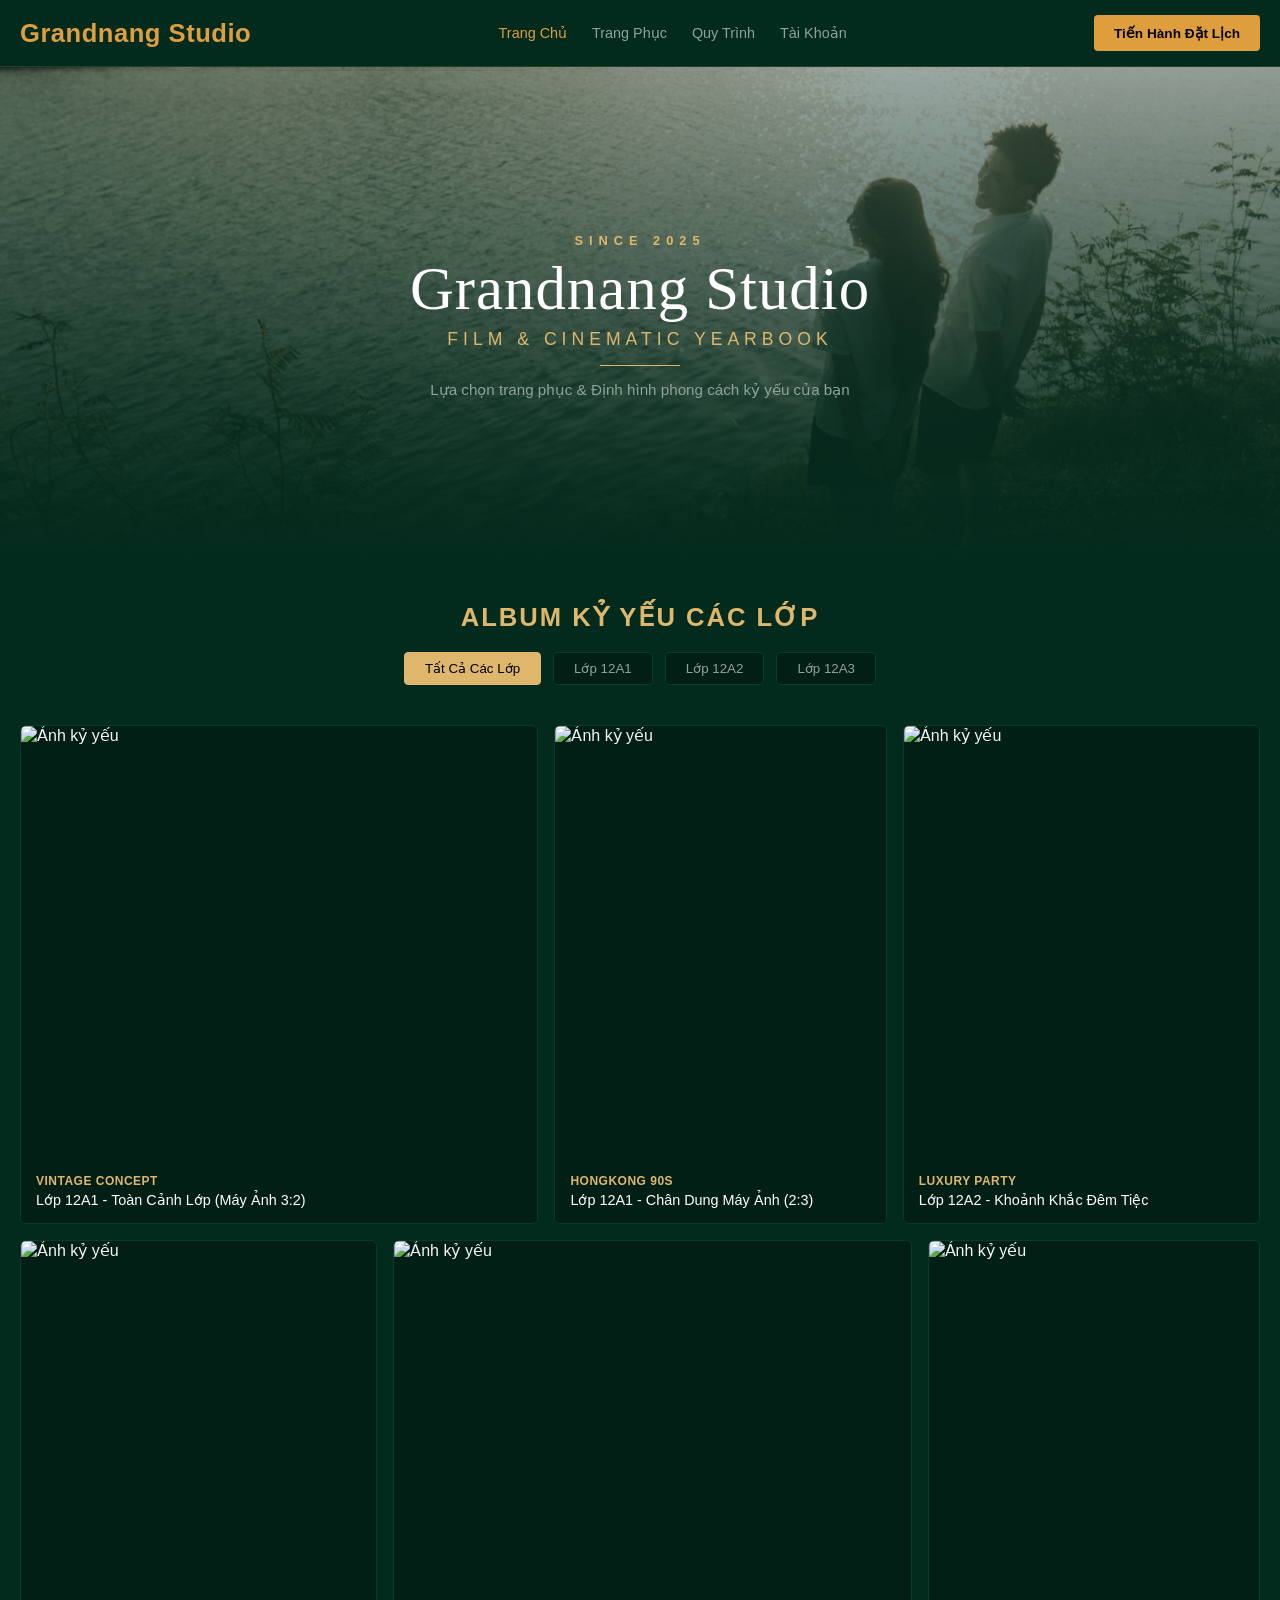
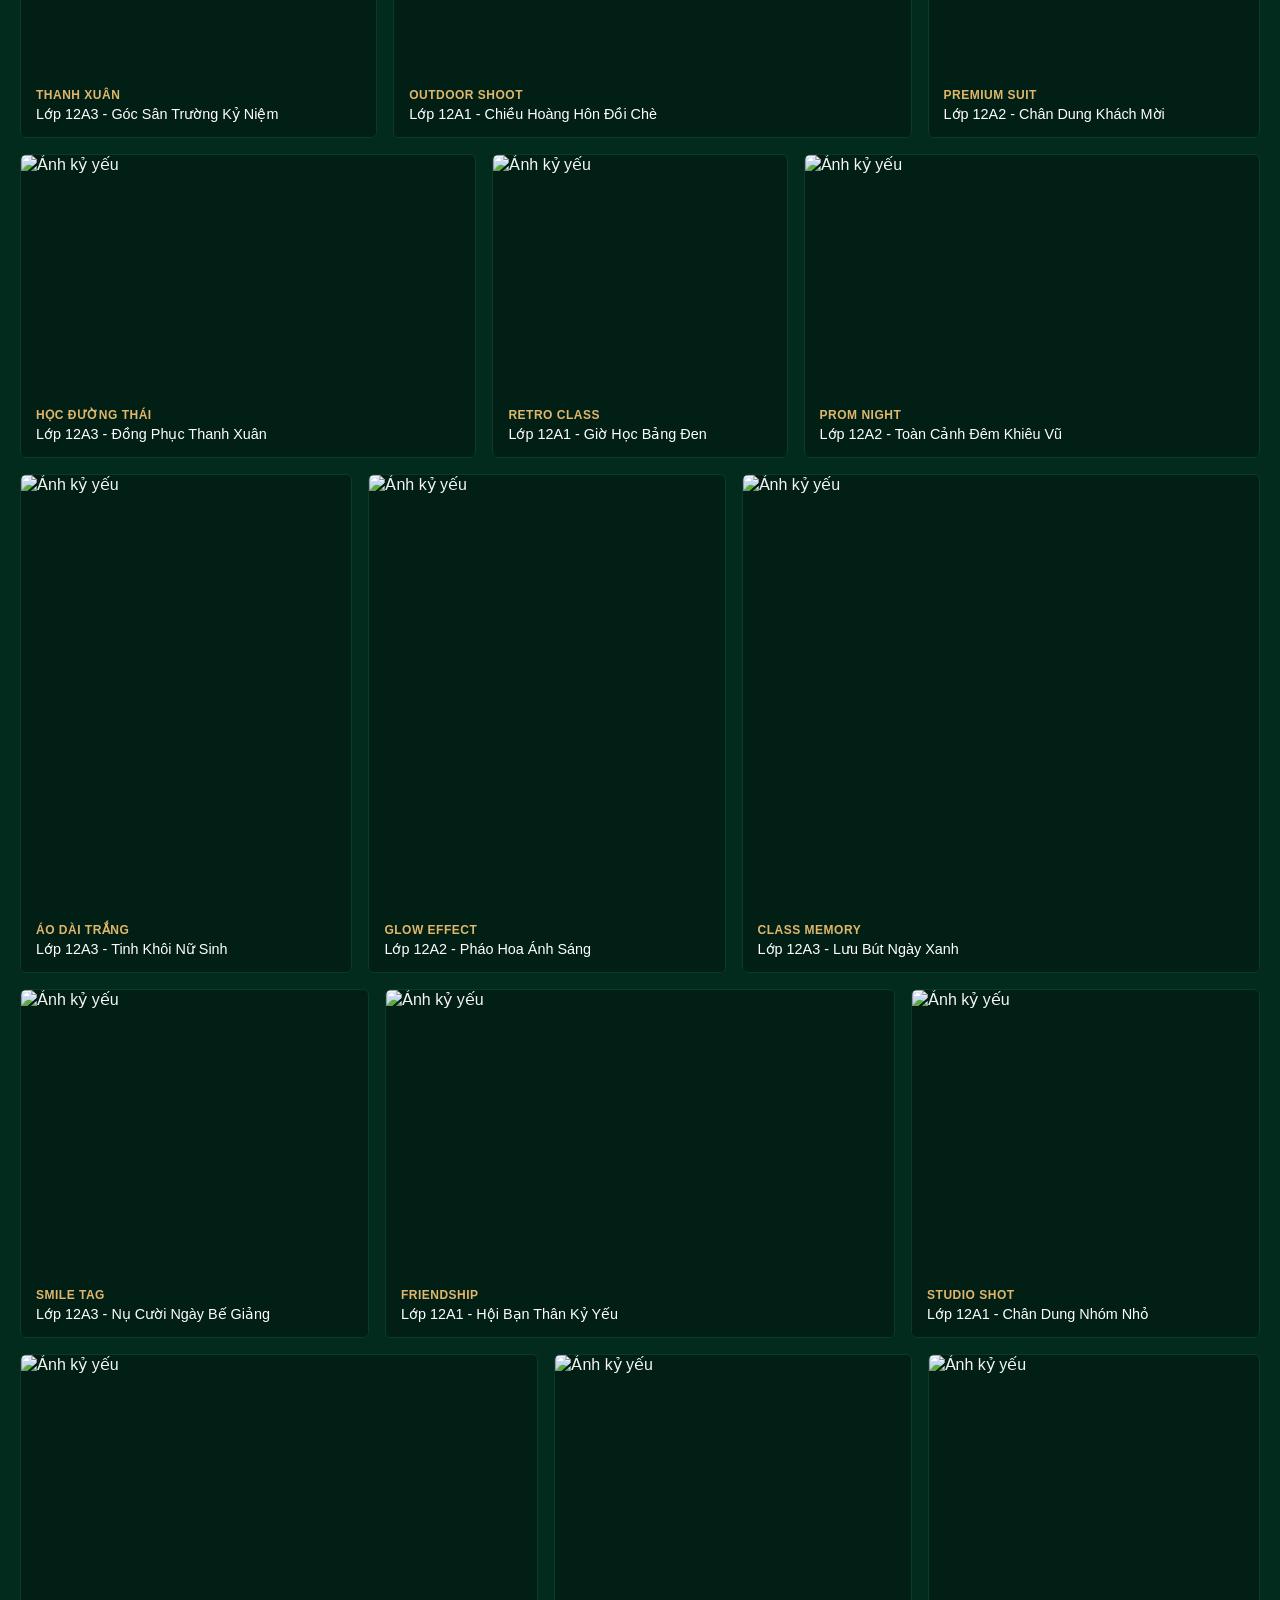
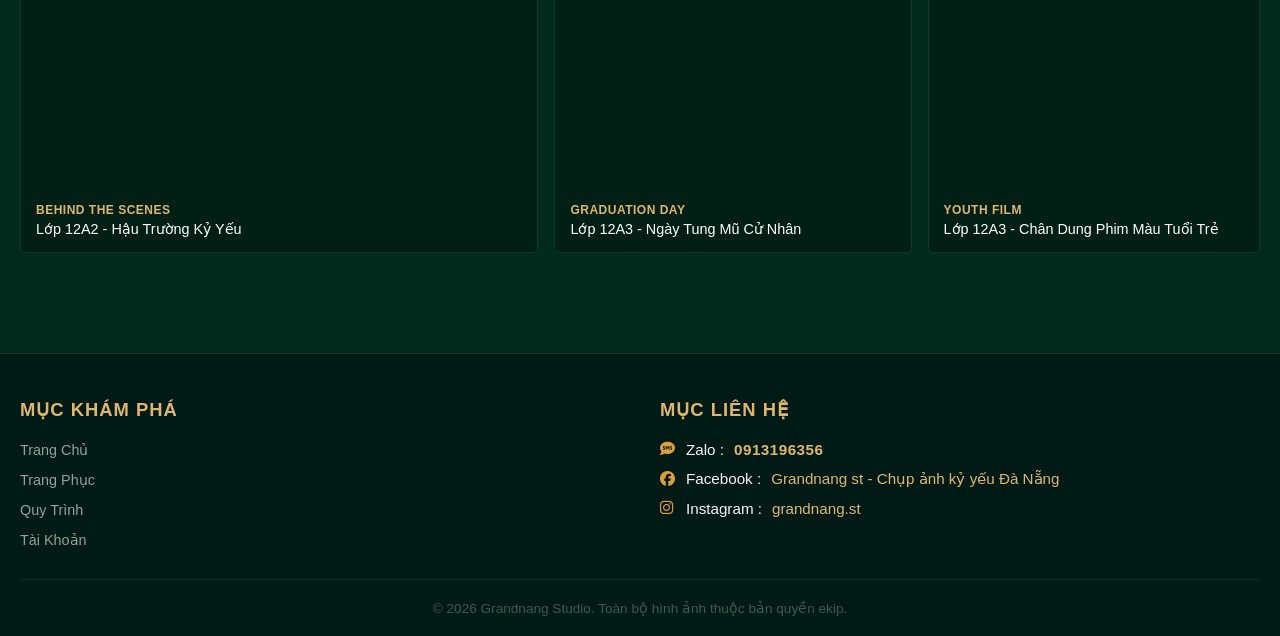
==== index.html @ 3747bc79 "Add files via upload" ====
<!DOCTYPE html>
<html lang="vi">
<head>
    <meta charset="UTF-8">
    <meta name="viewport" content="width=device-width, initial-scale=1.0">
    <title>Grandnang Studio - Kỷ Yếu & Trang Phục Cinematic</title>
    <link rel="stylesheet" href="style.css">
    <link rel="stylesheet" href="https://cdnjs.cloudflare.com/ajax/libs/font-awesome/6.4.0/css/all.min.css">
</head>
<body>

    <nav class="main-navbar">
        <div class="nav-container">
            <a href="#" class="nav-logo" id="navLogo">Grandnang Studio</a>
            <ul class="nav-links">
                <li><a href="#" class="nav-tab active" data-page="home">Trang Chủ</a></li>
                <li><a href="#" class="nav-tab" data-page="outfits">Trang Phục</a></li>
                <li><a href="#" class="nav-tab" data-page="process">Quy Trình</a></li>
                <li><a href="#" class="nav-tab" data-page="account">Tài Khoản</a></li>
            </ul>
            <a href="#" class="btn-nav-booking" id="navBookingBtn">Tiến Hành Đặt Lịch</a>
        </div>
    </nav>

    <header class="hero-section">
        <div class="hero-slider">
            <div class="hero-slide active" style="background-image: url('banner.jpg');"></div>
            <div class="hero-slide" style="background-image: url('ảnh 2.jpg');"></div>
            <div class="hero-slide" style="background-image: url('ảnh 3.jpg');"></div>
            <div class="hero-slide" style="background-image: url('ảnh 4.jpg');"></div>
            <div class="hero-slide" style="background-image: url('ảnh 5.jpg');"></div>
        </div>

        <div class="hero-overlay">
            <div class="brand-box">
                <span class="since">SINCE 2025</span>
                <h1>Grandnang Studio</h1>
                <p class="subtitle">FILM & CINEMATIC YEARBOOK</p>
                <div class="divider"></div>
                <p class="tagline">Lựa chọn trang phục & Định hình phong cách kỷ yếu của bạn</p>
            </div>
        </div>
    </header>

    <main class="main-container">
        
        <section id="page-home" class="page-section">
            <div class="filter-wrapper">
                <h2 class="section-title">ALBUM KỶ YẾU CÁC LỚP</h2>
                <div class="filter-buttons class-filters">
                    <button class="btn-class-filter active" data-class="all">Tất Cả Các Lớp</button>
                    <button class="btn-class-filter" data-class="12a1">Lớp 12A1</button>
                    <button class="btn-class-filter" data-class="12a2">Lớp 12A2</button>
                    <button class="btn-class-filter" data-class="12a3">Lớp 12A3</button>
                </div>
            </div>

            <div class="class-photos-grid">
                
                <div class="class-photo-item img-wide" data-class="12a1">
                    <img src="https://images.unsplash.com/photo-1529156069898-49953e39b3ac?auto=format&fit=crop&w=1200&q=80" alt="Ảnh kỷ yếu">
                    <div class="photo-hover-overlay"><button class="btn-view-detail"><i class="fa-solid fa-eye"></i> Xem chi tiết</button></div>
                    <div class="photo-info"><span class="photo-tag">Vintage Concept</span><h4>Lớp 12A1 - Toàn Cảnh Lớp (Máy Ảnh 3:2)</h4></div>
                </div>

                <div class="class-photo-item img-vertical" data-class="12a1">
                    <img src="https://images.unsplash.com/photo-1512436991641-6745cdb1723f?auto=format&fit=crop&w=600&q=140" alt="Ảnh kỷ yếu">
                    <div class="photo-hover-overlay"><button class="btn-view-detail"><i class="fa-solid fa-eye"></i> Xem chi tiết</button></div>
                    <div class="photo-info"><span class="photo-tag">Hongkong 90s</span><h4>Lớp 12A1 - Chân Dung Máy Ảnh (2:3)</h4></div>
                </div>

                <div class="class-photo-item" data-class="12a2">
                    <img src="https://images.unsplash.com/photo-1507679799987-c73779587ccf?auto=format&fit=crop&w=600&q=80" alt="Ảnh kỷ yếu">
                    <div class="photo-hover-overlay"><button class="btn-view-detail"><i class="fa-solid fa-eye"></i> Xem chi tiết</button></div>
                    <div class="photo-info"><span class="photo-tag">Luxury Party</span><h4>Lớp 12A2 - Khoảnh Khắc Đêm Tiệc</h4></div>
                </div>

                <div class="class-photo-item" data-class="12a3">
                    <img src="https://images.unsplash.com/photo-1523050854058-8df90110c9f1?auto=format&fit=crop&w=600&q=80" alt="Ảnh kỷ yếu">
                    <div class="photo-hover-overlay"><button class="btn-view-detail"><i class="fa-solid fa-eye"></i> Xem chi tiết</button></div>
                    <div class="photo-info"><span class="photo-tag">Thanh Xuân</span><h4>Lớp 12A3 - Góc Sân Trường Kỷ Niệm</h4></div>
                </div>

                <div class="class-photo-item img-wide" data-class="12a1">
                    <img src="https://images.unsplash.com/photo-1529156069898-49953e39b3ac?auto=format&fit=crop&w=1200&q=80" alt="Ảnh kỷ yếu">
                    <div class="photo-hover-overlay"><button class="btn-view-detail"><i class="fa-solid fa-eye"></i> Xem chi tiết</button></div>
                    <div class="photo-info"><span class="photo-tag">Outdoor Shoot</span><h4>Lớp 12A1 - Chiều Hoàng Hôn Đồi Chè</h4></div>
                </div>

                <div class="class-photo-item img-vertical" data-class="12a2">
                    <img src="https://images.unsplash.com/photo-1507679799987-c73779587ccf?auto=format&fit=crop&w=600&q=140" alt="Ảnh kỷ yếu">
                    <div class="photo-hover-overlay"><button class="btn-view-detail"><i class="fa-solid fa-eye"></i> Xem chi tiết</button></div>
                    <div class="photo-info"><span class="photo-tag">Premium Suit</span><h4>Lớp 12A2 - Chân Dung Khách Mời</h4></div>
                </div>

                <div class="class-photo-item img-wide" data-class="12a3">
                    <img src="https://images.unsplash.com/photo-1523050854058-8df90110c9f1?auto=format&fit=crop&w=1200&q=80" alt="Ảnh kỷ yếu">
                    <div class="photo-hover-overlay"><button class="btn-view-detail"><i class="fa-solid fa-eye"></i> Xem chi tiết</button></div>
                    <div class="photo-info"><span class="photo-tag">Học Đường Thái</span><h4>Lớp 12A3 - Đồng Phục Thanh Xuân</h4></div>
                </div>

                <div class="class-photo-item" data-class="12a1">
                    <img src="https://images.unsplash.com/photo-1529156069898-49953e39b3ac?auto=format&fit=crop&w=600&q=80" alt="Ảnh kỷ yếu">
                    <div class="photo-hover-overlay"><button class="btn-view-detail"><i class="fa-solid fa-eye"></i> Xem chi tiết</button></div>
                    <div class="photo-info"><span class="photo-tag">Retro Class</span><h4>Lớp 12A1 - Giờ Học Bảng Đen</h4></div>
                </div>

                <div class="class-photo-item img-wide" data-class="12a2">
                    <img src="https://images.unsplash.com/photo-1507679799987-c73779587ccf?auto=format&fit=crop&w=1200&q=80" alt="Ảnh kỷ yếu">
                    <div class="photo-hover-overlay"><button class="btn-view-detail"><i class="fa-solid fa-eye"></i> Xem chi tiết</button></div>
                    <div class="photo-info"><span class="photo-tag">Prom Night</span><h4>Lớp 12A2 - Toàn Cảnh Đêm Khiêu Vũ</h4></div>
                </div>

                <div class="class-photo-item img-vertical" data-class="12a3">
                    <img src="https://images.unsplash.com/photo-1523050854058-8df90110c9f1?auto=format&fit=crop&w=600&q=140" alt="Ảnh kỷ yếu">
                    <div class="photo-hover-overlay"><button class="btn-view-detail"><i class="fa-solid fa-eye"></i> Xem chi tiết</button></div>
                    <div class="photo-info"><span class="photo-tag">Áo Dài Trắng</span><h4>Lớp 12A3 - Tinh Khôi Nữ Sinh</h4></div>
                </div>

                <div class="class-photo-item" data-class="12a2">
                    <img src="https://images.unsplash.com/photo-1507679799987-c73779587ccf?auto=format&fit=crop&w=600&q=80" alt="Ảnh kỷ yếu">
                    <div class="photo-hover-overlay"><button class="btn-view-detail"><i class="fa-solid fa-eye"></i> Xem chi tiết</button></div>
                    <div class="photo-info"><span class="photo-tag">Glow Effect</span><h4>Lớp 12A2 - Pháo Hoa Ánh Sáng</h4></div>
                </div>

                <div class="class-photo-item img-wide" data-class="12a3">
                    <img src="https://images.unsplash.com/photo-1523050854058-8df90110c9f1?auto=format&fit=crop&w=1200&q=80" alt="Ảnh kỷ yếu">
                    <div class="photo-hover-overlay"><button class="btn-view-detail"><i class="fa-solid fa-eye"></i> Xem chi tiết</button></div>
                    <div class="photo-info"><span class="photo-tag">Class Memory</span><h4>Lớp 12A3 - Lưu Bút Ngày Xanh</h4></div>
                </div>

                <div class="class-photo-item" data-class="12a3">
                    <img src="https://images.unsplash.com/photo-1523050854058-8df90110c9f1?auto=format&fit=crop&w=600&q=80" alt="Ảnh kỷ yếu">
                    <div class="photo-hover-overlay"><button class="btn-view-detail"><i class="fa-solid fa-eye"></i> Xem chi tiết</button></div>
                    <div class="photo-info"><span class="photo-tag">Smile Tag</span><h4>Lớp 12A3 - Nụ Cười Ngày Bế Giảng</h4></div>
                </div>

                <div class="class-photo-item img-wide" data-class="12a1">
                    <img src="https://images.unsplash.com/photo-1529156069898-49953e39b3ac?auto=format&fit=crop&w=1200&q=80" alt="Ảnh kỷ yếu">
                    <div class="photo-hover-overlay"><button class="btn-view-detail"><i class="fa-solid fa-eye"></i> Xem chi tiết</button></div>
                    <div class="photo-info"><span class="photo-tag">Friendship</span><h4>Lớp 12A1 - Hội Bạn Thân Kỷ Yếu</h4></div>
                </div>

                <div class="class-photo-item" data-class="12a1">
                    <img src="https://images.unsplash.com/photo-1512436991641-6745cdb1723f?auto=format&fit=crop&w=600&q=80" alt="Ảnh kỷ yếu">
                    <div class="photo-hover-overlay"><button class="btn-view-detail"><i class="fa-solid fa-eye"></i> Xem chi tiết</button></div>
                    <div class="photo-info"><span class="photo-tag">Studio Shot</span><h4>Lớp 12A1 - Chân Dung Nhóm Nhỏ</h4></div>
                </div>

                <div class="class-photo-item img-wide" data-class="12a2">
                    <img src="https://images.unsplash.com/photo-1507679799987-c73779587ccf?auto=format&fit=crop&w=1200&q=80" alt="Ảnh kỷ yếu">
                    <div class="photo-hover-overlay"><button class="btn-view-detail"><i class="fa-solid fa-eye"></i> Xem chi tiết</button></div>
                    <div class="photo-info"><span class="photo-tag">Behind The Scenes</span><h4>Lớp 12A2 - Hậu Trường Kỷ Yếu</h4></div>
                </div>

                <div class="class-photo-item" data-class="12a3">
                    <img src="https://images.unsplash.com/photo-1523050854058-8df90110c9f1?auto=format&fit=crop&w=600&q=80" alt="Ảnh kỷ yếu">
                    <div class="photo-hover-overlay"><button class="btn-view-detail"><i class="fa-solid fa-eye"></i> Xem chi tiết</button></div>
                    <div class="photo-info"><span class="photo-tag">Graduation Day</span><h4>Lớp 12A3 - Ngày Tung Mũ Cử Nhân</h4></div>
                </div>

                <div class="class-photo-item img-vertical" data-class="12a3">
                    <img src="https://images.unsplash.com/photo-1523050854058-8df90110c9f1?auto=format&fit=crop&w=600&q=140" alt="Ảnh kỷ yếu">
                    <div class="photo-hover-overlay"><button class="btn-view-detail"><i class="fa-solid fa-eye"></i> Xem chi tiết</button></div>
                    <div class="photo-info"><span class="photo-tag">Youth Film</span><h4>Lớp 12A3 - Chân Dung Phim Màu Tuổi Trẻ</h4></div>
                </div>

            </div>
        </section>

        <section id="page-outfits" class="page-section" style="display: none;">
            <div class="filter-wrapper">
                <h2 class="section-title">HỆ THỐNG TRANG PHỤC KỶ YẾU</h2>
                <div class="filter-buttons">
                    <button class="btn-filter active" data-target="all">Tất Cả Trang Phục</button>
                    <button class="btn-filter" data-target="classic">Retro / Cổ Điển</button>
                    <button class="btn-filter" data-target="luxury">Sang Chảnh / Party</button>
                    <button class="btn-filter" data-target="school">Thanh Xuân Học Đường</button>
                </div>
            </div>

            <div class="layout-grid">
                <section class="outfit-display">
                    <div class="outfit-grid" id="outfitGrid">
                        <div class="outfit-card" data-cat="classic">
                            <div class="card-img-wrapper">
                                <img src="https://images.unsplash.com/photo-1512436991641-6745cdb1723f?auto=format&fit=crop&w=600&q=80" alt="Hongkong 90s">
                                <span class="badge">Retro</span>
                            </div>
                            <div class="card-body">
                                <h3>Hongkong Thập Niên 90</h3>
                                <p>Tone màu phim ấm áp, trang phục bụi bặm, lãng tử và đầy cá tính điện ảnh.</p>
                                <button class="btn-select" data-name="Hongkong Thập Niên 90">
                                    <i class="fa-solid fa-plus"></i> Chọn bộ này
                                </button>
                            </div>
                        </div>

                        <div class="outfit-card" data-cat="luxury">
                            <div class="card-img-wrapper">
                                <img src="https://images.unsplash.com/photo-1507679799987-c73779587ccf?auto=format&fit=crop&w=600&q=80" alt="Premium Suit">
                                <span class="badge">Premium</span>
                            </div>
                            <div class="card-body">
                                <h3>Premium Suit & Party</h3>
                                <p>Vest cao cấp dành cho nam và đầm dạ hội lộng lẫy dành cho nữ tạo nên đêm tiệc xa hoa.</p>
                                <button class="btn-select" data-name="Premium Suit & Party">
                                    <i class="fa-solid fa-plus"></i> Chọn bộ này
                                </button>
                            </div>
                        </div>

                        <div class="outfit-card" data-cat="school">
                            <div class="card-img-wrapper">
                                <img src="https://images.unsplash.com/photo-1523050854058-8df90110c9f1?auto=format&fit=crop&w=600&q=80" alt="Đồng phục">
                                <span class="badge">Học Đường</span>
                            </div>
                            <div class="card-body">
                                <h3>Đồng Phục Thái / Hàn</h3>
                                <p>Sơ mi, lơ caravat nhã nhặn, mang đậm năng lượng thanh xuân ngọt ngào trường học.</p>
                                <button class="btn-select" data-name="Đồng Phục Thái / Hàn">
                                    <i class="fa-solid fa-plus"></i> Chọn bộ này
                                </button>
                            </div>
                        </div>
                    </div>
                </section>

                <aside class="selection-sidebar">
                    <div class="sticky-box">
                        <h3><i class="fa-solid fa-clapperboard"></i> Đồ Bạn Đã Chọn</h3>
                        <div class="selected-list" id="selectedList">
                            <p class="empty-text">Chưa có trang phục nào được chọn...</p>
                        </div>
                        
                        <div class="booking-form" id="bookingForm" style="display: none;">
                            <input type="text" id="custName" placeholder="Tên đại diện / Lớp..." required>
                            <input type="tel" id="custPhone" placeholder="Số điện thoại / Zalo..." required>
                            <button class="btn-submit-all" id="btnSubmitAll">
                                <i class="fa-solid fa-paper-plane"></i> Gửi Đăng Ký Cho Studio
                            </button>
                        </div>
                    </div>
                </aside>
            </div>
        </section>

        <section id="page-process" class="page-section" style="display: none;">
            <div class="filter-wrapper">
                <h2 class="section-title">QUY TRÌNH LÀM VIỆC</h2>
                <p style="color: var(--text-muted); margin-top: 20px;">Nội dung về quy trình đặt lịch, chụp ảnh và bàn giao sản phẩm của Grandnang Studio...</p>
            </div>
        </section>

        <section id="page-account" class="page-section" style="display: none;">
            <div class="filter-wrapper">
                <h2 class="section-title">THÔNG TIN TÀI KHOẢN</h2>
                <p style="color: var(--text-muted); margin-top: 20px;">Khu vực quản lý thông tin thành viên, lớp học và lịch sử đặt lịch...</p>
            </div>
        </section>

    </main>

    <footer class="main-footer">
        <div class="footer-container">
            <div class="footer-col">
                <h3>Mục Khám Phá</h3>
                <ul class="footer-links">
                    <li><a href="#" class="footer-tab-click" data-target="home">Trang Chủ</a></li>
                    <li><a href="#" class="footer-tab-click" data-target="outfits">Trang Phục</a></li>
                    <li><a href="#" class="footer-tab-click" data-target="process">Quy Trình</a></li>
                    <li><a href="#" class="footer-tab-click" data-target="account">Tài Khoản</a></li>
                </ul>
            </div>
            
            <div class="footer-col">
                <h3>Mục Liên Hệ</h3>
                <p class="footer-contact-item input-copy-zalo" id="zaloCopyBtn" title="Click để sao chép số điện thoại">
                    <i class="fa-solid fa-comment-sms"></i> Zalo : 
                    <span class="highlight-gold" id="zaloNumber">0913196356</span>
                    <span class="tooltip-copied" id="zaloTooltip">Đã sao chép!</span>
                </p>
                <p class="footer-contact-item">
                    <i class="fa-brands fa-facebook"></i> Facebook : 
                    <a href="https://www.facebook.com/profile.php?id=61580393615906" target="_blank" class="footer-hyperlink">Grandnang st - Chụp ảnh kỷ yếu Đà Nẵng</a>
                </p>
                <p class="footer-contact-item">
                    <i class="fa-brands fa-instagram"></i> Instagram : 
                    <a href="https://www.instagram.com/grandnang.st/" target="_blank" class="footer-hyperlink">grandnang.st</a>
                </p>
            </div>
        </div>
        <div class="footer-bottom">
            <p>&copy; 2026 Grandnang Studio. Toàn bộ hình ảnh thuộc bản quyền ekip.</p>
        </div>
    </footer>

    <script src="script.js"></script>
</body>
</html>
---- style.css ----
/* Core Styling & Tone Màu Chủ Đạo Xanh Rêu Đậm Cinematic */
:root {
    --bg-dark: #032b1d;      
    --bg-card: #021f15;      
    --gold: #dfb76c;
    --gold-hover: #f1d299;
    --text-main: #f5f5f5;
    --text-muted: #8fa39b;   
    --nav-green: #032b1d;    
    --logo-gold: #df9e3e;    
}

* {
    margin: 0;
    padding: 0;
    box-sizing: border-box;
    font-family: 'SF Pro Display', -apple-system, BlinkMacSystemFont, 'Segoe UI', Roboto, sans-serif;
}

html {
    scroll-behavior: smooth;
}

body {
    background-color: var(--bg-dark);
    color: var(--text-main);
    overflow-x: hidden;
}

/* ==================== NAVBAR ĐẦU TRANG ==================== */
.main-navbar {
    position: sticky;
    top: 0;
    width: 100%;
    background-color: var(--nav-green);
    border-bottom: 1px solid rgba(223, 183, 108, 0.15);
    z-index: 1000;
}

.nav-container {
    max-width: 1300px;
    margin: 0 auto;
    padding: 15px 20px;
    display: flex;
    justify-content: space-between;
    align-items: center;
}

.nav-logo {
    color: var(--logo-gold);
    font-size: 1.6rem;
    font-weight: 700;
    text-decoration: none;
    letter-spacing: 0.5px;
    cursor: pointer;
}

.nav-links {
    display: flex;
    list-style: none;
    gap: 25px;
}

.nav-links a {
    color: var(--text-muted);
    text-decoration: none;
    font-size: 0.9rem;
    font-weight: 500;
    transition: color 0.2s;
}

.nav-links a:hover, 
.nav-links a.active {
    color: var(--logo-gold);
}

.btn-nav-booking {
    background-color: var(--logo-gold);
    color: #000000 !important;
    padding: 10px 20px;
    border-radius: 4px;
    text-decoration: none;
    font-weight: bold;
    font-size: 0.85rem;
    transition: background-color 0.2s;
}

.btn-nav-booking:hover {
    background-color: #f1b353;
}

/* ==================== HERO SECTION CÓ SLIDER TRÔI ẢNH NGẦM ==================== */
.hero-section {
    height: 55vh;
    position: relative;
    overflow: hidden;
}

.hero-slider {
    position: absolute;
    inset: 0;
    z-index: 1;
}

.hero-slide {
    position: absolute;
    inset: 0;
    background-size: cover;
    background-position: center center;
    background-repeat: no-repeat;
    opacity: 0; 
    transition: opacity 1.2s ease-in-out, transform 4s ease-out; 
    transform: scale(1.02); 
}

.hero-slide.active {
    opacity: 1;
    transform: scale(1.06);
}

.hero-overlay {
    width: 100%;
    height: 100%;
    background: linear-gradient(to bottom, rgba(3, 43, 29, 0.4) 0%, var(--bg-dark) 100%);
    display: flex;
    justify-content: center;
    align-items: center;
    position: relative;
    z-index: 2; 
}

.brand-box {
    text-align: center;
    padding: 20px;
}

.since {
    font-size: 0.8rem;
    letter-spacing: 6px;
    color: var(--gold);
    font-weight: bold;
}

.brand-box h1 {
    font-size: 3.8rem;
    font-family: 'Playfair Display', Georgia, serif;
    color: #ffffff;
    font-weight: 300;
    margin: 5px 0;
    letter-spacing: 1px;
}

.subtitle {
    font-size: 1.1rem;
    letter-spacing: 5px;
    color: var(--gold);
}

.divider {
    width: 80px;
    height: 1px;
    background-color: var(--gold);
    margin: 15px auto;
}

.tagline {
    font-size: 0.95rem;
    color: var(--text-muted);
}

/* ==================== LAYOUT MAIN CONTAINER ==================== */
.main-container {
    max-width: 1300px;
    margin: 0 auto;
    padding: 40px 20px;
    min-height: 60vh;
}

.filter-wrapper {
    text-align: center;
    margin-bottom: 40px;
}

.section-title {
    font-size: 1.6rem;
    letter-spacing: 2px;
    margin-bottom: 20px;
    color: var(--gold);
}

.filter-buttons {
    display: flex;
    justify-content: center;
    gap: 12px;
    flex-wrap: wrap;
}

.btn-filter, .btn-class-filter {
    background: var(--bg-card);
    border: 1px solid #053d29;
    color: var(--text-muted);
    padding: 8px 20px;
    border-radius: 4px;
    cursor: pointer;
    font-weight: 500;
    transition: all 0.3s ease;
}

.btn-filter.active, .btn-filter:hover, .btn-class-filter.active, .btn-class-filter:hover {
    border-color: var(--gold);
    color: #000000;
    background-color: var(--gold);
}

/* ==================== BỐ CỤC CHỐNG TÁCH KHỐI CHO ALBUM LỚP ==================== */
.class-photos-grid {
    display: flex;
    flex-wrap: wrap; 
    gap: 16px;
}

.class-photo-item {
    background-color: var(--bg-card);
    border-radius: 6px;
    overflow: hidden;
    border: 1px solid #053d29;
    position: relative;
    flex: 1 1 calc(25% - 16px); 
    aspect-ratio: 1 / 1; 
    transition: transform 0.3s ease, border-color 0.3s ease;
}

.class-photo-item.img-wide {
    flex: 1 1 calc(38% - 16px); 
    aspect-ratio: 3 / 2 !important; 
}

.class-photo-item.img-vertical {
    flex: 1 1 calc(23% - 16px); 
    aspect-ratio: 2 / 3 !important; 
}

.class-photo-item img {
    width: 100%;
    height: 100%;
    object-fit: cover;
    transition: transform 0.5s ease;
}

.photo-hover-overlay {
    position: absolute;
    inset: 0;
    background-color: rgba(0, 0, 0, 0.55); 
    display: flex;
    justify-content: center;
    align-items: center;
    opacity: 0; 
    transition: opacity 0.3s ease;
    z-index: 2;
}

.btn-view-detail {
    background-color: var(--logo-gold);
    color: #000000;
    border: none;
    padding: 8px 18px;
    font-size: 0.85rem;
    font-weight: bold;
    border-radius: 4px;
    cursor: pointer;
    transform: translateY(10px); 
    transition: all 0.3s cubic-bezier(0.25, 1, 0.5, 1);
}

.btn-view-detail:hover {
    background-color: var(--gold-hover);
    transform: translateY(0) scale(1.05);
}

.class-photo-item:hover {
    transform: translateY(-4px);
    border-color: var(--gold);
}

.class-photo-item:hover img {
    transform: scale(1.04);
}

.class-photo-item:hover .photo-hover-overlay {
    opacity: 1; 
}

.class-photo-item:hover .btn-view-detail {
    transform: translateY(0); 
}

.photo-info {
    position: absolute;
    bottom: 0;
    left: 0;
    width: 100%;
    background: linear-gradient(transparent, rgba(2, 31, 21, 0.95) 75%);
    padding: 15px;
    z-index: 3;
    pointer-events: none; 
}

.photo-tag {
    display: block;
    font-size: 0.75rem;
    color: var(--gold);
    margin-bottom: 4px;
    text-transform: uppercase;
    letter-spacing: 0.5px;
    font-weight: bold;
}

.photo-info h4 {
    color: #fff;
    font-size: 0.9rem;
    font-weight: 500;
}

/* ==================== HỆ THỐNG TRANG PHỤC KỶ YẾU ==================== */
.layout-grid {
    display: grid;
    grid-template-columns: 2.8fr 1.2fr;
    gap: 30px;
}

.outfit-grid {
    display: grid;
    grid-template-columns: repeat(auto-fill, minmax(260px, 1fr));
    gap: 20px;
}

.outfit-card {
    background-color: var(--bg-card);
    border-radius: 6px;
    overflow: hidden;
    border: 1px solid #053d29;
    transition: transform 0.3s ease, border-color 0.3s ease;
}

.outfit-card:hover {
    transform: translateY(-4px);
    border-color: var(--gold);
}

.card-img-wrapper {
    position: relative;
    height: 340px;
    overflow: hidden;
}

.card-img-wrapper img {
    width: 100%;
    height: 100%;
    object-fit: cover;
    transition: transform 0.5s ease;
}

.outfit-card:hover .card-img-wrapper img {
    transform: scale(1.05);
}

.badge {
    position: absolute;
    top: 12px;
    left: 12px;
    background-color: rgba(2, 31, 21, 0.85);
    color: var(--gold);
    font-size: 0.75rem;
    padding: 4px 10px;
    border-radius: 3px;
    border: 1px solid var(--gold);
    text-transform: uppercase;
}

.card-body {
    padding: 18px;
}

.card-body h3 {
    font-size: 1.15rem;
    margin-bottom: 8px;
}

.card-body p {
    font-size: 0.88rem;
    color: var(--text-muted);
    margin-bottom: 18px;
    height: 40px;
    display: -webkit-box;
    -webkit-line-clamp: 2;
    -webkit-box-orient: vertical;
    overflow: hidden;
}

.btn-select {
    width: 100%;
    background-color: transparent;
    border: 1px solid var(--gold);
    color: var(--gold);
    padding: 10px;
    border-radius: 4px;
    cursor: pointer;
    font-weight: bold;
    transition: all 0.2s ease;
}

.btn-select:hover {
    background-color: var(--gold);
    color: #000000;
}

/* ==================== SIDEBAR GIỎ HÀNG SẮP XẾP ĐỒ ==================== */
.sticky-box {
    position: sticky;
    top: 80px;
    background-color: var(--bg-card);
    border: 1px solid #053d29;
    border-radius: 6px;
    padding: 20px;
}

.sticky-box h3 {
    font-size: 1.2rem;
    border-bottom: 1px solid #053d29;
    padding-bottom: 12px;
    margin-bottom: 15px;
    color: var(--gold);
}

.empty-text {
    font-size: 0.9rem;
    color: var(--text-muted);
    text-align: center;
    padding: 20px 0;
}

.selected-item {
    display: flex;
    justify-content: space-between;
    align-items: center;
    background-color: #032b1d;
    padding: 10px 12px;
    border-radius: 4px;
    margin-bottom: 8px;
    font-size: 0.9rem;
    border-left: 3px solid var(--gold);
}

.selected-item button {
    background: transparent;
    border: none;
    color: #ef4444;
    cursor: pointer;
}

.text-gold { color: var(--gold); }

.booking-form {
    margin-top: 20px;
    padding-top: 15px;
    border-top: 1px dashed #053d29;
}

.booking-form input {
    width: 100%;
    background-color: #021f15;
    border: 1px solid #053d29;
    padding: 10px;
    color: #fff;
    border-radius: 4px;
    margin-bottom: 10px;
}

.booking-form input:focus {
    outline: none;
    border-color: var(--gold);
}

.btn-submit-all {
    width: 100%;
    background-color: var(--gold);
    color: #000;
    border: none;
    padding: 12px;
    font-weight: bold;
    border-radius: 4px;
    cursor: pointer;
    transition: background-color 0.2s;
}

.btn-submit-all:hover {
    background-color: var(--gold-hover);
}

/* ==================== ĐỊNH DẠNG CHÂN TRANG HAI CỘT ==================== */
.main-footer {
    background-color: #021a15; 
    border-top: 1px solid rgba(223, 183, 108, 0.15);
    padding: 45px 20px 20px 20px;
    margin-top: 60px;
}

.footer-container {
    max-width: 1300px;
    margin: 0 auto;
    display: grid;
    grid-template-columns: 1fr 1fr; 
    gap: 40px;
    padding-bottom: 30px;
    border-bottom: 1px solid rgba(143, 163, 155, 0.1);
}

.footer-col h3 {
    color: var(--gold);
    font-size: 1.15rem;
    margin-bottom: 20px;
    letter-spacing: 1px;
    text-transform: uppercase;
}

.footer-links {
    list-style: none;
    display: flex;
    flex-direction: column;
    gap: 12px;
}

.footer-links a {
    color: var(--text-muted);
    text-decoration: none;
    font-size: 0.9rem;
    transition: color 0.2s;
    cursor: pointer;
}

.footer-links a:hover {
    color: var(--logo-gold);
}

.footer-contact-item {
    color: var(--text-main);
    font-size: 0.95rem;
    margin-bottom: 12px;
    display: flex;
    align-items: center;
    gap: 10px;
    position: relative; /* Dùng định vị tooltip thông báo */
}

.footer-contact-item i {
    color: var(--logo-gold);
    width: 16px;
}

/* TÙY CHỈNH STYLE THEO Ý BẠN: FONT VÀNG VÀ TUYỆT ĐỐI KHÔNG CÓ GẠCH CHÂN */
.footer-hyperlink {
    color: var(--gold) !important;
    text-decoration: none !important; /* Xóa bỏ gạch chân mặc định */
    font-weight: 500;
    transition: color 0.2s;
}

.footer-hyperlink:hover {
    color: var(--gold-hover) !important;
    text-decoration: none !important; /* Giữ nguyên không gạch chân khi hover chuột */
}

.highlight-gold {
    color: var(--gold); /* Chuyển màu đồng bộ vàng như trên */
    font-weight: bold;
    letter-spacing: 0.5px;
}

/* KHU VỰC THIẾT KẾ HIỆU ỨNG CLICK COPY CHO NÚT ZALO */
.input-copy-zalo {
    cursor: pointer;
    user-select: none;
    transition: transform 0.1s ease;
}

.input-copy-zalo:active {
    transform: scale(0.98); /* Nhấn chuột tạo độ nảy nhẹ nhẹ */
}

.tooltip-copied {
    position: absolute;
    left: 170px;
    background-color: #df9e3e;
    color: #000;
    font-size: 0.75rem;
    font-weight: bold;
    padding: 3px 8px;
    border-radius: 4px;
    opacity: 0;
    visibility: hidden;
    transition: opacity 0.3s ease, visibility 0.3s ease;
}

.tooltip-copied.show {
    opacity: 1;
    visibility: visible;
}

.footer-bottom {
    max-width: 1300px;
    margin: 0 auto;
    padding-top: 20px;
    text-align: center;
    font-size: 0.85rem;
    color: #3b5c50;
}

/* Hệ thống tương thích màn hình */
@media (max-width: 992px) {
    .layout-grid { grid-template-columns: 1fr; }
    .class-photo-item { flex: 1 1 calc(33.33% - 16px); }
    .class-photo-item.img-wide { flex: 1 1 calc(50% - 16px); }
}

@media (max-width: 640px) {
    .class-photo-item, .class-photo-item.img-wide, .class-photo-item.img-vertical {
        flex: 1 1 100% !important; 
        aspect-ratio: 3 / 2 !important; 
    }
    .footer-container {
        grid-template-columns: 1fr; 
        gap: 30px;
    }
    .tooltip-copied {
        left: auto;
        right: 20px;
    }
}

@media (max-width: 768px) {
    .nav-links { display: none; }
}
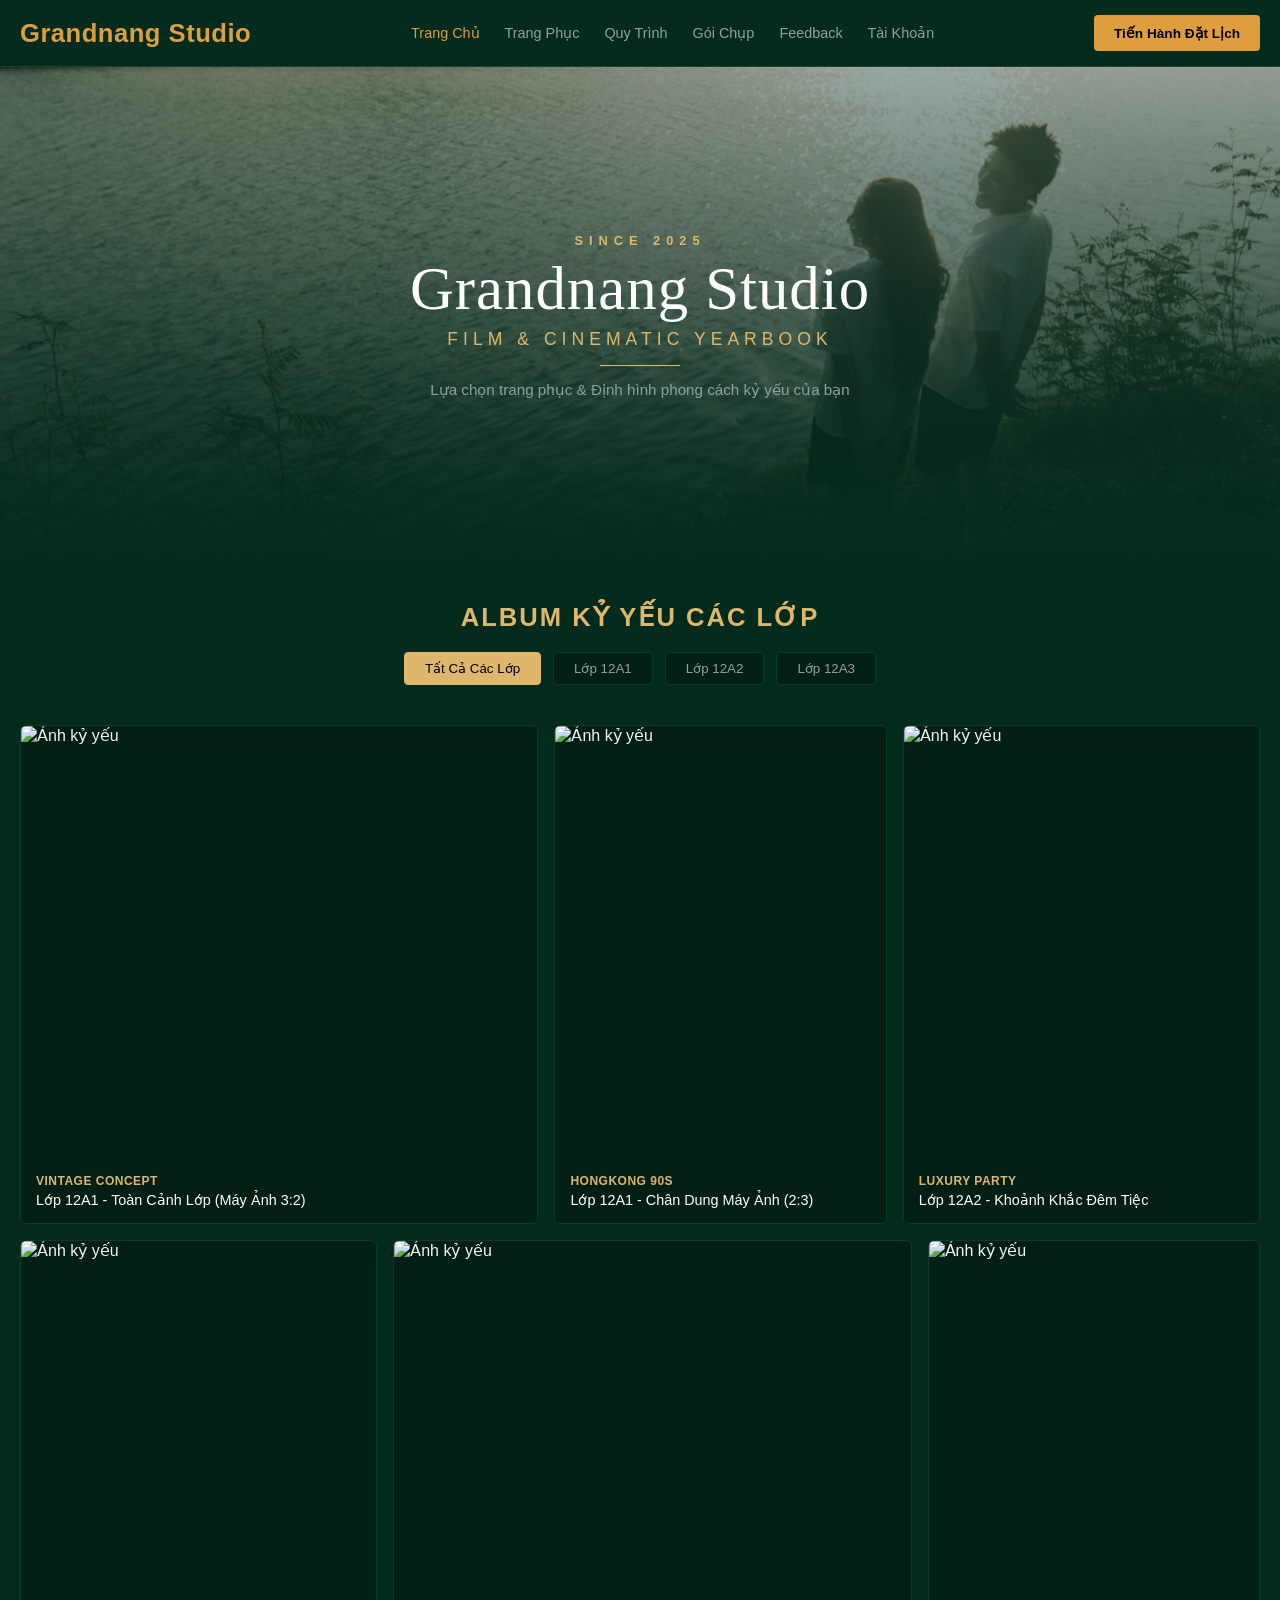
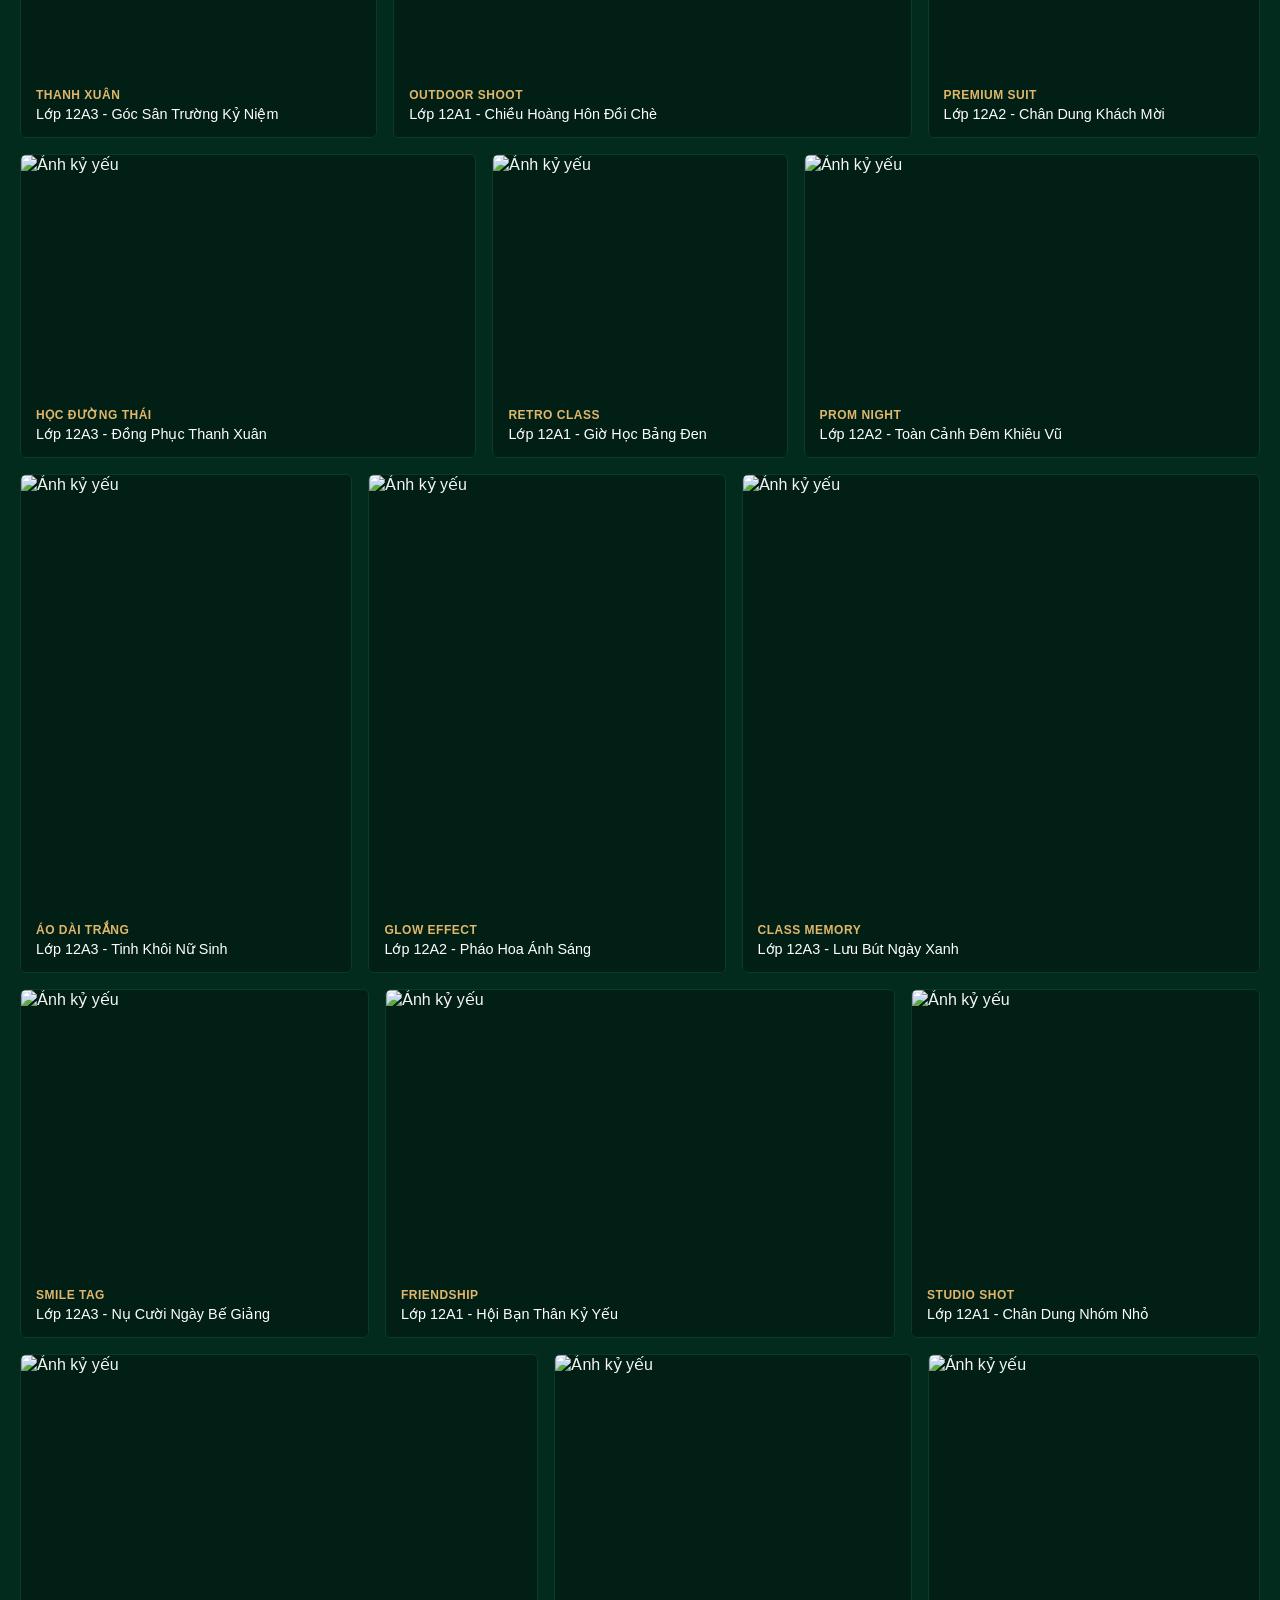
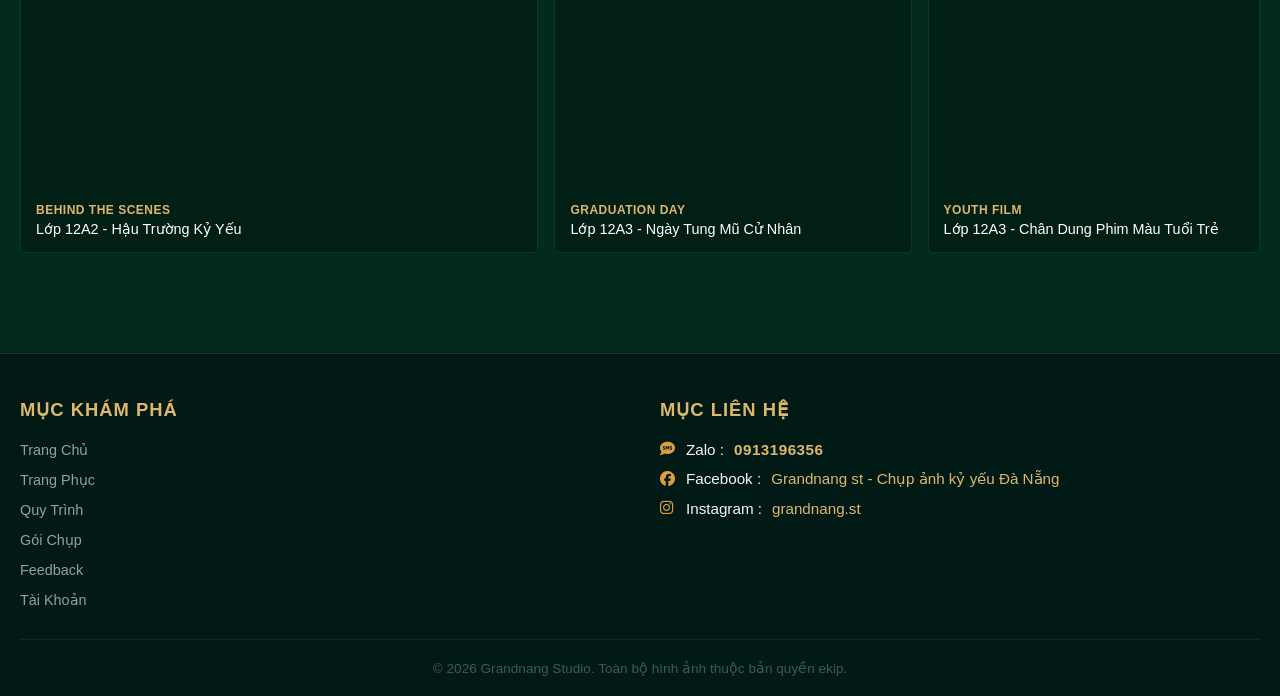
==== commit 3ec449ca: "First commit" ====
--- a/index.html
+++ b/index.html
@@ -1,300 +1,458 @@
-<!DOCTYPE html>
-<html lang="vi">
-<head>
-    <meta charset="UTF-8">
-    <meta name="viewport" content="width=device-width, initial-scale=1.0">
-    <title>Grandnang Studio - Kỷ Yếu & Trang Phục Cinematic</title>
-    <link rel="stylesheet" href="style.css">
-    <link rel="stylesheet" href="https://cdnjs.cloudflare.com/ajax/libs/font-awesome/6.4.0/css/all.min.css">
-</head>
-<body>
-
-    <nav class="main-navbar">
-        <div class="nav-container">
-            <a href="#" class="nav-logo" id="navLogo">Grandnang Studio</a>
-            <ul class="nav-links">
-                <li><a href="#" class="nav-tab active" data-page="home">Trang Chủ</a></li>
-                <li><a href="#" class="nav-tab" data-page="outfits">Trang Phục</a></li>
-                <li><a href="#" class="nav-tab" data-page="process">Quy Trình</a></li>
-                <li><a href="#" class="nav-tab" data-page="account">Tài Khoản</a></li>
-            </ul>
-            <a href="#" class="btn-nav-booking" id="navBookingBtn">Tiến Hành Đặt Lịch</a>
-        </div>
-    </nav>
-
-    <header class="hero-section">
-        <div class="hero-slider">
-            <div class="hero-slide active" style="background-image: url('banner.jpg');"></div>
-            <div class="hero-slide" style="background-image: url('ảnh 2.jpg');"></div>
-            <div class="hero-slide" style="background-image: url('ảnh 3.jpg');"></div>
-            <div class="hero-slide" style="background-image: url('ảnh 4.jpg');"></div>
-            <div class="hero-slide" style="background-image: url('ảnh 5.jpg');"></div>
-        </div>
-
-        <div class="hero-overlay">
-            <div class="brand-box">
-                <span class="since">SINCE 2025</span>
-                <h1>Grandnang Studio</h1>
-                <p class="subtitle">FILM & CINEMATIC YEARBOOK</p>
-                <div class="divider"></div>
-                <p class="tagline">Lựa chọn trang phục & Định hình phong cách kỷ yếu của bạn</p>
-            </div>
-        </div>
-    </header>
-
-    <main class="main-container">
-        
-        <section id="page-home" class="page-section">
-            <div class="filter-wrapper">
-                <h2 class="section-title">ALBUM KỶ YẾU CÁC LỚP</h2>
-                <div class="filter-buttons class-filters">
-                    <button class="btn-class-filter active" data-class="all">Tất Cả Các Lớp</button>
-                    <button class="btn-class-filter" data-class="12a1">Lớp 12A1</button>
-                    <button class="btn-class-filter" data-class="12a2">Lớp 12A2</button>
-                    <button class="btn-class-filter" data-class="12a3">Lớp 12A3</button>
-                </div>
-            </div>
-
-            <div class="class-photos-grid">
-                
-                <div class="class-photo-item img-wide" data-class="12a1">
-                    <img src="https://images.unsplash.com/photo-1529156069898-49953e39b3ac?auto=format&fit=crop&w=1200&q=80" alt="Ảnh kỷ yếu">
-                    <div class="photo-hover-overlay"><button class="btn-view-detail"><i class="fa-solid fa-eye"></i> Xem chi tiết</button></div>
-                    <div class="photo-info"><span class="photo-tag">Vintage Concept</span><h4>Lớp 12A1 - Toàn Cảnh Lớp (Máy Ảnh 3:2)</h4></div>
-                </div>
-
-                <div class="class-photo-item img-vertical" data-class="12a1">
-                    <img src="https://images.unsplash.com/photo-1512436991641-6745cdb1723f?auto=format&fit=crop&w=600&q=140" alt="Ảnh kỷ yếu">
-                    <div class="photo-hover-overlay"><button class="btn-view-detail"><i class="fa-solid fa-eye"></i> Xem chi tiết</button></div>
-                    <div class="photo-info"><span class="photo-tag">Hongkong 90s</span><h4>Lớp 12A1 - Chân Dung Máy Ảnh (2:3)</h4></div>
-                </div>
-
-                <div class="class-photo-item" data-class="12a2">
-                    <img src="https://images.unsplash.com/photo-1507679799987-c73779587ccf?auto=format&fit=crop&w=600&q=80" alt="Ảnh kỷ yếu">
-                    <div class="photo-hover-overlay"><button class="btn-view-detail"><i class="fa-solid fa-eye"></i> Xem chi tiết</button></div>
-                    <div class="photo-info"><span class="photo-tag">Luxury Party</span><h4>Lớp 12A2 - Khoảnh Khắc Đêm Tiệc</h4></div>
-                </div>
-
-                <div class="class-photo-item" data-class="12a3">
-                    <img src="https://images.unsplash.com/photo-1523050854058-8df90110c9f1?auto=format&fit=crop&w=600&q=80" alt="Ảnh kỷ yếu">
-                    <div class="photo-hover-overlay"><button class="btn-view-detail"><i class="fa-solid fa-eye"></i> Xem chi tiết</button></div>
-                    <div class="photo-info"><span class="photo-tag">Thanh Xuân</span><h4>Lớp 12A3 - Góc Sân Trường Kỷ Niệm</h4></div>
-                </div>
-
-                <div class="class-photo-item img-wide" data-class="12a1">
-                    <img src="https://images.unsplash.com/photo-1529156069898-49953e39b3ac?auto=format&fit=crop&w=1200&q=80" alt="Ảnh kỷ yếu">
-                    <div class="photo-hover-overlay"><button class="btn-view-detail"><i class="fa-solid fa-eye"></i> Xem chi tiết</button></div>
-                    <div class="photo-info"><span class="photo-tag">Outdoor Shoot</span><h4>Lớp 12A1 - Chiều Hoàng Hôn Đồi Chè</h4></div>
-                </div>
-
-                <div class="class-photo-item img-vertical" data-class="12a2">
-                    <img src="https://images.unsplash.com/photo-1507679799987-c73779587ccf?auto=format&fit=crop&w=600&q=140" alt="Ảnh kỷ yếu">
-                    <div class="photo-hover-overlay"><button class="btn-view-detail"><i class="fa-solid fa-eye"></i> Xem chi tiết</button></div>
-                    <div class="photo-info"><span class="photo-tag">Premium Suit</span><h4>Lớp 12A2 - Chân Dung Khách Mời</h4></div>
-                </div>
-
-                <div class="class-photo-item img-wide" data-class="12a3">
-                    <img src="https://images.unsplash.com/photo-1523050854058-8df90110c9f1?auto=format&fit=crop&w=1200&q=80" alt="Ảnh kỷ yếu">
-                    <div class="photo-hover-overlay"><button class="btn-view-detail"><i class="fa-solid fa-eye"></i> Xem chi tiết</button></div>
-                    <div class="photo-info"><span class="photo-tag">Học Đường Thái</span><h4>Lớp 12A3 - Đồng Phục Thanh Xuân</h4></div>
-                </div>
-
-                <div class="class-photo-item" data-class="12a1">
-                    <img src="https://images.unsplash.com/photo-1529156069898-49953e39b3ac?auto=format&fit=crop&w=600&q=80" alt="Ảnh kỷ yếu">
-                    <div class="photo-hover-overlay"><button class="btn-view-detail"><i class="fa-solid fa-eye"></i> Xem chi tiết</button></div>
-                    <div class="photo-info"><span class="photo-tag">Retro Class</span><h4>Lớp 12A1 - Giờ Học Bảng Đen</h4></div>
-                </div>
-
-                <div class="class-photo-item img-wide" data-class="12a2">
-                    <img src="https://images.unsplash.com/photo-1507679799987-c73779587ccf?auto=format&fit=crop&w=1200&q=80" alt="Ảnh kỷ yếu">
-                    <div class="photo-hover-overlay"><button class="btn-view-detail"><i class="fa-solid fa-eye"></i> Xem chi tiết</button></div>
-                    <div class="photo-info"><span class="photo-tag">Prom Night</span><h4>Lớp 12A2 - Toàn Cảnh Đêm Khiêu Vũ</h4></div>
-                </div>
-
-                <div class="class-photo-item img-vertical" data-class="12a3">
-                    <img src="https://images.unsplash.com/photo-1523050854058-8df90110c9f1?auto=format&fit=crop&w=600&q=140" alt="Ảnh kỷ yếu">
-                    <div class="photo-hover-overlay"><button class="btn-view-detail"><i class="fa-solid fa-eye"></i> Xem chi tiết</button></div>
-                    <div class="photo-info"><span class="photo-tag">Áo Dài Trắng</span><h4>Lớp 12A3 - Tinh Khôi Nữ Sinh</h4></div>
-                </div>
-
-                <div class="class-photo-item" data-class="12a2">
-                    <img src="https://images.unsplash.com/photo-1507679799987-c73779587ccf?auto=format&fit=crop&w=600&q=80" alt="Ảnh kỷ yếu">
-                    <div class="photo-hover-overlay"><button class="btn-view-detail"><i class="fa-solid fa-eye"></i> Xem chi tiết</button></div>
-                    <div class="photo-info"><span class="photo-tag">Glow Effect</span><h4>Lớp 12A2 - Pháo Hoa Ánh Sáng</h4></div>
-                </div>
-
-                <div class="class-photo-item img-wide" data-class="12a3">
-                    <img src="https://images.unsplash.com/photo-1523050854058-8df90110c9f1?auto=format&fit=crop&w=1200&q=80" alt="Ảnh kỷ yếu">
-                    <div class="photo-hover-overlay"><button class="btn-view-detail"><i class="fa-solid fa-eye"></i> Xem chi tiết</button></div>
-                    <div class="photo-info"><span class="photo-tag">Class Memory</span><h4>Lớp 12A3 - Lưu Bút Ngày Xanh</h4></div>
-                </div>
-
-                <div class="class-photo-item" data-class="12a3">
-                    <img src="https://images.unsplash.com/photo-1523050854058-8df90110c9f1?auto=format&fit=crop&w=600&q=80" alt="Ảnh kỷ yếu">
-                    <div class="photo-hover-overlay"><button class="btn-view-detail"><i class="fa-solid fa-eye"></i> Xem chi tiết</button></div>
-                    <div class="photo-info"><span class="photo-tag">Smile Tag</span><h4>Lớp 12A3 - Nụ Cười Ngày Bế Giảng</h4></div>
-                </div>
-
-                <div class="class-photo-item img-wide" data-class="12a1">
-                    <img src="https://images.unsplash.com/photo-1529156069898-49953e39b3ac?auto=format&fit=crop&w=1200&q=80" alt="Ảnh kỷ yếu">
-                    <div class="photo-hover-overlay"><button class="btn-view-detail"><i class="fa-solid fa-eye"></i> Xem chi tiết</button></div>
-                    <div class="photo-info"><span class="photo-tag">Friendship</span><h4>Lớp 12A1 - Hội Bạn Thân Kỷ Yếu</h4></div>
-                </div>
-
-                <div class="class-photo-item" data-class="12a1">
-                    <img src="https://images.unsplash.com/photo-1512436991641-6745cdb1723f?auto=format&fit=crop&w=600&q=80" alt="Ảnh kỷ yếu">
-                    <div class="photo-hover-overlay"><button class="btn-view-detail"><i class="fa-solid fa-eye"></i> Xem chi tiết</button></div>
-                    <div class="photo-info"><span class="photo-tag">Studio Shot</span><h4>Lớp 12A1 - Chân Dung Nhóm Nhỏ</h4></div>
-                </div>
-
-                <div class="class-photo-item img-wide" data-class="12a2">
-                    <img src="https://images.unsplash.com/photo-1507679799987-c73779587ccf?auto=format&fit=crop&w=1200&q=80" alt="Ảnh kỷ yếu">
-                    <div class="photo-hover-overlay"><button class="btn-view-detail"><i class="fa-solid fa-eye"></i> Xem chi tiết</button></div>
-                    <div class="photo-info"><span class="photo-tag">Behind The Scenes</span><h4>Lớp 12A2 - Hậu Trường Kỷ Yếu</h4></div>
-                </div>
-
-                <div class="class-photo-item" data-class="12a3">
-                    <img src="https://images.unsplash.com/photo-1523050854058-8df90110c9f1?auto=format&fit=crop&w=600&q=80" alt="Ảnh kỷ yếu">
-                    <div class="photo-hover-overlay"><button class="btn-view-detail"><i class="fa-solid fa-eye"></i> Xem chi tiết</button></div>
-                    <div class="photo-info"><span class="photo-tag">Graduation Day</span><h4>Lớp 12A3 - Ngày Tung Mũ Cử Nhân</h4></div>
-                </div>
-
-                <div class="class-photo-item img-vertical" data-class="12a3">
-                    <img src="https://images.unsplash.com/photo-1523050854058-8df90110c9f1?auto=format&fit=crop&w=600&q=140" alt="Ảnh kỷ yếu">
-                    <div class="photo-hover-overlay"><button class="btn-view-detail"><i class="fa-solid fa-eye"></i> Xem chi tiết</button></div>
-                    <div class="photo-info"><span class="photo-tag">Youth Film</span><h4>Lớp 12A3 - Chân Dung Phim Màu Tuổi Trẻ</h4></div>
-                </div>
-
-            </div>
-        </section>
-
-        <section id="page-outfits" class="page-section" style="display: none;">
-            <div class="filter-wrapper">
-                <h2 class="section-title">HỆ THỐNG TRANG PHỤC KỶ YẾU</h2>
-                <div class="filter-buttons">
-                    <button class="btn-filter active" data-target="all">Tất Cả Trang Phục</button>
-                    <button class="btn-filter" data-target="classic">Retro / Cổ Điển</button>
-                    <button class="btn-filter" data-target="luxury">Sang Chảnh / Party</button>
-                    <button class="btn-filter" data-target="school">Thanh Xuân Học Đường</button>
-                </div>
-            </div>
-
-            <div class="layout-grid">
-                <section class="outfit-display">
-                    <div class="outfit-grid" id="outfitGrid">
-                        <div class="outfit-card" data-cat="classic">
-                            <div class="card-img-wrapper">
-                                <img src="https://images.unsplash.com/photo-1512436991641-6745cdb1723f?auto=format&fit=crop&w=600&q=80" alt="Hongkong 90s">
-                                <span class="badge">Retro</span>
-                            </div>
-                            <div class="card-body">
-                                <h3>Hongkong Thập Niên 90</h3>
-                                <p>Tone màu phim ấm áp, trang phục bụi bặm, lãng tử và đầy cá tính điện ảnh.</p>
-                                <button class="btn-select" data-name="Hongkong Thập Niên 90">
-                                    <i class="fa-solid fa-plus"></i> Chọn bộ này
-                                </button>
-                            </div>
-                        </div>
-
-                        <div class="outfit-card" data-cat="luxury">
-                            <div class="card-img-wrapper">
-                                <img src="https://images.unsplash.com/photo-1507679799987-c73779587ccf?auto=format&fit=crop&w=600&q=80" alt="Premium Suit">
-                                <span class="badge">Premium</span>
-                            </div>
-                            <div class="card-body">
-                                <h3>Premium Suit & Party</h3>
-                                <p>Vest cao cấp dành cho nam và đầm dạ hội lộng lẫy dành cho nữ tạo nên đêm tiệc xa hoa.</p>
-                                <button class="btn-select" data-name="Premium Suit & Party">
-                                    <i class="fa-solid fa-plus"></i> Chọn bộ này
-                                </button>
-                            </div>
-                        </div>
-
-                        <div class="outfit-card" data-cat="school">
-                            <div class="card-img-wrapper">
-                                <img src="https://images.unsplash.com/photo-1523050854058-8df90110c9f1?auto=format&fit=crop&w=600&q=80" alt="Đồng phục">
-                                <span class="badge">Học Đường</span>
-                            </div>
-                            <div class="card-body">
-                                <h3>Đồng Phục Thái / Hàn</h3>
-                                <p>Sơ mi, lơ caravat nhã nhặn, mang đậm năng lượng thanh xuân ngọt ngào trường học.</p>
-                                <button class="btn-select" data-name="Đồng Phục Thái / Hàn">
-                                    <i class="fa-solid fa-plus"></i> Chọn bộ này
-                                </button>
-                            </div>
-                        </div>
-                    </div>
-                </section>
-
-                <aside class="selection-sidebar">
-                    <div class="sticky-box">
-                        <h3><i class="fa-solid fa-clapperboard"></i> Đồ Bạn Đã Chọn</h3>
-                        <div class="selected-list" id="selectedList">
-                            <p class="empty-text">Chưa có trang phục nào được chọn...</p>
-                        </div>
-                        
-                        <div class="booking-form" id="bookingForm" style="display: none;">
-                            <input type="text" id="custName" placeholder="Tên đại diện / Lớp..." required>
-                            <input type="tel" id="custPhone" placeholder="Số điện thoại / Zalo..." required>
-                            <button class="btn-submit-all" id="btnSubmitAll">
-                                <i class="fa-solid fa-paper-plane"></i> Gửi Đăng Ký Cho Studio
-                            </button>
-                        </div>
-                    </div>
-                </aside>
-            </div>
-        </section>
-
-        <section id="page-process" class="page-section" style="display: none;">
-            <div class="filter-wrapper">
-                <h2 class="section-title">QUY TRÌNH LÀM VIỆC</h2>
-                <p style="color: var(--text-muted); margin-top: 20px;">Nội dung về quy trình đặt lịch, chụp ảnh và bàn giao sản phẩm của Grandnang Studio...</p>
-            </div>
-        </section>
-
-        <section id="page-account" class="page-section" style="display: none;">
-            <div class="filter-wrapper">
-                <h2 class="section-title">THÔNG TIN TÀI KHOẢN</h2>
-                <p style="color: var(--text-muted); margin-top: 20px;">Khu vực quản lý thông tin thành viên, lớp học và lịch sử đặt lịch...</p>
-            </div>
-        </section>
-
-    </main>
-
-    <footer class="main-footer">
-        <div class="footer-container">
-            <div class="footer-col">
-                <h3>Mục Khám Phá</h3>
-                <ul class="footer-links">
-                    <li><a href="#" class="footer-tab-click" data-target="home">Trang Chủ</a></li>
-                    <li><a href="#" class="footer-tab-click" data-target="outfits">Trang Phục</a></li>
-                    <li><a href="#" class="footer-tab-click" data-target="process">Quy Trình</a></li>
-                    <li><a href="#" class="footer-tab-click" data-target="account">Tài Khoản</a></li>
-                </ul>
-            </div>
-            
-            <div class="footer-col">
-                <h3>Mục Liên Hệ</h3>
-                <p class="footer-contact-item input-copy-zalo" id="zaloCopyBtn" title="Click để sao chép số điện thoại">
-                    <i class="fa-solid fa-comment-sms"></i> Zalo : 
-                    <span class="highlight-gold" id="zaloNumber">0913196356</span>
-                    <span class="tooltip-copied" id="zaloTooltip">Đã sao chép!</span>
-                </p>
-                <p class="footer-contact-item">
-                    <i class="fa-brands fa-facebook"></i> Facebook : 
-                    <a href="https://www.facebook.com/profile.php?id=61580393615906" target="_blank" class="footer-hyperlink">Grandnang st - Chụp ảnh kỷ yếu Đà Nẵng</a>
-                </p>
-                <p class="footer-contact-item">
-                    <i class="fa-brands fa-instagram"></i> Instagram : 
-                    <a href="https://www.instagram.com/grandnang.st/" target="_blank" class="footer-hyperlink">grandnang.st</a>
-                </p>
-            </div>
-        </div>
-        <div class="footer-bottom">
-            <p>&copy; 2026 Grandnang Studio. Toàn bộ hình ảnh thuộc bản quyền ekip.</p>
-        </div>
-    </footer>
-
-    <script src="script.js"></script>
-</body>
+<!DOCTYPE html>
+<html lang="vi">
+<head>
+    <meta charset="UTF-8">
+    <meta name="viewport" content="width=device-width, initial-scale=1.0">
+    <title>Grandnang Studio - Kỷ Yếu & Trang Phục Cinematic</title>
+    <link rel="stylesheet" href="style.css">
+    <link rel="stylesheet" href="https://cdnjs.cloudflare.com/ajax/libs/font-awesome/6.4.0/css/all.min.css">
+</head>
+<body>
+
+    <nav class="main-navbar">
+        <div class="nav-container">
+            <a href="#" class="nav-logo" id="navLogo">Grandnang Studio</a>
+            <ul class="nav-links">
+                <li><a href="#" class="nav-tab active" data-page="home">Trang Chủ</a></li>
+                <li><a href="#" class="nav-tab" data-page="outfits">Trang Phục</a></li>
+                <li><a href="#" class="nav-tab" data-page="process">Quy Trình</a></li>
+                <li><a href="#" class="nav-tab" data-page="packages">Gói Chụp</a></li>
+                <li><a href="#" class="nav-tab" data-page="feedback">Feedback</a></li>
+                <li><a href="#" class="nav-tab" data-page="account">Tài Khoản</a></li>
+            </ul>
+            <a href="#" class="btn-nav-booking" id="navBookingBtn">Tiến Hành Đặt Lịch</a>
+        </div>
+    </nav>
+
+    <header class="hero-section">
+        <div class="hero-slider">
+            <div class="hero-slide active" style="background-image: url('banner.jpg');"></div>
+            <div class="hero-slide" style="background-image: url('ảnh 2.jpg');"></div>
+            <div class="hero-slide" style="background-image: url('ảnh 3.jpg');"></div>
+            <div class="hero-slide" style="background-image: url('ảnh 4.jpg');"></div>
+            <div class="hero-slide" style="background-image: url('ảnh 5.jpg');"></div>
+        </div>
+
+        <div class="hero-overlay">
+            <div class="brand-box">
+                <span class="since">SINCE 2025</span>
+                <h1>Grandnang Studio</h1>
+                <p class="subtitle">FILM & CINEMATIC YEARBOOK</p>
+                <div class="divider"></div>
+                <p class="tagline">Lựa chọn trang phục & Định hình phong cách kỷ yếu của bạn</p>
+            </div>
+        </div>
+    </header>
+
+    <main class="main-container">
+        
+        <section id="page-home" class="page-section">
+            <div class="filter-wrapper">
+                <h2 class="section-title">ALBUM KỶ YẾU CÁC LỚP</h2>
+                <div class="filter-buttons class-filters">
+                    <button class="btn-class-filter active" data-class="all">Tất Cả Các Lớp</button>
+                    <button class="btn-class-filter" data-class="12a1">Lớp 12A1</button>
+                    <button class="btn-class-filter" data-class="12a2">Lớp 12A2</button>
+                    <button class="btn-class-filter" data-class="12a3">Lớp 12A3</button>
+                </div>
+            </div>
+
+            <div class="class-photos-grid">
+                
+                <div class="class-photo-item img-wide" data-class="12a1">
+                    <img src="https://images.unsplash.com/photo-1529156069898-49953e39b3ac?auto=format&fit=crop&w=1200&q=80" alt="Ảnh kỷ yếu">
+                    <div class="photo-hover-overlay"><button class="btn-view-detail"><i class="fa-solid fa-eye"></i> Xem chi tiết</button></div>
+                    <div class="photo-info"><span class="photo-tag">Vintage Concept</span><h4>Lớp 12A1 - Toàn Cảnh Lớp (Máy Ảnh 3:2)</h4></div>
+                </div>
+
+                <div class="class-photo-item img-vertical" data-class="12a1">
+                    <img src="https://images.unsplash.com/photo-1512436991641-6745cdb1723f?auto=format&fit=crop&w=600&q=140" alt="Ảnh kỷ yếu">
+                    <div class="photo-hover-overlay"><button class="btn-view-detail"><i class="fa-solid fa-eye"></i> Xem chi tiết</button></div>
+                    <div class="photo-info"><span class="photo-tag">Hongkong 90s</span><h4>Lớp 12A1 - Chân Dung Máy Ảnh (2:3)</h4></div>
+                </div>
+
+                <div class="class-photo-item" data-class="12a2">
+                    <img src="https://images.unsplash.com/photo-1507679799987-c73779587ccf?auto=format&fit=crop&w=600&q=80" alt="Ảnh kỷ yếu">
+                    <div class="photo-hover-overlay"><button class="btn-view-detail"><i class="fa-solid fa-eye"></i> Xem chi tiết</button></div>
+                    <div class="photo-info"><span class="photo-tag">Luxury Party</span><h4>Lớp 12A2 - Khoảnh Khắc Đêm Tiệc</h4></div>
+                </div>
+
+                <div class="class-photo-item" data-class="12a3">
+                    <img src="https://images.unsplash.com/photo-1523050854058-8df90110c9f1?auto=format&fit=crop&w=600&q=80" alt="Ảnh kỷ yếu">
+                    <div class="photo-hover-overlay"><button class="btn-view-detail"><i class="fa-solid fa-eye"></i> Xem chi tiết</button></div>
+                    <div class="photo-info"><span class="photo-tag">Thanh Xuân</span><h4>Lớp 12A3 - Góc Sân Trường Kỷ Niệm</h4></div>
+                </div>
+
+                <div class="class-photo-item img-wide" data-class="12a1">
+                    <img src="https://images.unsplash.com/photo-1529156069898-49953e39b3ac?auto=format&fit=crop&w=1200&q=80" alt="Ảnh kỷ yếu">
+                    <div class="photo-hover-overlay"><button class="btn-view-detail"><i class="fa-solid fa-eye"></i> Xem chi tiết</button></div>
+                    <div class="photo-info"><span class="photo-tag">Outdoor Shoot</span><h4>Lớp 12A1 - Chiều Hoàng Hôn Đồi Chè</h4></div>
+                </div>
+
+                <div class="class-photo-item img-vertical" data-class="12a2">
+                    <img src="https://images.unsplash.com/photo-1507679799987-c73779587ccf?auto=format&fit=crop&w=600&q=140" alt="Ảnh kỷ yếu">
+                    <div class="photo-hover-overlay"><button class="btn-view-detail"><i class="fa-solid fa-eye"></i> Xem chi tiết</button></div>
+                    <div class="photo-info"><span class="photo-tag">Premium Suit</span><h4>Lớp 12A2 - Chân Dung Khách Mời</h4></div>
+                </div>
+
+                <div class="class-photo-item img-wide" data-class="12a3">
+                    <img src="https://images.unsplash.com/photo-1523050854058-8df90110c9f1?auto=format&fit=crop&w=1200&q=80" alt="Ảnh kỷ yếu">
+                    <div class="photo-hover-overlay"><button class="btn-view-detail"><i class="fa-solid fa-eye"></i> Xem chi tiết</button></div>
+                    <div class="photo-info"><span class="photo-tag">Học Đường Thái</span><h4>Lớp 12A3 - Đồng Phục Thanh Xuân</h4></div>
+                </div>
+
+                <div class="class-photo-item" data-class="12a1">
+                    <img src="https://images.unsplash.com/photo-1529156069898-49953e39b3ac?auto=format&fit=crop&w=600&q=80" alt="Ảnh kỷ yếu">
+                    <div class="photo-hover-overlay"><button class="btn-view-detail"><i class="fa-solid fa-eye"></i> Xem chi tiết</button></div>
+                    <div class="photo-info"><span class="photo-tag">Retro Class</span><h4>Lớp 12A1 - Giờ Học Bảng Đen</h4></div>
+                </div>
+
+                <div class="class-photo-item img-wide" data-class="12a2">
+                    <img src="https://images.unsplash.com/photo-1507679799987-c73779587ccf?auto=format&fit=crop&w=1200&q=80" alt="Ảnh kỷ yếu">
+                    <div class="photo-hover-overlay"><button class="btn-view-detail"><i class="fa-solid fa-eye"></i> Xem chi tiết</button></div>
+                    <div class="photo-info"><span class="photo-tag">Prom Night</span><h4>Lớp 12A2 - Toàn Cảnh Đêm Khiêu Vũ</h4></div>
+                </div>
+
+                <div class="class-photo-item img-vertical" data-class="12a3">
+                    <img src="https://images.unsplash.com/photo-1523050854058-8df90110c9f1?auto=format&fit=crop&w=600&q=140" alt="Ảnh kỷ yếu">
+                    <div class="photo-hover-overlay"><button class="btn-view-detail"><i class="fa-solid fa-eye"></i> Xem chi tiết</button></div>
+                    <div class="photo-info"><span class="photo-tag">Áo Dài Trắng</span><h4>Lớp 12A3 - Tinh Khôi Nữ Sinh</h4></div>
+                </div>
+
+                <div class="class-photo-item" data-class="12a2">
+                    <img src="https://images.unsplash.com/photo-1507679799987-c73779587ccf?auto=format&fit=crop&w=600&q=80" alt="Ảnh kỷ yếu">
+                    <div class="photo-hover-overlay"><button class="btn-view-detail"><i class="fa-solid fa-eye"></i> Xem chi tiết</button></div>
+                    <div class="photo-info"><span class="photo-tag">Glow Effect</span><h4>Lớp 12A2 - Pháo Hoa Ánh Sáng</h4></div>
+                </div>
+
+                <div class="class-photo-item img-wide" data-class="12a3">
+                    <img src="https://images.unsplash.com/photo-1523050854058-8df90110c9f1?auto=format&fit=crop&w=1200&q=80" alt="Ảnh kỷ yếu">
+                    <div class="photo-hover-overlay"><button class="btn-view-detail"><i class="fa-solid fa-eye"></i> Xem chi tiết</button></div>
+                    <div class="photo-info"><span class="photo-tag">Class Memory</span><h4>Lớp 12A3 - Lưu Bút Ngày Xanh</h4></div>
+                </div>
+
+                <div class="class-photo-item" data-class="12a3">
+                    <img src="https://images.unsplash.com/photo-1523050854058-8df90110c9f1?auto=format&fit=crop&w=600&q=80" alt="Ảnh kỷ yếu">
+                    <div class="photo-hover-overlay"><button class="btn-view-detail"><i class="fa-solid fa-eye"></i> Xem chi tiết</button></div>
+                    <div class="photo-info"><span class="photo-tag">Smile Tag</span><h4>Lớp 12A3 - Nụ Cười Ngày Bế Giảng</h4></div>
+                </div>
+
+                <div class="class-photo-item img-wide" data-class="12a1">
+                    <img src="https://images.unsplash.com/photo-1529156069898-49953e39b3ac?auto=format&fit=crop&w=1200&q=80" alt="Ảnh kỷ yếu">
+                    <div class="photo-hover-overlay"><button class="btn-view-detail"><i class="fa-solid fa-eye"></i> Xem chi tiết</button></div>
+                    <div class="photo-info"><span class="photo-tag">Friendship</span><h4>Lớp 12A1 - Hội Bạn Thân Kỷ Yếu</h4></div>
+                </div>
+
+                <div class="class-photo-item" data-class="12a1">
+                    <img src="https://images.unsplash.com/photo-1512436991641-6745cdb1723f?auto=format&fit=crop&w=600&q=80" alt="Ảnh kỷ yếu">
+                    <div class="photo-hover-overlay"><button class="btn-view-detail"><i class="fa-solid fa-eye"></i> Xem chi tiết</button></div>
+                    <div class="photo-info"><span class="photo-tag">Studio Shot</span><h4>Lớp 12A1 - Chân Dung Nhóm Nhỏ</h4></div>
+                </div>
+
+                <div class="class-photo-item img-wide" data-class="12a2">
+                    <img src="https://images.unsplash.com/photo-1507679799987-c73779587ccf?auto=format&fit=crop&w=1200&q=80" alt="Ảnh kỷ yếu">
+                    <div class="photo-hover-overlay"><button class="btn-view-detail"><i class="fa-solid fa-eye"></i> Xem chi tiết</button></div>
+                    <div class="photo-info"><span class="photo-tag">Behind The Scenes</span><h4>Lớp 12A2 - Hậu Trường Kỷ Yếu</h4></div>
+                </div>
+
+                <div class="class-photo-item" data-class="12a3">
+                    <img src="https://images.unsplash.com/photo-1523050854058-8df90110c9f1?auto=format&fit=crop&w=600&q=80" alt="Ảnh kỷ yếu">
+                    <div class="photo-hover-overlay"><button class="btn-view-detail"><i class="fa-solid fa-eye"></i> Xem chi tiết</button></div>
+                    <div class="photo-info"><span class="photo-tag">Graduation Day</span><h4>Lớp 12A3 - Ngày Tung Mũ Cử Nhân</h4></div>
+                </div>
+
+                <div class="class-photo-item img-vertical" data-class="12a3">
+                    <img src="https://images.unsplash.com/photo-1523050854058-8df90110c9f1?auto=format&fit=crop&w=600&q=140" alt="Ảnh kỷ yếu">
+                    <div class="photo-hover-overlay"><button class="btn-view-detail"><i class="fa-solid fa-eye"></i> Xem chi tiết</button></div>
+                    <div class="photo-info"><span class="photo-tag">Youth Film</span><h4>Lớp 12A3 - Chân Dung Phim Màu Tuổi Trẻ</h4></div>
+                </div>
+
+            </div>
+        </section>
+
+        <section id="page-outfits" class="page-section" style="display: none;">
+            <div class="filter-wrapper">
+                <h2 class="section-title">HỆ THỐNG TRANG PHỤC KỶ YẾU</h2>
+                <div class="filter-buttons">
+                    <button class="btn-filter active" data-target="all">Tất Cả Trang Phục</button>
+                    <button class="btn-filter" data-target="classic">Retro / Cổ Điển</button>
+                    <button class="btn-filter" data-target="luxury">Sang Chảnh / Party</button>
+                    <button class="btn-filter" data-target="school">Thanh Xuân Học Đường</button>
+                </div>
+            </div>
+
+            <div class="layout-grid">
+                <section class="outfit-display">
+                    <div class="outfit-grid" id="outfitGrid">
+                        <div class="outfit-card" data-cat="classic">
+                            <div class="card-img-wrapper">
+                                <img src="https://images.unsplash.com/photo-1512436991641-6745cdb1723f?auto=format&fit=crop&w=600&q=80" alt="Hongkong 90s">
+                                <span class="badge">Retro</span>
+                            </div>
+                            <div class="card-body">
+                                <h3>Hongkong Thập Niên 90</h3>
+                                <p>Tone màu phim ấm áp, trang phục bụi bặm, lãng tử và đầy cá tính điện ảnh.</p>
+                                <button class="btn-select" data-name="Hongkong Thập Niên 90">
+                                    <i class="fa-solid fa-plus"></i> Chọn bộ này
+                                </button>
+                            </div>
+                        </div>
+
+                        <div class="outfit-card" data-cat="luxury">
+                            <div class="card-img-wrapper">
+                                <img src="https://images.unsplash.com/photo-1507679799987-c73779587ccf?auto=format&fit=crop&w=600&q=80" alt="Premium Suit">
+                                <span class="badge">Premium</span>
+                            </div>
+                            <div class="card-body">
+                                <h3>Premium Suit & Party</h3>
+                                <p>Vest cao cấp dành cho nam và đầm dạ hội lộng lẫy dành cho nữ tạo nên đêm tiệc xa hoa.</p>
+                                <button class="btn-select" data-name="Premium Suit & Party">
+                                    <i class="fa-solid fa-plus"></i> Chọn bộ này
+                                </button>
+                            </div>
+                        </div>
+
+                        <div class="outfit-card" data-cat="school">
+                            <div class="card-img-wrapper">
+                                <img src="https://images.unsplash.com/photo-1523050854058-8df90110c9f1?auto=format&fit=crop&w=600&q=80" alt="Đồng phục">
+                                <span class="badge">Học Đường</span>
+                            </div>
+                            <div class="card-body">
+                                <h3>Đồng Phục Thái / Hàn</h3>
+                                <p>Sơ mi, lơ caravat nhã nhặn, mang đậm năng lượng thanh xuân ngọt ngào trường học.</p>
+                                <button class="btn-select" data-name="Đồng Phục Thái / Hàn">
+                                    <i class="fa-solid fa-plus"></i> Chọn bộ này
+                                </button>
+                            </div>
+                        </div>
+                    </div>
+                </section>
+
+                <aside class="selection-sidebar">
+                    <div class="sticky-box">
+                        <h3><i class="fa-solid fa-clapperboard"></i> Đồ Bạn Đã Chọn</h3>
+                        <div class="selected-list" id="selectedList">
+                            <p class="empty-text">Chưa có trang phục nào được chọn...</p>
+                        </div>
+                        
+                        <div class="booking-form" id="bookingForm" style="display: none;">
+                            <input type="text" id="custName" placeholder="Tên đại diện / Lớp..." required>
+                            <input type="tel" id="custPhone" placeholder="Số điện thoại / Zalo..." required>
+                            <button class="btn-submit-all" id="btnSubmitAll">
+                                <i class="fa-solid fa-paper-plane"></i> Gửi Đăng Ký Cho Studio
+                            </button>
+                        </div>
+                    </div>
+                </aside>
+            </div>
+        </section>
+
+        <section id="page-process" class="page-section" style="display: none;">
+            <div class="filter-wrapper">
+                <h2 class="section-title">QUY TRÌNH LÀM VIỆC</h2>
+                <div class="process-timeline">
+                    <div class="process-step">
+                        <div class="step-num">1</div>
+                        <h3>Chọn Concept & Đăng ký</h3>
+                        <p>Xem qua album ảnh lớp và lựa chọn trang phục yêu thích trực tiếp trên website.</p>
+                    </div>
+                    <div class="process-step">
+                        <div class="step-num">2</div>
+                        <h3>Studio Liên hệ tư vấn</h3>
+                        <p>Đội ngũ của Grandnang Studio sẽ gọi điện hoặc chat qua Zalo/Facebook để chốt lịch bấm máy.</p>
+                    </div>
+                    <div class="process-step">
+                        <div class="step-num">3</div>
+                        <h3>Ngày Chụp Hoành Tráng</h3>
+                        <p>Ekip bấm máy chuyên nghiệp, hỗ trợ tạo dáng và căn chỉnh ánh sáng cinematic chuẩn chỉ.</p>
+                    </div>
+                    <div class="process-step">
+                        <div class="step-num">4</div>
+                        <h3>Hậu kỳ & Bàn giao ảnh</h3>
+                        <p>Chỉnh sửa màu ảnh độc quyền và bàn giao toàn bộ file ảnh chất lượng cao cho lớp.</p>
+                    </div>
+                </div>
+            </div>
+        </section>
+
+        <section id="page-packages" class="page-section" style="display: none;">
+            <div class="filter-wrapper">
+                <h2 class="section-title">BẢNG GIÁ & GÓI CHỤP KỶ YẾU 2025</h2>
+                
+                <div class="packages-grid">
+                    <div class="package-card">
+                        <div class="pack-option-tag">OPTION #1</div>
+                        <h3>CHỤP ẢNH - TRANG PHỤC - CONCEPT</h3>
+                        <div class="price">400.000 <span class="currency">VNĐ</span></div>
+                        
+                        <div class="pack-section-title">TRANG PHỤC</div>
+                        <ul class="pack-features">
+                            <li><i class="fa-solid fa-circle-dot"></i> <strong>Nữ:</strong> 1 set áo dài 4 tà</li>
+                            <li><i class="fa-solid fa-circle-dot"></i> <strong>Nam:</strong> 1 Bộ Vest (Áo Vest, quần âu, cà vạt đen)</li>
+                            <li><i class="fa-solid fa-circle-dot"></i> <strong>Tập thể lớp:</strong> 1 set cử nhân (Áo, Mũ, Bằng)</li>
+                            <li><i class="fa-solid fa-circle-dot"></i> 01 Trang phục concept theo lớp chọn</li>
+                        </ul>
+
+                        <div class="pack-section-title">EKIP THỰC HIỆN</div>
+                        <ul class="pack-features">
+                            <li><i class="fa-solid fa-camera"></i> Ekip thợ chụp: 2 thợ chụp</li>
+                            <li><i class="fa-solid fa-users"></i> Lớp sĩ số 40 trở lên: 3 thợ chụp</li>
+                        </ul>
+
+                        <div class="pack-section-title">SẢN PHẨM & KHUYẾN MÃI</div>
+                        <ul class="pack-features">
+                            <li><i class="fa-solid fa-wand-magic-sparkles"></i> Chỉnh màu và làm mịn da toàn bộ ảnh chụp</li>
+                            <li><i class="fa-solid fa-palette"></i> Được chỉnh màu theo ý thích của lớp</li>
+                            <li><i class="fa-solid fa-images"></i> Không giới hạn số lượng ảnh chụp</li>
+                            <li><i class="fa-solid fa-gift"></i> Free chụp ảnh GVCN & PHSH, bạn bè chụp cùng</li>
+                            <li><i class="fa-solid fa-gift"></i> Free phụ kiện chụp ảnh: Súng bóng, giấy màu, chong chóng</li>
+                            <li><i class="fa-solid fa-gift"></i> Free đèn giả nắng cho các lớp chốt cọc ngay trong tháng</li>
+                            <li><i class="fa-solid fa-firecracker"></i> BOOK GÓI CHỤP TỐI (CONCEPT TÂM SỰ + PHÁO HOA) PHỤ THU : 50k / 1 bạn </li>
+                        </ul>
+                    </div>
+
+                    <div class="package-card premium-pack">
+                        <div class="pack-badge">KHUYÊN DÙNG</div>
+                        <div class="pack-option-tag" style="color: var(--gold-hover);">OPTION #2</div>
+                        <h3>CHỤP ẢNH - TRANG PHỤC - CONCEPT - VIDEO</h3>
+                        <div class="price">580.000 <span class="currency">VNĐ</span></div>
+                        
+                        <div class="pack-section-title">TRANG PHỤC</div>
+                        <ul class="pack-features">
+                            <li><i class="fa-solid fa-circle-dot"></i> <strong>Nữ:</strong> 1 set áo dài 4 tà</li>
+                            <li><i class="fa-solid fa-circle-dot"></i> <strong>Nam:</strong> 1 Bộ Vest (Áo Vest, quần âu, cà vạt đen)</li>
+                            <li><i class="fa-solid fa-circle-dot"></i> <strong>Tập thể lớp:</strong> 1 set cử nhân (Áo, Mũ, Bằng)</li>
+                            <li><i class="fa-solid fa-circle-dot"></i> 01 Trang phục concept theo lớp chọn</li>
+                        </ul>
+
+                        <div class="pack-section-title">EKIP THỰC HIỆN</div>
+                        <ul class="pack-features">
+                            <li><i class="fa-solid fa-video"></i> Ekip thợ chụp: 2 thợ chụp, 01 thợ quay</li>
+                            <li><i class="fa-solid fa-users"></i> Lớp sĩ số 40 trở lên: 3 thợ chụp</li>
+                        </ul>
+
+                        <div class="pack-section-title">SẢN PHẨM & KHUYẾN MÃI</div>
+                        <ul class="pack-features">
+                            <li><i class="fa-solid fa-clapperboard"></i> <strong>01 MV Kỷ yếu theo phong cách lớp chọn</strong></li>
+                            <li><i class="fa-solid fa-wand-magic-sparkles"></i> Chỉnh màu và làm mịn da toàn bộ ảnh chụp</li>
+                            <li><i class="fa-solid fa-images"></i> Không giới hạn số lượng ảnh chụp</li>
+                            <li><i class="fa-solid fa-gift"></i> Free chụp ảnh GVCN & PHSH, bạn bè chụp cùng</li>
+                            <li><i class="fa-solid fa-gift"></i> Free phụ kiện chụp ảnh: Súng bóng, giấy màu, chong chóng</li>
+                            <li><i class="fa-solid fa-gift"></i> Free đèn giả nắng cho các lớp chốt cọc ngay trong tháng</li>
+                            <li><i class="fa-solid fa-firecracker"></i> Tặng Concept pháo hoa chụp tối tối kèm pháo BQP</li>
+                        </ul>
+                    </div>
+                </div>
+
+                <div class="pack-note-container">
+                    <h3 class="note-main-title"><i class="fa-solid fa-triangle-exclamation text-gold"></i> GRANDNANGST NOTE - PHÁT SINH NGOÀI GÓI</h3>
+                    <div class="note-grid">
+                        <div class="note-block">
+                            <h4><i class="fa-solid fa-shirt"></i> TRANG PHỤC</h4>
+                            <p>Không sử dụng đồ truyền thống (áo dài, áo vest) giảm <strong>40.000Đ / Bộ</strong></p>
+                            <p>Không sử dụng đồ concept giảm <strong>40.000Đ / Bộ</strong></p>
+                        </div>
+                        <div class="note-block">
+                            <h4><i class="fa-solid fa-user-plus"></i> THỢ CHỤP & QUY</h4>
+                            <p>Thuê thêm thợ chụp: <strong>3.500.000 Đ / Thợ</strong></p>
+                            <p>Thuê thêm thợ quay: <strong>3.500.000 Đ / Thợ</strong></p>
+                        </div>
+                        <div class="note-block">
+                            <h4><i class="fa-solid fa-bus"></i> XE DI CHUYỂN</h4>
+                            <p>Thuê xe di chuyển 30 chỗ: <strong>2.500.000 Đ / xe</strong></p>
+                            <p>Thuê xe di chuyển 45 chỗ: <strong>3.500.000 Đ / xe</strong></p>
+                            <span class="note-sub">* Giá áp dụng cho xe di chuyển trong bán kính thành phố Đà Nẵng cũ</span>
+                        </div>
+                        <div class="note-block">
+                            <h4><i class="fa-solid fa-book-open"></i> PHOTOBOOK & ẢNH IN</h4>
+                            <p>Photobook thiết kế riêng theo yêu cầu của lớp</p>
+                            <p>Chất liệu giấy C200 size 23x30 hoặc 25x25, từ 15 tờ đến 30 trang</p>
+                            <p>Giá: <strong>270.000 Đ / Quyển</strong> (áp dụng từ 20 bạn trở lên)</p>
+                            <span class="note-sub">* Bảng giá ảnh in gửi riêng tùy size ảnh và loại ảnh</span>
+                        </div>
+                        <div class="note-block" style="grid-column: span 2;">
+                            <h4><i class="fa-solid fa-film"></i> CHỤP ẢNH FILM</h4>
+                            <p>Thuê thêm thợ chụp ảnh film: <strong>2.000.000 Đ / Thợ</strong> (Bao gồm 60 tấm ảnh film / Bộ)</p>
+                        </div>
+                    </div>
+
+                    <div class="pack-footer-info">
+                        <p><i class="fa-solid fa-circle-exclamation"></i> <strong>LƯU Ý CHUNG:</strong> Gói chụp áp dụng cho lớp từ 35 bạn trở lên. Gói chụp chưa bao gồm phí vào cửa các địa điểm. Gói chụp đã bao gồm chi phí đi lại của ekip (Bán kính 100 km khu vực TP Đà Nẵng cũ).</p>
+                        <p class="studio-info-line"><i class="fa-solid fa-phone"></i> Hotline: 0332946481 | <i class="fa-solid fa-location-dot"></i> Địa chỉ: 129 Trương Định - Tam Kỳ</p>
+                    </div>
+                </div>
+
+            </div>
+        </section>
+
+        <section id="page-feedback" class="page-section" style="display: none;">
+            <div class="filter-wrapper">
+                <h2 class="section-title">ĐÁNH GIÁ TỪ CÁC LỚP</h2>
+                <div class="feedback-grid">
+                    <div class="feedback-card">
+                        <div class="fb-stars"><i class="fa-solid fa-star"></i><i class="fa-solid fa-star"></i><i class="fa-solid fa-star"></i><i class="fa-solid fa-star"></i><i class="fa-solid fa-star"></i></div>
+                        <p class="fb-text">"Ảnh đẹp xuất sắc luôn các anh ơi! Lớp e ai nhìn bộ ảnh cũng mê mẩn hết, nước màu phim cổ điển đúng gu lớp em tìm bấy lâu nay luôn í."</p>
+                        <div class="fb-author">— Tập thể lớp 12A1</div>
+                    </div>
+                    <div class="feedback-card">
+                        <div class="fb-stars"><i class="fa-solid fa-star"></i><i class="fa-solid fa-star"></i><i class="fa-solid fa-star"></i><i class="fa-solid fa-star"></i><i class="fa-solid fa-star"></i></div>
+                        <p class="fb-text">"Ekip siêu nhiệt tình, mấy anh chụp ảnh hài hước chỉ tụi em tạo dáng từ A-Z luôn nên chụp không bị mệt tí nào cả. Đồ vest form rất đẹp và mới ạ!"</p>
+                        <div class="fb-author">— Bạn Đại Diện Lớp 12A2</div>
+                    </div>
+                    <div class="feedback-card">
+                        <div class="fb-stars"><i class="fa-solid fa-star"></i><i class="fa-solid fa-star"></i><i class="fa-solid fa-star"></i><i class="fa-solid fa-star"></i><i class="fa-solid fa-star"></i></div>
+                        <p class="fb-text">"Ban đầu sợ chụp đông không chăm chút được hết nhưng các anh chụp ai cũng có ảnh chân dung cực nghệ. Đăng ký gói Premium là lựa chọn siêu sáng suốt."</p>
+                        <div class="fb-author">— Lớp trưởng 12A3</div>
+                    </div>
+                </div>
+            </div>
+        </section>
+
+        <section id="page-account" class="page-section" style="display: none;">
+            <div class="filter-wrapper">
+                <h2 class="section-title">THÔNG TIN TÀI KHOẢN</h2>
+                <p style="color: var(--text-muted); margin-top: 20px;">Khu vực quản lý thông tin thành viên, lớp học và lịch sử đặt lịch...</p>
+            </div>
+        </section>
+
+    </main>
+
+    <footer class="main-footer">
+        <div class="footer-container">
+            <div class="footer-col">
+                <h3>Mục Khám Phá</h3>
+                <ul class="footer-links">
+                    <li><a href="#" class="footer-tab-click" data-target="home">Trang Chủ</a></li>
+                    <li><a href="#" class="footer-tab-click" data-target="outfits">Trang Phục</a></li>
+                    <li><a href="#" class="footer-tab-click" data-target="process">Quy Trình</a></li>
+                    <li><a href="#" class="footer-tab-click" data-target="packages">Gói Chụp</a></li>
+                    <li><a href="#" class="footer-tab-click" data-target="feedback">Feedback</a></li>
+                    <li><a href="#" class="footer-tab-click" data-target="account">Tài Khoản</a></li>
+                </ul>
+            </div>
+            
+            <div class="footer-col">
+                <h3>Mục Liên Hệ</h3>
+                <p class="footer-contact-item input-copy-zalo" id="zaloCopyBtn" title="Click để sao chép số điện thoại">
+                    <i class="fa-solid fa-comment-sms"></i> Zalo : 
+                    <span class="highlight-gold" id="zaloNumber">0913196356</span>
+                    <span class="tooltip-copied" id="zaloTooltip">Đã sao chép!</span>
+                </p>
+                <p class="footer-contact-item">
+                    <i class="fa-brands fa-facebook"></i> Facebook : 
+                    <a href="https://www.facebook.com/profile.php?id=61580393615906" target="_blank" class="footer-hyperlink">Grandnang st - Chụp ảnh kỷ yếu Đà Nẵng</a>
+                </p>
+                <p class="footer-contact-item">
+                    <i class="fa-brands fa-instagram"></i> Instagram : 
+                    <a href="https://www.instagram.com/grandnang.st/" target="_blank" class="footer-hyperlink">grandnang.st</a>
+                </p>
+            </div>
+        </div>
+        <div class="footer-bottom">
+            <p>&copy; 2026 Grandnang Studio. Toàn bộ hình ảnh thuộc bản quyền ekip.</p>
+        </div>
+    </footer>
+
+    <script src="script.js"></script>
+</body>
 </html>
--- a/style.css
+++ b/style.css
@@ -1,642 +1,905 @@
-/* Core Styling & Tone Màu Chủ Đạo Xanh Rêu Đậm Cinematic */
-:root {
-    --bg-dark: #032b1d;      
-    --bg-card: #021f15;      
-    --gold: #dfb76c;
-    --gold-hover: #f1d299;
-    --text-main: #f5f5f5;
-    --text-muted: #8fa39b;   
-    --nav-green: #032b1d;    
-    --logo-gold: #df9e3e;    
-}
-
-* {
-    margin: 0;
-    padding: 0;
-    box-sizing: border-box;
-    font-family: 'SF Pro Display', -apple-system, BlinkMacSystemFont, 'Segoe UI', Roboto, sans-serif;
-}
-
-html {
-    scroll-behavior: smooth;
-}
-
-body {
-    background-color: var(--bg-dark);
-    color: var(--text-main);
-    overflow-x: hidden;
-}
-
-/* ==================== NAVBAR ĐẦU TRANG ==================== */
-.main-navbar {
-    position: sticky;
-    top: 0;
-    width: 100%;
-    background-color: var(--nav-green);
-    border-bottom: 1px solid rgba(223, 183, 108, 0.15);
-    z-index: 1000;
-}
-
-.nav-container {
-    max-width: 1300px;
-    margin: 0 auto;
-    padding: 15px 20px;
-    display: flex;
-    justify-content: space-between;
-    align-items: center;
-}
-
-.nav-logo {
-    color: var(--logo-gold);
-    font-size: 1.6rem;
-    font-weight: 700;
-    text-decoration: none;
-    letter-spacing: 0.5px;
-    cursor: pointer;
-}
-
-.nav-links {
-    display: flex;
-    list-style: none;
-    gap: 25px;
-}
-
-.nav-links a {
-    color: var(--text-muted);
-    text-decoration: none;
-    font-size: 0.9rem;
-    font-weight: 500;
-    transition: color 0.2s;
-}
-
-.nav-links a:hover, 
-.nav-links a.active {
-    color: var(--logo-gold);
-}
-
-.btn-nav-booking {
-    background-color: var(--logo-gold);
-    color: #000000 !important;
-    padding: 10px 20px;
-    border-radius: 4px;
-    text-decoration: none;
-    font-weight: bold;
-    font-size: 0.85rem;
-    transition: background-color 0.2s;
-}
-
-.btn-nav-booking:hover {
-    background-color: #f1b353;
-}
-
-/* ==================== HERO SECTION CÓ SLIDER TRÔI ẢNH NGẦM ==================== */
-.hero-section {
-    height: 55vh;
-    position: relative;
-    overflow: hidden;
-}
-
-.hero-slider {
-    position: absolute;
-    inset: 0;
-    z-index: 1;
-}
-
-.hero-slide {
-    position: absolute;
-    inset: 0;
-    background-size: cover;
-    background-position: center center;
-    background-repeat: no-repeat;
-    opacity: 0; 
-    transition: opacity 1.2s ease-in-out, transform 4s ease-out; 
-    transform: scale(1.02); 
-}
-
-.hero-slide.active {
-    opacity: 1;
-    transform: scale(1.06);
-}
-
-.hero-overlay {
-    width: 100%;
-    height: 100%;
-    background: linear-gradient(to bottom, rgba(3, 43, 29, 0.4) 0%, var(--bg-dark) 100%);
-    display: flex;
-    justify-content: center;
-    align-items: center;
-    position: relative;
-    z-index: 2; 
-}
-
-.brand-box {
-    text-align: center;
-    padding: 20px;
-}
-
-.since {
-    font-size: 0.8rem;
-    letter-spacing: 6px;
-    color: var(--gold);
-    font-weight: bold;
-}
-
-.brand-box h1 {
-    font-size: 3.8rem;
-    font-family: 'Playfair Display', Georgia, serif;
-    color: #ffffff;
-    font-weight: 300;
-    margin: 5px 0;
-    letter-spacing: 1px;
-}
-
-.subtitle {
-    font-size: 1.1rem;
-    letter-spacing: 5px;
-    color: var(--gold);
-}
-
-.divider {
-    width: 80px;
-    height: 1px;
-    background-color: var(--gold);
-    margin: 15px auto;
-}
-
-.tagline {
-    font-size: 0.95rem;
-    color: var(--text-muted);
-}
-
-/* ==================== LAYOUT MAIN CONTAINER ==================== */
-.main-container {
-    max-width: 1300px;
-    margin: 0 auto;
-    padding: 40px 20px;
-    min-height: 60vh;
-}
-
-.filter-wrapper {
-    text-align: center;
-    margin-bottom: 40px;
-}
-
-.section-title {
-    font-size: 1.6rem;
-    letter-spacing: 2px;
-    margin-bottom: 20px;
-    color: var(--gold);
-}
-
-.filter-buttons {
-    display: flex;
-    justify-content: center;
-    gap: 12px;
-    flex-wrap: wrap;
-}
-
-.btn-filter, .btn-class-filter {
-    background: var(--bg-card);
-    border: 1px solid #053d29;
-    color: var(--text-muted);
-    padding: 8px 20px;
-    border-radius: 4px;
-    cursor: pointer;
-    font-weight: 500;
-    transition: all 0.3s ease;
-}
-
-.btn-filter.active, .btn-filter:hover, .btn-class-filter.active, .btn-class-filter:hover {
-    border-color: var(--gold);
-    color: #000000;
-    background-color: var(--gold);
-}
-
-/* ==================== BỐ CỤC CHỐNG TÁCH KHỐI CHO ALBUM LỚP ==================== */
-.class-photos-grid {
-    display: flex;
-    flex-wrap: wrap; 
-    gap: 16px;
-}
-
-.class-photo-item {
-    background-color: var(--bg-card);
-    border-radius: 6px;
-    overflow: hidden;
-    border: 1px solid #053d29;
-    position: relative;
-    flex: 1 1 calc(25% - 16px); 
-    aspect-ratio: 1 / 1; 
-    transition: transform 0.3s ease, border-color 0.3s ease;
-}
-
-.class-photo-item.img-wide {
-    flex: 1 1 calc(38% - 16px); 
-    aspect-ratio: 3 / 2 !important; 
-}
-
-.class-photo-item.img-vertical {
-    flex: 1 1 calc(23% - 16px); 
-    aspect-ratio: 2 / 3 !important; 
-}
-
-.class-photo-item img {
-    width: 100%;
-    height: 100%;
-    object-fit: cover;
-    transition: transform 0.5s ease;
-}
-
-.photo-hover-overlay {
-    position: absolute;
-    inset: 0;
-    background-color: rgba(0, 0, 0, 0.55); 
-    display: flex;
-    justify-content: center;
-    align-items: center;
-    opacity: 0; 
-    transition: opacity 0.3s ease;
-    z-index: 2;
-}
-
-.btn-view-detail {
-    background-color: var(--logo-gold);
-    color: #000000;
-    border: none;
-    padding: 8px 18px;
-    font-size: 0.85rem;
-    font-weight: bold;
-    border-radius: 4px;
-    cursor: pointer;
-    transform: translateY(10px); 
-    transition: all 0.3s cubic-bezier(0.25, 1, 0.5, 1);
-}
-
-.btn-view-detail:hover {
-    background-color: var(--gold-hover);
-    transform: translateY(0) scale(1.05);
-}
-
-.class-photo-item:hover {
-    transform: translateY(-4px);
-    border-color: var(--gold);
-}
-
-.class-photo-item:hover img {
-    transform: scale(1.04);
-}
-
-.class-photo-item:hover .photo-hover-overlay {
-    opacity: 1; 
-}
-
-.class-photo-item:hover .btn-view-detail {
-    transform: translateY(0); 
-}
-
-.photo-info {
-    position: absolute;
-    bottom: 0;
-    left: 0;
-    width: 100%;
-    background: linear-gradient(transparent, rgba(2, 31, 21, 0.95) 75%);
-    padding: 15px;
-    z-index: 3;
-    pointer-events: none; 
-}
-
-.photo-tag {
-    display: block;
-    font-size: 0.75rem;
-    color: var(--gold);
-    margin-bottom: 4px;
-    text-transform: uppercase;
-    letter-spacing: 0.5px;
-    font-weight: bold;
-}
-
-.photo-info h4 {
-    color: #fff;
-    font-size: 0.9rem;
-    font-weight: 500;
-}
-
-/* ==================== HỆ THỐNG TRANG PHỤC KỶ YẾU ==================== */
-.layout-grid {
-    display: grid;
-    grid-template-columns: 2.8fr 1.2fr;
-    gap: 30px;
-}
-
-.outfit-grid {
-    display: grid;
-    grid-template-columns: repeat(auto-fill, minmax(260px, 1fr));
-    gap: 20px;
-}
-
-.outfit-card {
-    background-color: var(--bg-card);
-    border-radius: 6px;
-    overflow: hidden;
-    border: 1px solid #053d29;
-    transition: transform 0.3s ease, border-color 0.3s ease;
-}
-
-.outfit-card:hover {
-    transform: translateY(-4px);
-    border-color: var(--gold);
-}
-
-.card-img-wrapper {
-    position: relative;
-    height: 340px;
-    overflow: hidden;
-}
-
-.card-img-wrapper img {
-    width: 100%;
-    height: 100%;
-    object-fit: cover;
-    transition: transform 0.5s ease;
-}
-
-.outfit-card:hover .card-img-wrapper img {
-    transform: scale(1.05);
-}
-
-.badge {
-    position: absolute;
-    top: 12px;
-    left: 12px;
-    background-color: rgba(2, 31, 21, 0.85);
-    color: var(--gold);
-    font-size: 0.75rem;
-    padding: 4px 10px;
-    border-radius: 3px;
-    border: 1px solid var(--gold);
-    text-transform: uppercase;
-}
-
-.card-body {
-    padding: 18px;
-}
-
-.card-body h3 {
-    font-size: 1.15rem;
-    margin-bottom: 8px;
-}
-
-.card-body p {
-    font-size: 0.88rem;
-    color: var(--text-muted);
-    margin-bottom: 18px;
-    height: 40px;
-    display: -webkit-box;
-    -webkit-line-clamp: 2;
-    -webkit-box-orient: vertical;
-    overflow: hidden;
-}
-
-.btn-select {
-    width: 100%;
-    background-color: transparent;
-    border: 1px solid var(--gold);
-    color: var(--gold);
-    padding: 10px;
-    border-radius: 4px;
-    cursor: pointer;
-    font-weight: bold;
-    transition: all 0.2s ease;
-}
-
-.btn-select:hover {
-    background-color: var(--gold);
-    color: #000000;
-}
-
-/* ==================== SIDEBAR GIỎ HÀNG SẮP XẾP ĐỒ ==================== */
-.sticky-box {
-    position: sticky;
-    top: 80px;
-    background-color: var(--bg-card);
-    border: 1px solid #053d29;
-    border-radius: 6px;
-    padding: 20px;
-}
-
-.sticky-box h3 {
-    font-size: 1.2rem;
-    border-bottom: 1px solid #053d29;
-    padding-bottom: 12px;
-    margin-bottom: 15px;
-    color: var(--gold);
-}
-
-.empty-text {
-    font-size: 0.9rem;
-    color: var(--text-muted);
-    text-align: center;
-    padding: 20px 0;
-}
-
-.selected-item {
-    display: flex;
-    justify-content: space-between;
-    align-items: center;
-    background-color: #032b1d;
-    padding: 10px 12px;
-    border-radius: 4px;
-    margin-bottom: 8px;
-    font-size: 0.9rem;
-    border-left: 3px solid var(--gold);
-}
-
-.selected-item button {
-    background: transparent;
-    border: none;
-    color: #ef4444;
-    cursor: pointer;
-}
-
-.text-gold { color: var(--gold); }
-
-.booking-form {
-    margin-top: 20px;
-    padding-top: 15px;
-    border-top: 1px dashed #053d29;
-}
-
-.booking-form input {
-    width: 100%;
-    background-color: #021f15;
-    border: 1px solid #053d29;
-    padding: 10px;
-    color: #fff;
-    border-radius: 4px;
-    margin-bottom: 10px;
-}
-
-.booking-form input:focus {
-    outline: none;
-    border-color: var(--gold);
-}
-
-.btn-submit-all {
-    width: 100%;
-    background-color: var(--gold);
-    color: #000;
-    border: none;
-    padding: 12px;
-    font-weight: bold;
-    border-radius: 4px;
-    cursor: pointer;
-    transition: background-color 0.2s;
-}
-
-.btn-submit-all:hover {
-    background-color: var(--gold-hover);
-}
-
-/* ==================== ĐỊNH DẠNG CHÂN TRANG HAI CỘT ==================== */
-.main-footer {
-    background-color: #021a15; 
-    border-top: 1px solid rgba(223, 183, 108, 0.15);
-    padding: 45px 20px 20px 20px;
-    margin-top: 60px;
-}
-
-.footer-container {
-    max-width: 1300px;
-    margin: 0 auto;
-    display: grid;
-    grid-template-columns: 1fr 1fr; 
-    gap: 40px;
-    padding-bottom: 30px;
-    border-bottom: 1px solid rgba(143, 163, 155, 0.1);
-}
-
-.footer-col h3 {
-    color: var(--gold);
-    font-size: 1.15rem;
-    margin-bottom: 20px;
-    letter-spacing: 1px;
-    text-transform: uppercase;
-}
-
-.footer-links {
-    list-style: none;
-    display: flex;
-    flex-direction: column;
-    gap: 12px;
-}
-
-.footer-links a {
-    color: var(--text-muted);
-    text-decoration: none;
-    font-size: 0.9rem;
-    transition: color 0.2s;
-    cursor: pointer;
-}
-
-.footer-links a:hover {
-    color: var(--logo-gold);
-}
-
-.footer-contact-item {
-    color: var(--text-main);
-    font-size: 0.95rem;
-    margin-bottom: 12px;
-    display: flex;
-    align-items: center;
-    gap: 10px;
-    position: relative; /* Dùng định vị tooltip thông báo */
-}
-
-.footer-contact-item i {
-    color: var(--logo-gold);
-    width: 16px;
-}
-
-/* TÙY CHỈNH STYLE THEO Ý BẠN: FONT VÀNG VÀ TUYỆT ĐỐI KHÔNG CÓ GẠCH CHÂN */
-.footer-hyperlink {
-    color: var(--gold) !important;
-    text-decoration: none !important; /* Xóa bỏ gạch chân mặc định */
-    font-weight: 500;
-    transition: color 0.2s;
-}
-
-.footer-hyperlink:hover {
-    color: var(--gold-hover) !important;
-    text-decoration: none !important; /* Giữ nguyên không gạch chân khi hover chuột */
-}
-
-.highlight-gold {
-    color: var(--gold); /* Chuyển màu đồng bộ vàng như trên */
-    font-weight: bold;
-    letter-spacing: 0.5px;
-}
-
-/* KHU VỰC THIẾT KẾ HIỆU ỨNG CLICK COPY CHO NÚT ZALO */
-.input-copy-zalo {
-    cursor: pointer;
-    user-select: none;
-    transition: transform 0.1s ease;
-}
-
-.input-copy-zalo:active {
-    transform: scale(0.98); /* Nhấn chuột tạo độ nảy nhẹ nhẹ */
-}
-
-.tooltip-copied {
-    position: absolute;
-    left: 170px;
-    background-color: #df9e3e;
-    color: #000;
-    font-size: 0.75rem;
-    font-weight: bold;
-    padding: 3px 8px;
-    border-radius: 4px;
-    opacity: 0;
-    visibility: hidden;
-    transition: opacity 0.3s ease, visibility 0.3s ease;
-}
-
-.tooltip-copied.show {
-    opacity: 1;
-    visibility: visible;
-}
-
-.footer-bottom {
-    max-width: 1300px;
-    margin: 0 auto;
-    padding-top: 20px;
-    text-align: center;
-    font-size: 0.85rem;
-    color: #3b5c50;
-}
-
-/* Hệ thống tương thích màn hình */
-@media (max-width: 992px) {
-    .layout-grid { grid-template-columns: 1fr; }
-    .class-photo-item { flex: 1 1 calc(33.33% - 16px); }
-    .class-photo-item.img-wide { flex: 1 1 calc(50% - 16px); }
-}
-
-@media (max-width: 640px) {
-    .class-photo-item, .class-photo-item.img-wide, .class-photo-item.img-vertical {
-        flex: 1 1 100% !important; 
-        aspect-ratio: 3 / 2 !important; 
-    }
-    .footer-container {
-        grid-template-columns: 1fr; 
-        gap: 30px;
-    }
-    .tooltip-copied {
-        left: auto;
-        right: 20px;
-    }
-}
-
-@media (max-width: 768px) {
-    .nav-links { display: none; }
+/* Core Styling & Tone Màu Chủ Đạo Xanh Rêu Đậm Cinematic */
+:root {
+    --bg-dark: #032b1d;      
+    --bg-card: #021f15;      
+    --gold: #dfb76c;
+    --gold-hover: #f1d299;
+    --text-main: #f5f5f5;
+    --text-muted: #8fa39b;   
+    --nav-green: #032b1d;    
+    --logo-gold: #df9e3e;    
+}
+
+* {
+    margin: 0;
+    padding: 0;
+    box-sizing: border-box;
+    font-family: 'SF Pro Display', -apple-system, BlinkMacSystemFont, 'Segoe UI', Roboto, sans-serif;
+}
+
+html {
+    scroll-behavior: smooth;
+}
+
+body {
+    background-color: var(--bg-dark);
+    color: var(--text-main);
+    overflow-x: hidden;
+}
+
+/* ==================== NAVBAR ĐẦU TRANG ==================== */
+.main-navbar {
+    position: sticky;
+    top: 0;
+    width: 100%;
+    background-color: var(--nav-green);
+    border-bottom: 1px solid rgba(223, 183, 108, 0.15);
+    z-index: 1000;
+}
+
+.nav-container {
+    max-width: 1300px;
+    margin: 0 auto;
+    padding: 15px 20px;
+    display: flex;
+    justify-content: space-between;
+    align-items: center;
+}
+
+.nav-logo {
+    color: var(--logo-gold);
+    font-size: 1.6rem;
+    font-weight: 700;
+    text-decoration: none;
+    letter-spacing: 0.5px;
+    cursor: pointer;
+}
+
+.nav-links {
+    display: flex;
+    list-style: none;
+    gap: 25px;
+}
+
+.nav-links a {
+    color: var(--text-muted);
+    text-decoration: none;
+    font-size: 0.9rem;
+    font-weight: 500;
+    transition: color 0.2s;
+}
+
+.nav-links a:hover, 
+.nav-links a.active {
+    color: var(--logo-gold);
+}
+
+.btn-nav-booking {
+    background-color: var(--logo-gold);
+    color: #000000 !important;
+    padding: 10px 20px;
+    border-radius: 4px;
+    text-decoration: none;
+    font-weight: bold;
+    font-size: 0.85rem;
+    transition: background-color 0.2s;
+}
+
+.btn-nav-booking:hover {
+    background-color: #f1b353;
+}
+
+/* ==================== HERO SECTION CÓ SLIDER TRÔI ẢNH NGẦM ==================== */
+.hero-section {
+    height: 55vh;
+    position: relative;
+    overflow: hidden;
+}
+
+.hero-slider {
+    position: absolute;
+    inset: 0;
+    z-index: 1;
+}
+
+.hero-slide {
+    position: absolute;
+    inset: 0;
+    background-size: cover;
+    background-position: center center;
+    background-repeat: no-repeat;
+    opacity: 0; 
+    transition: opacity 1.2s ease-in-out, transform 4s ease-out; 
+    transform: scale(1.02); 
+}
+
+.hero-slide.active {
+    opacity: 1;
+    transform: scale(1.06);
+}
+
+.hero-overlay {
+    width: 100%;
+    height: 100%;
+    background: linear-gradient(to bottom, rgba(3, 43, 29, 0.4) 0%, var(--bg-dark) 100%);
+    display: flex;
+    justify-content: center;
+    align-items: center;
+    position: relative;
+    z-index: 2; 
+}
+
+.brand-box {
+    text-align: center;
+    padding: 20px;
+}
+
+.since {
+    font-size: 0.8rem;
+    letter-spacing: 6px;
+    color: var(--gold);
+    font-weight: bold;
+}
+
+.brand-box h1 {
+    font-size: 3.8rem;
+    font-family: 'Playfair Display', Georgia, serif;
+    color: #ffffff;
+    font-weight: 300;
+    margin: 5px 0;
+    letter-spacing: 1px;
+}
+
+.subtitle {
+    font-size: 1.1rem;
+    letter-spacing: 5px;
+    color: var(--gold);
+}
+
+.divider {
+    width: 80px;
+    height: 1px;
+    background-color: var(--gold);
+    margin: 15px auto;
+}
+
+.tagline {
+    font-size: 0.95rem;
+    color: var(--text-muted);
+}
+
+/* ==================== LAYOUT MAIN CONTAINER ==================== */
+.main-container {
+    max-width: 1300px;
+    margin: 0 auto;
+    padding: 40px 20px;
+    min-height: 60vh;
+}
+
+.filter-wrapper {
+    text-align: center;
+    margin-bottom: 40px;
+}
+
+.section-title {
+    font-size: 1.6rem;
+    letter-spacing: 2px;
+    margin-bottom: 20px;
+    color: var(--gold);
+}
+
+.filter-buttons {
+    display: flex;
+    justify-content: center;
+    gap: 12px;
+    flex-wrap: wrap;
+}
+
+.btn-filter, .btn-class-filter {
+    background: var(--bg-card);
+    border: 1px solid #053d29;
+    color: var(--text-muted);
+    padding: 8px 20px;
+    border-radius: 4px;
+    cursor: pointer;
+    font-weight: 500;
+    transition: all 0.3s ease;
+}
+
+.btn-filter.active, .btn-filter:hover, .btn-class-filter.active, .btn-class-filter:hover {
+    border-color: var(--gold);
+    color: #000000;
+    background-color: var(--gold);
+}
+
+/* ==================== BỐ CỤC CHỐNG TÁCH KHỐI CHO ALBUM LỚP ==================== */
+.class-photos-grid {
+    display: flex;
+    flex-wrap: wrap; 
+    gap: 16px;
+}
+
+.class-photo-item {
+    background-color: var(--bg-card);
+    border-radius: 6px;
+    overflow: hidden;
+    border: 1px solid #053d29;
+    position: relative;
+    flex: 1 1 calc(25% - 16px); 
+    aspect-ratio: 1 / 1; 
+    transition: transform 0.3s ease, border-color 0.3s ease;
+}
+
+.class-photo-item.img-wide {
+    flex: 1 1 calc(38% - 16px); 
+    aspect-ratio: 3 / 2 !important; 
+}
+
+.class-photo-item.img-vertical {
+    flex: 1 1 calc(23% - 16px); 
+    aspect-ratio: 2 / 3 !important; 
+}
+
+.class-photo-item img {
+    width: 100%;
+    height: 100%;
+    object-fit: cover;
+    transition: transform 0.5s ease;
+}
+
+.photo-hover-overlay {
+    position: absolute;
+    inset: 0;
+    background-color: rgba(0, 0, 0, 0.55); 
+    display: flex;
+    justify-content: center;
+    align-items: center;
+    opacity: 0; 
+    transition: opacity 0.3s ease;
+    z-index: 2;
+}
+
+.btn-view-detail {
+    background-color: var(--logo-gold);
+    color: #000000;
+    border: none;
+    padding: 8px 18px;
+    font-size: 0.85rem;
+    font-weight: bold;
+    border-radius: 4px;
+    cursor: pointer;
+    transform: translateY(10px); 
+    transition: all 0.3s cubic-bezier(0.25, 1, 0.5, 1);
+}
+
+.btn-view-detail:hover {
+    background-color: var(--gold-hover);
+    transform: translateY(0) scale(1.05);
+}
+
+.class-photo-item:hover {
+    transform: translateY(-4px);
+    border-color: var(--gold);
+}
+
+.class-photo-item:hover img {
+    transform: scale(1.04);
+}
+
+.class-photo-item:hover .photo-hover-overlay {
+    opacity: 1; 
+}
+
+.class-photo-item:hover .btn-view-detail {
+    transform: translateY(0); 
+}
+
+.photo-info {
+    position: absolute;
+    bottom: 0;
+    left: 0;
+    width: 100%;
+    background: linear-gradient(transparent, rgba(2, 31, 21, 0.95) 75%);
+    padding: 15px;
+    z-index: 3;
+    pointer-events: none; 
+}
+
+.photo-tag {
+    display: block;
+    font-size: 0.75rem;
+    color: var(--gold);
+    margin-bottom: 4px;
+    text-transform: uppercase;
+    letter-spacing: 0.5px;
+    font-weight: bold;
+}
+
+.photo-info h4 {
+    color: #fff;
+    font-size: 0.9rem;
+    font-weight: 500;
+}
+
+/* ==================== HỆ THỐNG TRANG PHỤC KỶ YẾU ==================== */
+.layout-grid {
+    display: grid;
+    grid-template-columns: 2.8fr 1.2fr;
+    gap: 30px;
+}
+
+.outfit-grid {
+    display: grid;
+    grid-template-columns: repeat(auto-fill, minmax(260px, 1fr));
+    gap: 20px;
+}
+
+.outfit-card {
+    background-color: var(--bg-card);
+    border-radius: 6px;
+    overflow: hidden;
+    border: 1px solid #053d29;
+    transition: transform 0.3s ease, border-color 0.3s ease;
+}
+
+.outfit-card:hover {
+    transform: translateY(-4px);
+    border-color: var(--gold);
+}
+
+.card-img-wrapper {
+    position: relative;
+    height: 340px;
+    overflow: hidden;
+}
+
+.card-img-wrapper img {
+    width: 100%;
+    height: 100%;
+    object-fit: cover;
+    transition: transform 0.5s ease;
+}
+
+.outfit-card:hover .card-img-wrapper img {
+    transform: scale(1.05);
+}
+
+.badge {
+    position: absolute;
+    top: 12px;
+    left: 12px;
+    background-color: rgba(2, 31, 21, 0.85);
+    color: var(--gold);
+    font-size: 0.75rem;
+    padding: 4px 10px;
+    border-radius: 3px;
+    border: 1px solid var(--gold);
+    text-transform: uppercase;
+}
+
+.card-body {
+    padding: 18px;
+}
+
+.card-body h3 {
+    font-size: 1.15rem;
+    margin-bottom: 8px;
+}
+
+.card-body p {
+    font-size: 0.88rem;
+    color: var(--text-muted);
+    margin-bottom: 18px;
+    height: 40px;
+    display: -webkit-box;
+    -webkit-line-clamp: 2;
+    -webkit-box-orient: vertical;
+    overflow: hidden;
+}
+
+.btn-select {
+    width: 100%;
+    background-color: transparent;
+    border: 1px solid var(--gold);
+    color: var(--gold);
+    padding: 10px;
+    border-radius: 4px;
+    cursor: pointer;
+    font-weight: bold;
+    transition: all 0.2s ease;
+}
+
+.btn-select:hover {
+    background-color: var(--gold);
+    color: #000000;
+}
+
+/* ==================== SIDEBAR GIỎ HÀNG SẮP XẾP ĐỒ ==================== */
+.sticky-box {
+    position: sticky;
+    top: 80px;
+    background-color: var(--bg-card);
+    border: 1px solid #053d29;
+    border-radius: 6px;
+    padding: 20px;
+}
+
+.sticky-box h3 {
+    font-size: 1.2rem;
+    border-bottom: 1px solid #053d29;
+    padding-bottom: 12px;
+    margin-bottom: 15px;
+    color: var(--gold);
+}
+
+.empty-text {
+    font-size: 0.9rem;
+    color: var(--text-muted);
+    text-align: center;
+    padding: 20px 0;
+}
+
+.selected-item {
+    display: flex;
+    justify-content: space-between;
+    align-items: center;
+    background-color: #032b1d;
+    padding: 10px 12px;
+    border-radius: 4px;
+    margin-bottom: 8px;
+    font-size: 0.9rem;
+    border-left: 3px solid var(--gold);
+}
+
+.selected-item button {
+    background: transparent;
+    border: none;
+    color: #ef4444;
+    cursor: pointer;
+}
+
+.text-gold { color: var(--gold); }
+
+.booking-form {
+    margin-top: 20px;
+    padding-top: 15px;
+    border-top: 1px dashed #053d29;
+}
+
+.booking-form input {
+    width: 100%;
+    background-color: #021f15;
+    border: 1px solid #053d29;
+    padding: 10px;
+    color: #fff;
+    border-radius: 4px;
+    margin-bottom: 10px;
+}
+
+.booking-form input:focus {
+    outline: none;
+    border-color: var(--gold);
+}
+
+.btn-submit-all {
+    width: 100%;
+    background-color: var(--gold);
+    color: #000;
+    border: none;
+    padding: 12px;
+    font-weight: bold;
+    border-radius: 4px;
+    cursor: pointer;
+    transition: background-color 0.2s;
+}
+
+.btn-submit-all:hover {
+    background-color: var(--gold-hover);
+}
+
+/* ==================== TIMELINE QUY TRÌNH LÀM VIỆC ==================== */
+.process-timeline {
+    display: grid;
+    grid-template-columns: repeat(auto-fit, minmax(220px, 1fr));
+    gap: 25px;
+    margin-top: 30px;
+}
+
+.process-step {
+    background-color: var(--bg-card);
+    border: 1px solid #053d29;
+    padding: 25px;
+    border-radius: 6px;
+    text-align: left;
+    position: relative;
+}
+
+.step-num {
+    width: 40px;
+    height: 40px;
+    background-color: var(--gold);
+    color: #000;
+    font-weight: bold;
+    font-size: 1.2rem;
+    display: flex;
+    justify-content: center;
+    align-items: center;
+    border-radius: 50%;
+    margin-bottom: 15px;
+}
+
+.process-step h3 {
+    font-size: 1.1rem;
+    color: #ffffff;
+    margin-bottom: 10px;
+}
+
+.process-step p {
+    font-size: 0.88rem;
+    color: var(--text-muted);
+    line-height: 1.5;
+}
+
+/* ==================== CẬP NHẬT HỆ THỐNG PHÂN CỘT GÓI CHỤP CHI TIẾT (MỚI) ==================== */
+.packages-grid {
+    display: grid;
+    grid-template-columns: repeat(auto-fit, minmax(320px, 1fr));
+    gap: 30px;
+    margin-top: 35px;
+    align-items: start;
+}
+
+.package-card {
+    background-color: var(--bg-card);
+    border: 1px solid #053d29;
+    border-radius: 8px;
+    padding: 35px 25px;
+    text-align: center;
+    position: relative;
+    transition: transform 0.3s ease;
+}
+
+.package-card:hover {
+    transform: translateY(-5px);
+    border-color: var(--gold);
+}
+
+.pack-option-tag {
+    font-size: 0.8rem;
+    color: var(--text-muted);
+    font-weight: bold;
+    letter-spacing: 2px;
+    margin-bottom: 5px;
+}
+
+.package-card h3 {
+    font-size: 1.15rem;
+    color: #fff;
+    margin-bottom: 15px;
+    letter-spacing: 0.5px;
+}
+
+.package-card .price {
+    font-size: 2.3rem;
+    color: var(--gold);
+    font-weight: bold;
+    margin-bottom: 25px;
+}
+
+.package-card .currency {
+    font-size: 1rem;
+    color: var(--text-muted);
+    font-weight: normal;
+}
+
+.pack-section-title {
+    text-align: left;
+    font-size: 0.85rem;
+    color: var(--logo-gold);
+    font-weight: bold;
+    margin: 20px 0 10px 0;
+    border-left: 3px solid var(--logo-gold);
+    padding-left: 8px;
+    letter-spacing: 1px;
+}
+
+.pack-features {
+    list-style: none;
+    text-align: left;
+    display: flex;
+    flex-direction: column;
+    gap: 12px;
+    font-size: 0.88rem;
+    color: var(--text-main);
+    margin-bottom: 10px;
+}
+
+.pack-features li {
+    line-height: 1.4;
+    display: flex;
+    align-items: flex-start;
+    gap: 8px;
+}
+
+.pack-features i {
+    color: var(--gold);
+    font-size: 0.75rem;
+    margin-top: 4px;
+}
+
+/* Option #2 Khuyên dùng nổi bật */
+.premium-pack {
+    border-color: var(--gold);
+    background-color: #033622;
+}
+
+.pack-badge {
+    position: absolute;
+    top: -12px;
+    left: 50%;
+    transform: translateX(-50%);
+    background-color: var(--logo-gold);
+    color: #000;
+    font-size: 0.75rem;
+    font-weight: bold;
+    padding: 4px 14px;
+    border-radius: 20px;
+    text-transform: uppercase;
+}
+
+/* ── CẤU TRÚC HỘP NOTE PHÁT SINH NGOÀI GÓI CHỤP ── */
+.pack-note-container {
+    background-color: #021812;
+    border: 1px dashed var(--gold);
+    border-radius: 8px;
+    padding: 35px 25px;
+    margin-top: 50px;
+    text-align: left;
+}
+
+.note-main-title {
+    color: var(--gold);
+    font-size: 1.3rem;
+    margin-bottom: 25px;
+    letter-spacing: 1px;
+    border-bottom: 1px solid #053d29;
+    padding-bottom: 15px;
+}
+
+.note-grid {
+    display: grid;
+    grid-template-columns: repeat(2, 1fr);
+    gap: 25px;
+}
+
+.note-block {
+    background-color: rgba(3, 43, 29, 0.4);
+    padding: 20px;
+    border-radius: 6px;
+    border: 1px solid #053d29;
+}
+
+.note-block h4 {
+    color: var(--logo-gold);
+    font-size: 0.95rem;
+    margin-bottom: 12px;
+    display: flex;
+    align-items: center;
+    gap: 8px;
+}
+
+.note-block p {
+    font-size: 0.88rem;
+    color: var(--text-main);
+    margin-bottom: 8px;
+    line-height: 1.4;
+}
+
+.note-block p strong {
+    color: var(--gold-hover);
+}
+
+.note-sub {
+    display: block;
+    font-size: 0.78rem;
+    color: var(--text-muted);
+    font-style: italic;
+    margin-top: 5px;
+}
+
+.pack-footer-info {
+    margin-top: 30px;
+    padding-top: 20px;
+    border-top: 1px solid #053d29;
+    font-size: 0.88rem;
+    color: var(--text-muted);
+    line-height: 1.6;
+}
+
+.studio-info-line {
+    margin-top: 15px;
+    color: var(--gold-hover);
+    font-weight: 500;
+}
+
+/* Khối Feedback */
+.feedback-grid {
+    display: grid;
+    grid-template-columns: repeat(auto-fit, minmax(280px, 1fr));
+    gap: 30px;
+    margin-top: 35px;
+}
+
+.feedback-card {
+    background-color: var(--bg-card);
+    border: 1px solid #053d29;
+    border-radius: 6px;
+    padding: 30px 25px;
+    text-align: left;
+}
+
+.fb-stars {
+    color: #ffb703;
+    font-size: 0.85rem;
+    margin-bottom: 15px;
+}
+
+.fb-text {
+    font-style: italic;
+    font-size: 0.92rem;
+    color: var(--text-main);
+    line-height: 1.6;
+    margin-bottom: 15px;
+}
+
+.fb-author {
+    font-weight: bold;
+    font-size: 0.85rem;
+    color: var(--gold);
+    text-transform: uppercase;
+}
+
+/* ==================== ĐỊNH DẠNG CHÂN TRANG HAI CỘT ==================== */
+.main-footer {
+    background-color: #021a15; 
+    border-top: 1px solid rgba(223, 183, 108, 0.15);
+    padding: 45px 20px 20px 20px;
+    margin-top: 60px;
+}
+
+.footer-container {
+    max-width: 1300px;
+    margin: 0 auto;
+    display: grid;
+    grid-template-columns: 1fr 1fr; 
+    gap: 40px;
+    padding-bottom: 30px;
+    border-bottom: 1px solid rgba(143, 163, 155, 0.1);
+}
+
+.footer-col h3 {
+    color: var(--gold);
+    font-size: 1.15rem;
+    margin-bottom: 20px;
+    letter-spacing: 1px;
+    text-transform: uppercase;
+}
+
+.footer-links {
+    list-style: none;
+    display: flex;
+    flex-direction: column;
+    gap: 12px;
+}
+
+.footer-links a {
+    color: var(--text-muted);
+    text-decoration: none;
+    font-size: 0.9rem;
+    transition: color 0.2s;
+    cursor: pointer;
+}
+
+.footer-links a:hover {
+    color: var(--logo-gold);
+}
+
+.footer-contact-item {
+    color: var(--text-main);
+    font-size: 0.95rem;
+    margin-bottom: 12px;
+    display: flex;
+    align-items: center;
+    gap: 10px;
+    position: relative; 
+}
+
+.footer-contact-item i {
+    color: var(--logo-gold);
+    width: 16px;
+}
+
+.footer-hyperlink {
+    color: var(--gold) !important;
+    text-decoration: none !important; 
+    font-weight: 500;
+    transition: color 0.2s;
+}
+
+.footer-hyperlink:hover {
+    color: var(--gold-hover) !important;
+    text-decoration: none !important; 
+}
+
+.highlight-gold {
+    color: var(--gold); 
+    font-weight: bold;
+    letter-spacing: 0.5px;
+}
+
+.input-copy-zalo {
+    cursor: pointer;
+    user-select: none;
+    transition: transform 0.1s ease;
+}
+
+.input-copy-zalo:active {
+    transform: scale(0.98); 
+}
+
+.tooltip-copied {
+    position: absolute;
+    left: 170px;
+    background-color: #df9e3e;
+    color: #000;
+    font-size: 0.75rem;
+    font-weight: bold;
+    padding: 3px 8px;
+    border-radius: 4px;
+    opacity: 0;
+    visibility: hidden;
+    transition: opacity 0.3s ease, visibility 0.3s ease;
+}
+
+.tooltip-copied.show {
+    opacity: 1;
+    visibility: visible;
+}
+
+.footer-bottom {
+    max-width: 1300px;
+    margin: 0 auto;
+    padding-top: 20px;
+    text-align: center;
+    font-size: 0.85rem;
+    color: #3b5c50;
+}
+
+/* Responsive thiết bị di động */
+@media (max-width: 992px) {
+    .layout-grid { grid-template-columns: 1fr; }
+    .class-photo-item { flex: 1 1 calc(33.33% - 16px); }
+    .class-photo-item.img-wide { flex: 1 1 calc(50% - 16px); }
+    .premium-pack { transform: scale(1); margin: 0; }
+    .note-grid { grid-template-columns: 1fr; }
+    .note-block { grid-column: span 1 !important; }
+}
+
+@media (max-width: 640px) {
+    .class-photo-item, .class-photo-item.img-wide, .class-photo-item.img-vertical {
+        flex: 1 1 100% !important; 
+        aspect-ratio: 3 / 2 !important; 
+    }
+    .footer-container {
+        grid-template-columns: 1fr; 
+        gap: 30px;
+    }
+    .tooltip-copied {
+        left: auto;
+        right: 20px;
+    }
+}
+
+@media (max-width: 768px) {
+    .nav-links { display: none; }
 }
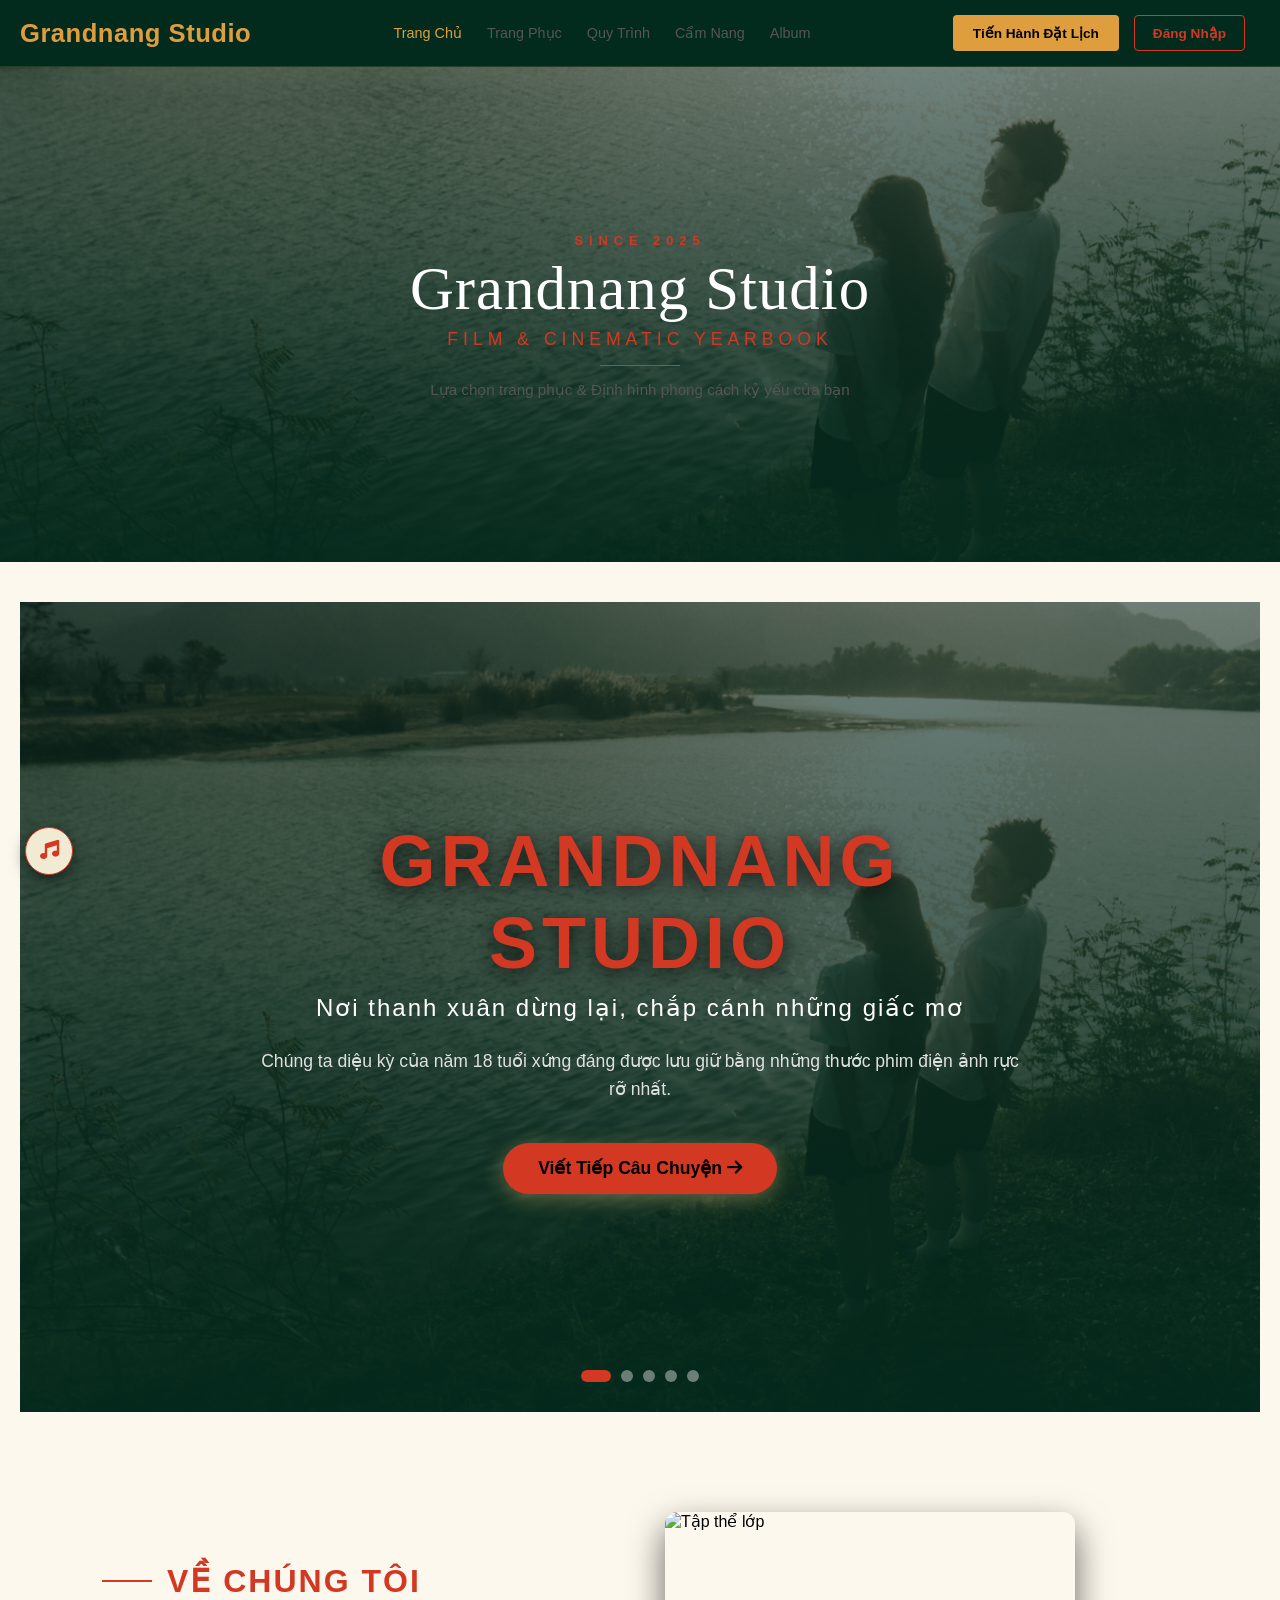
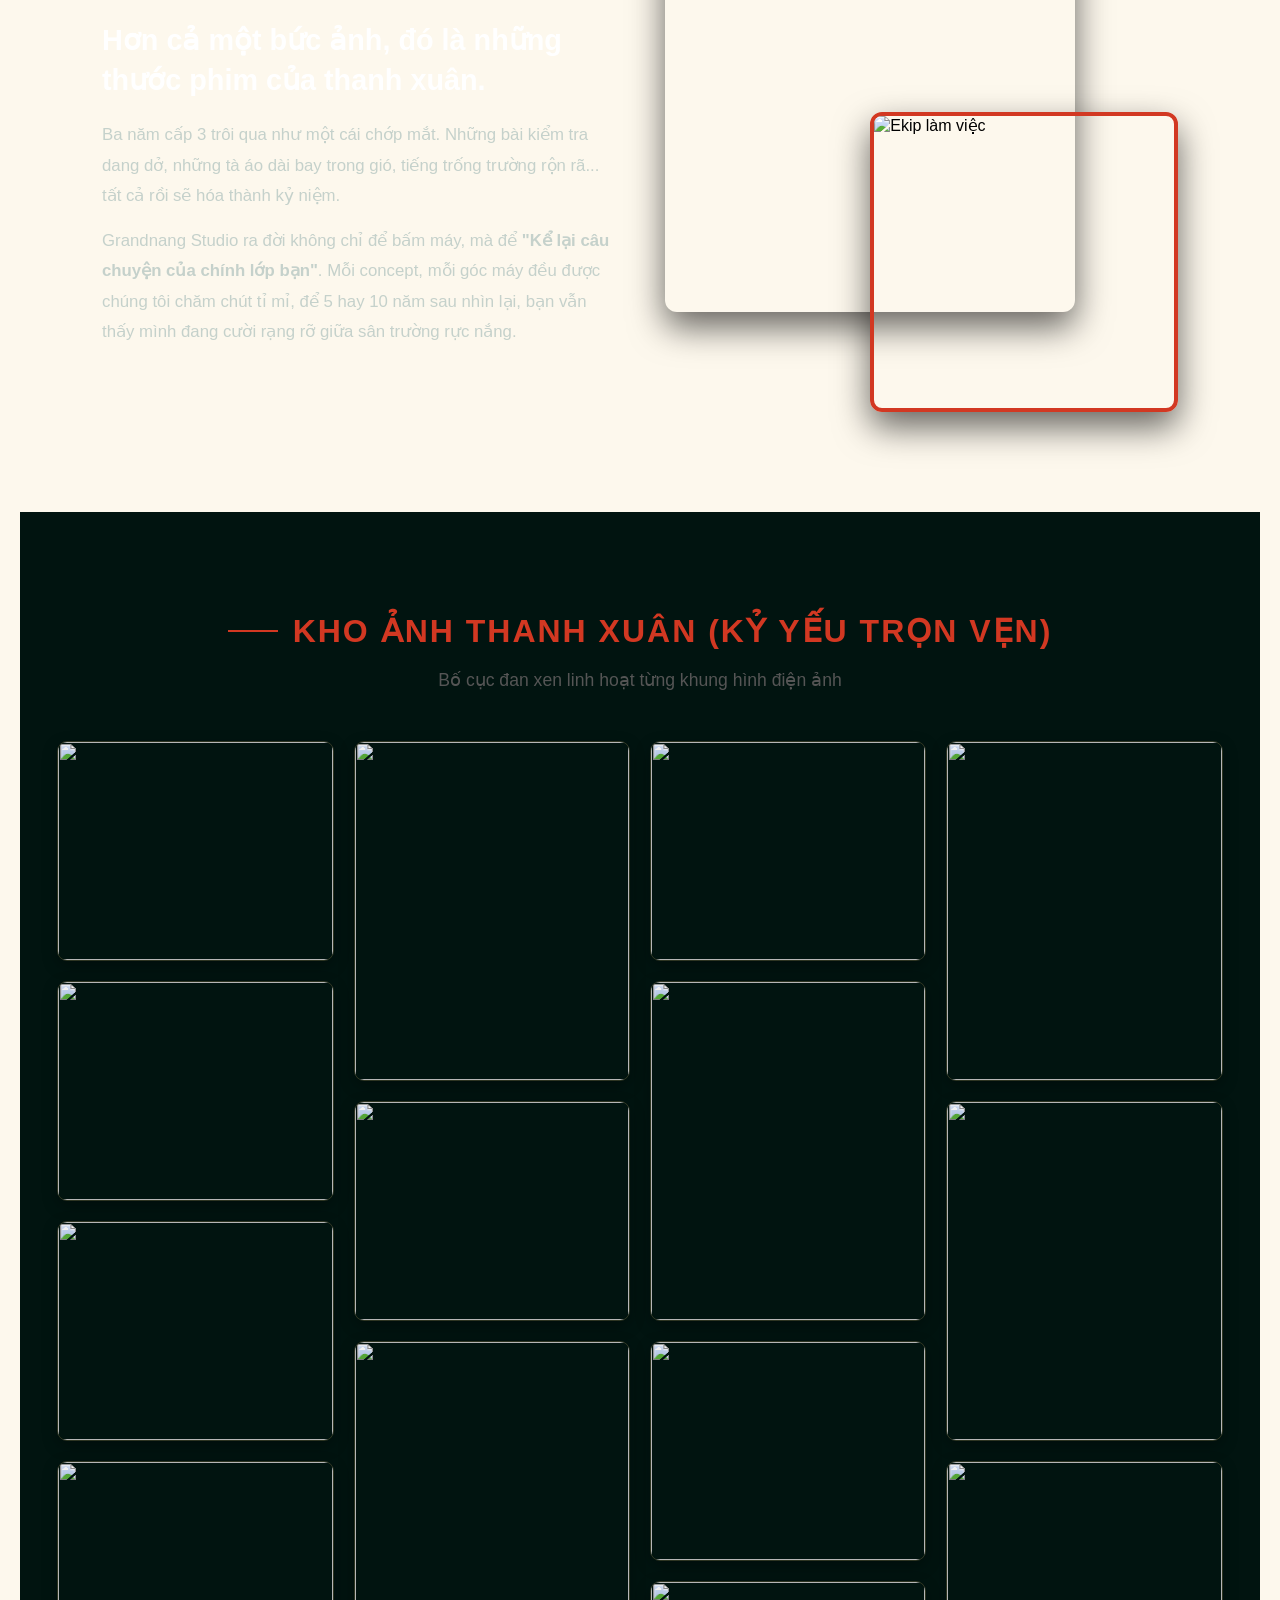
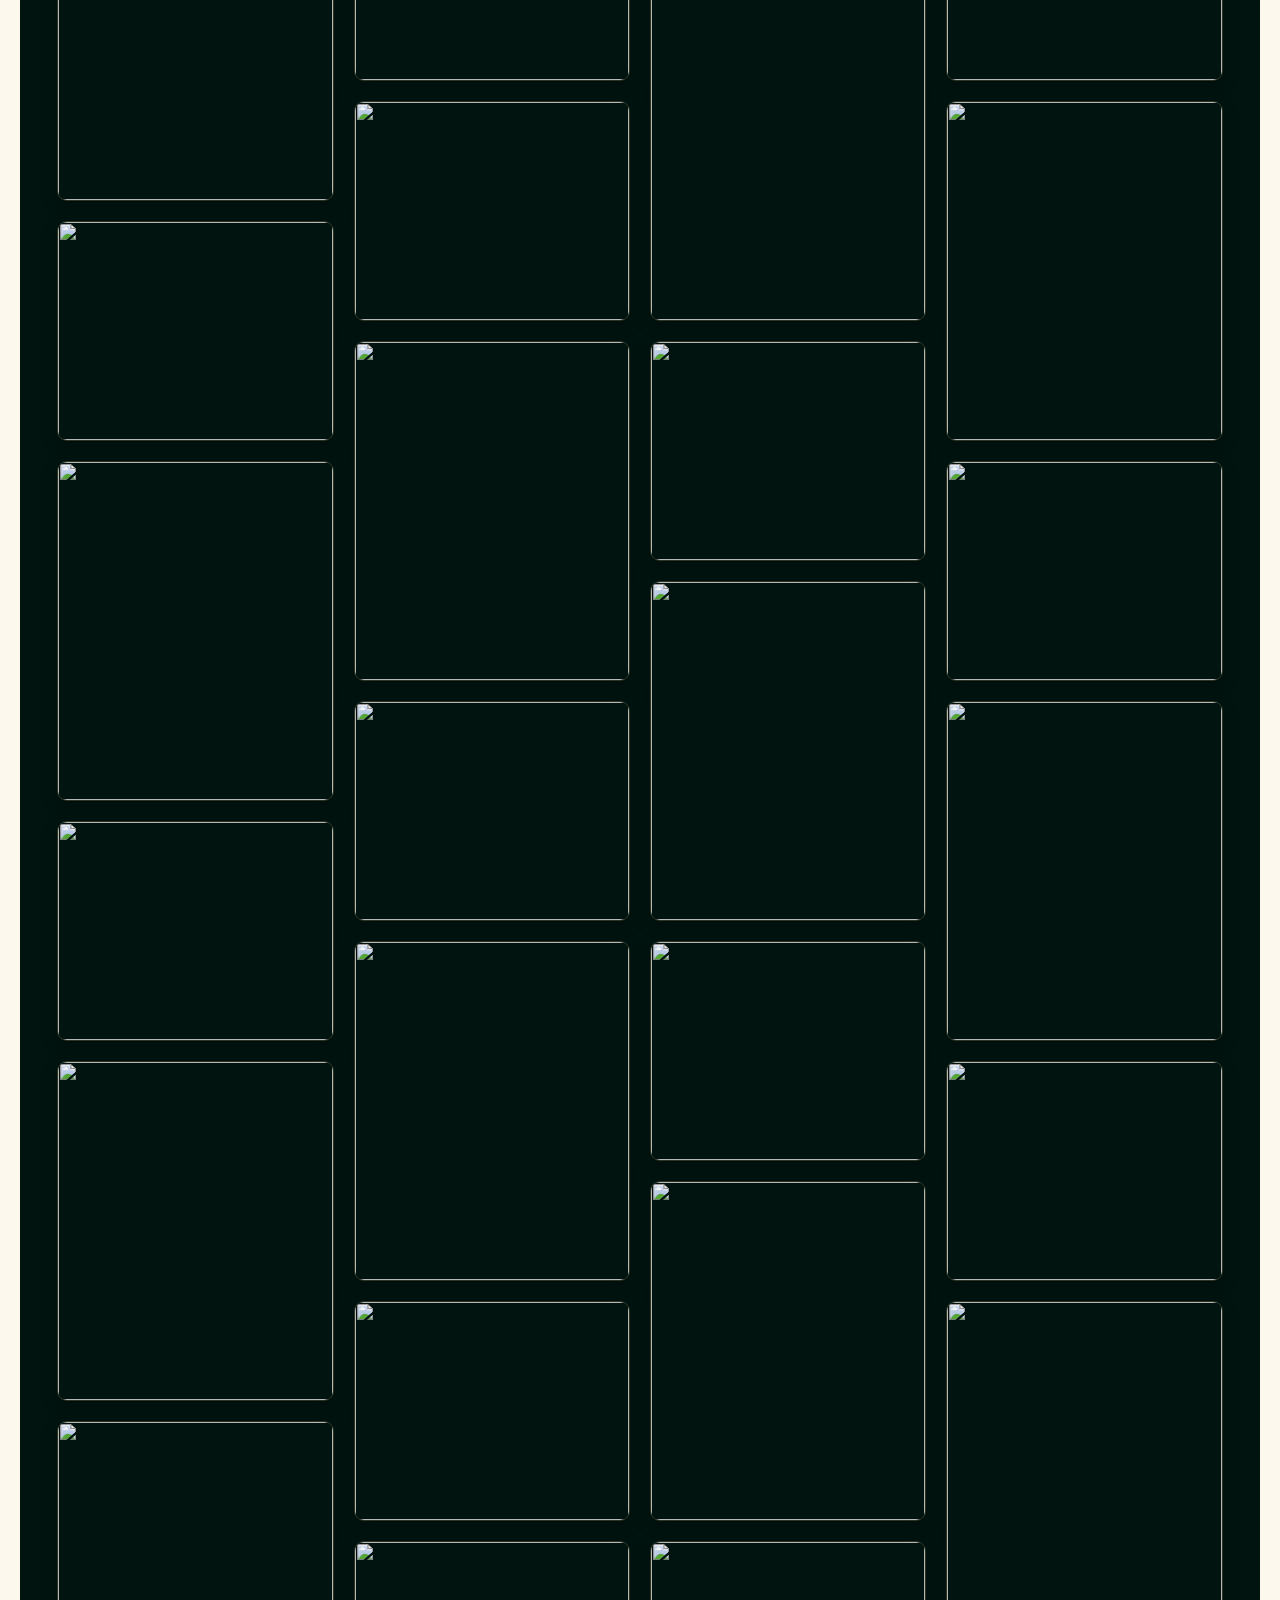
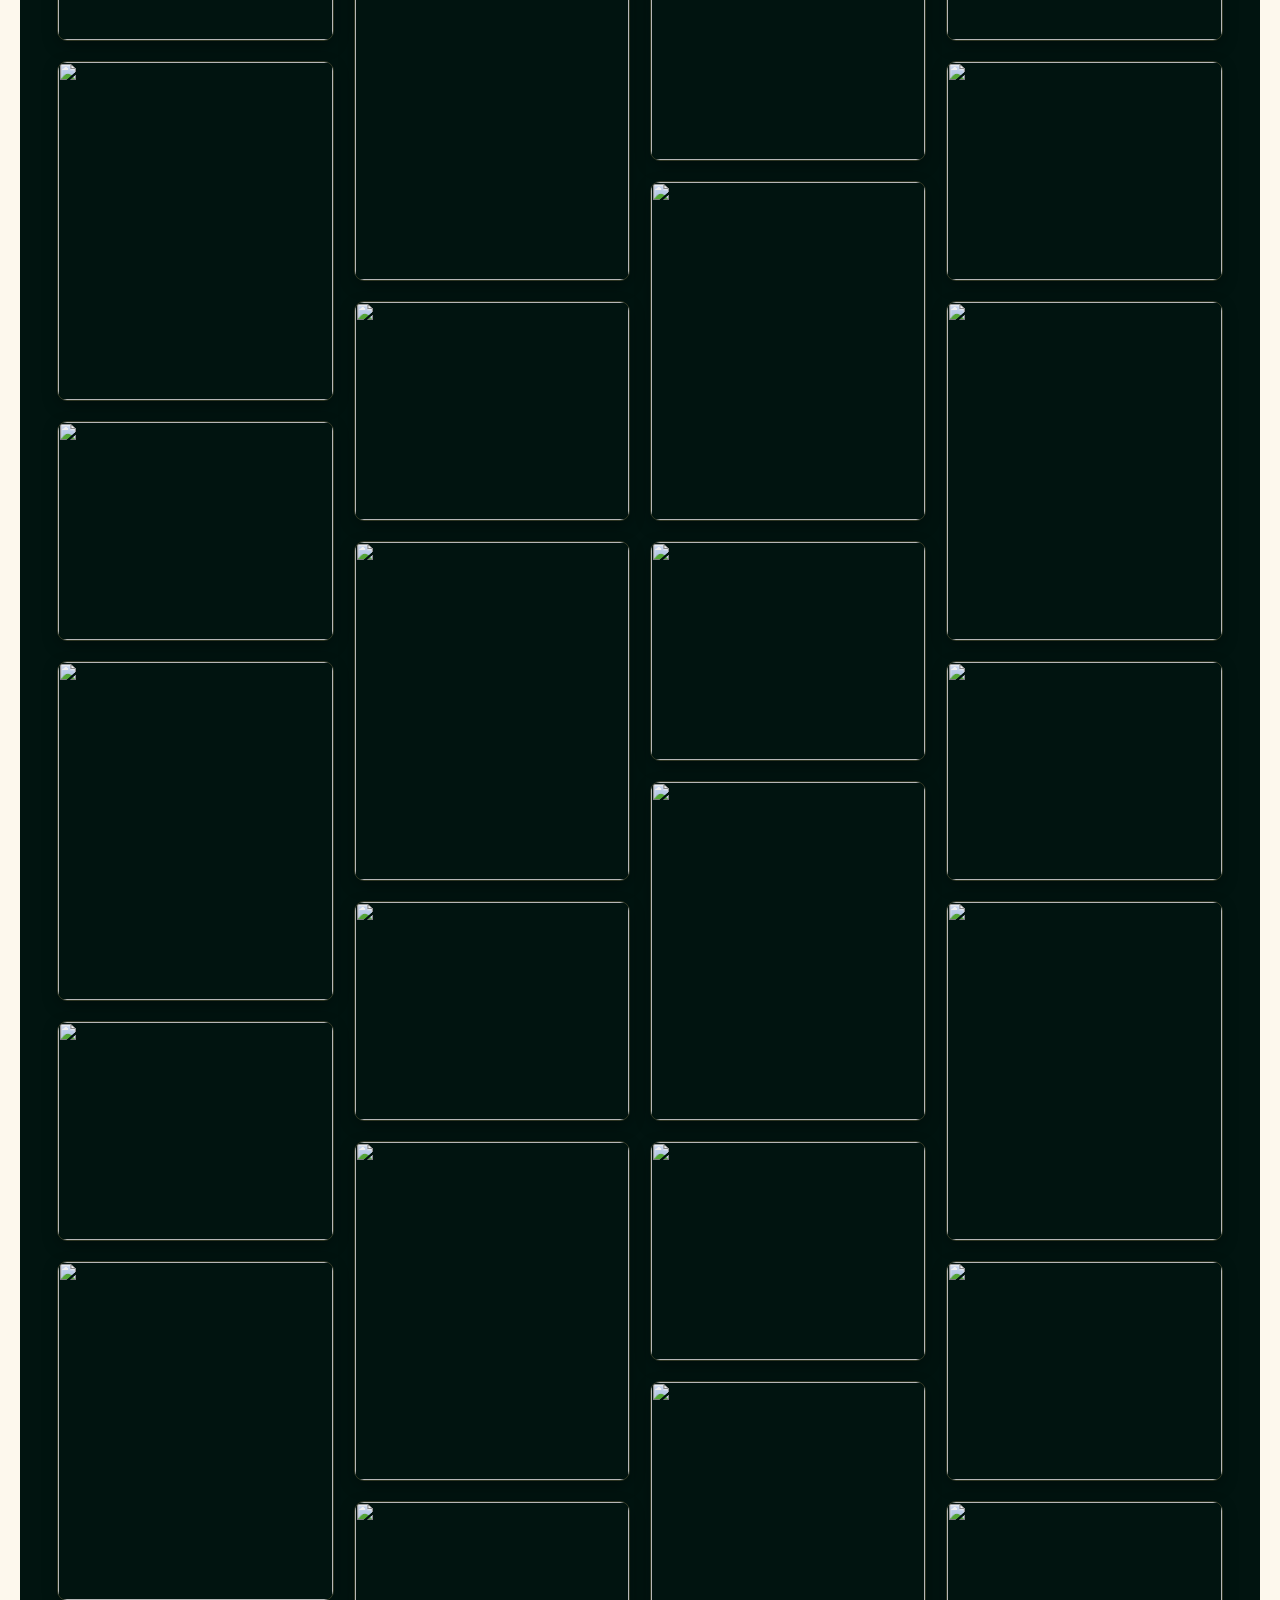
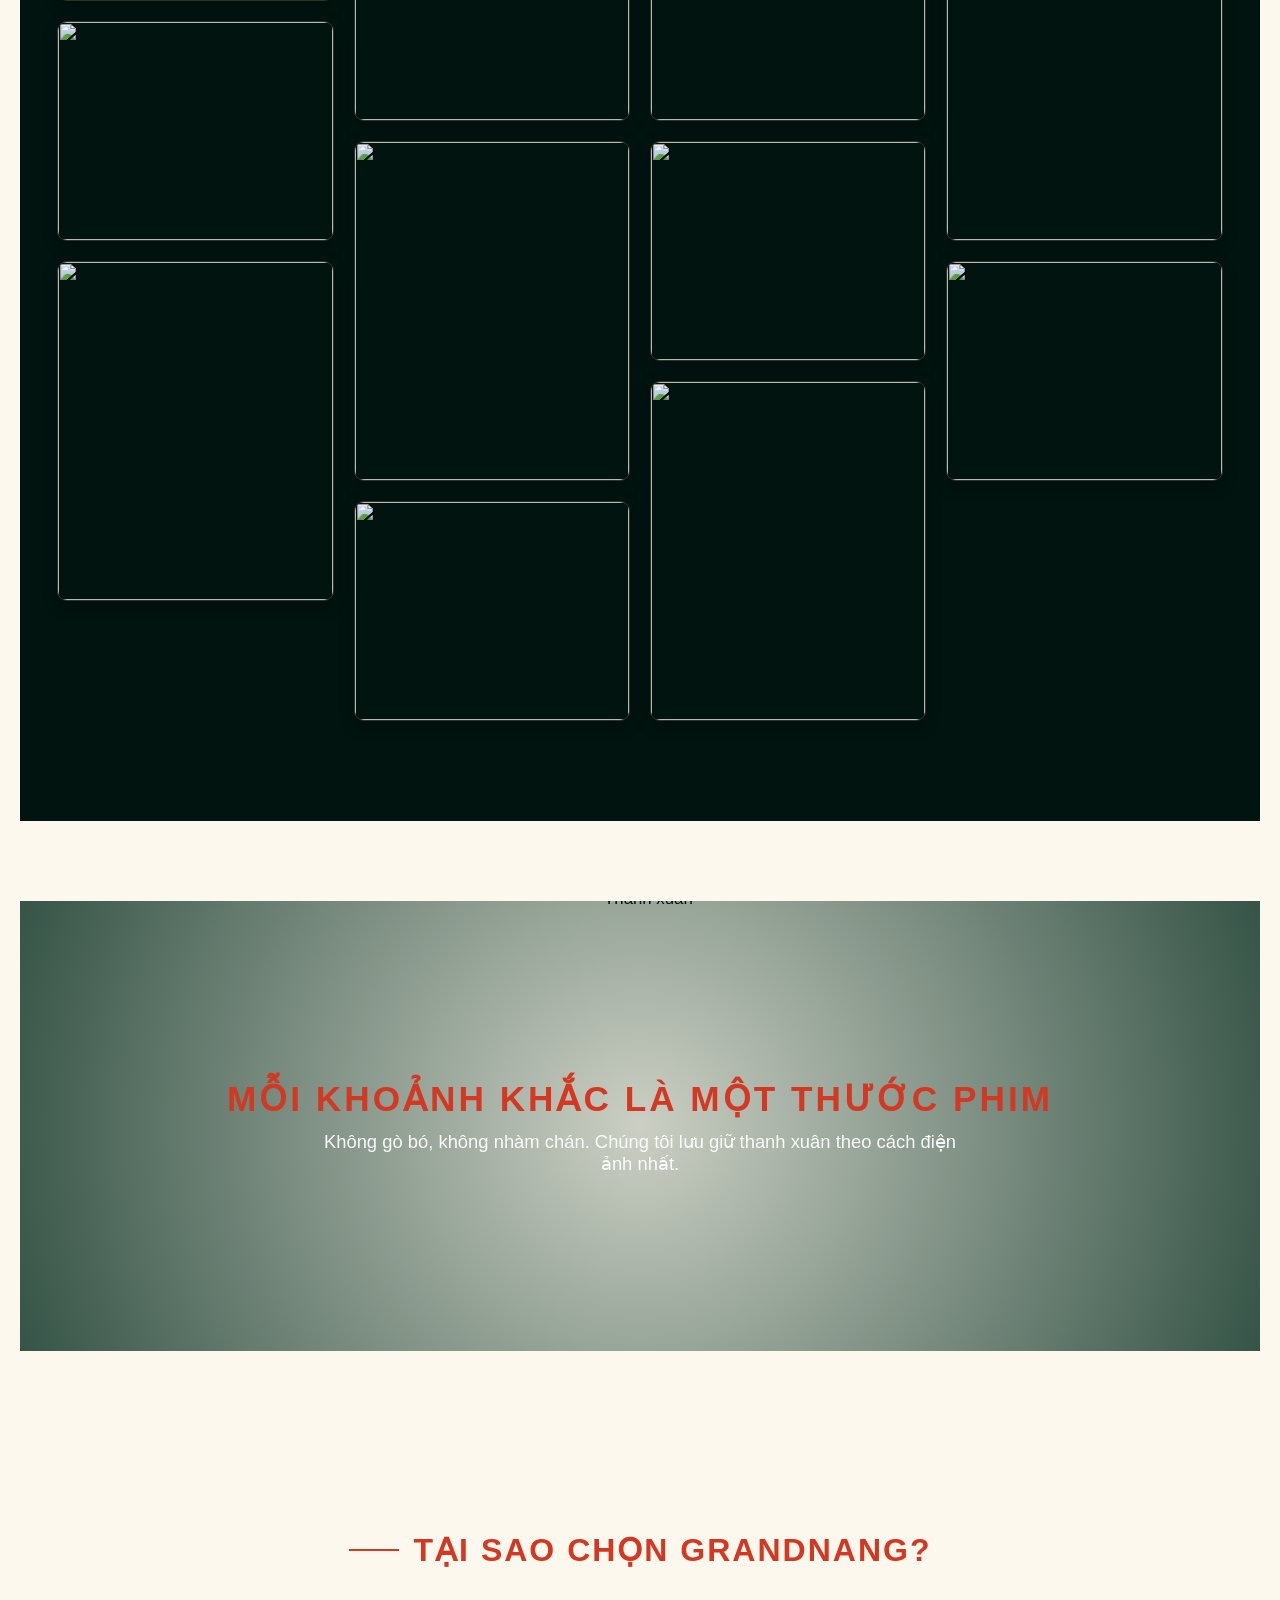
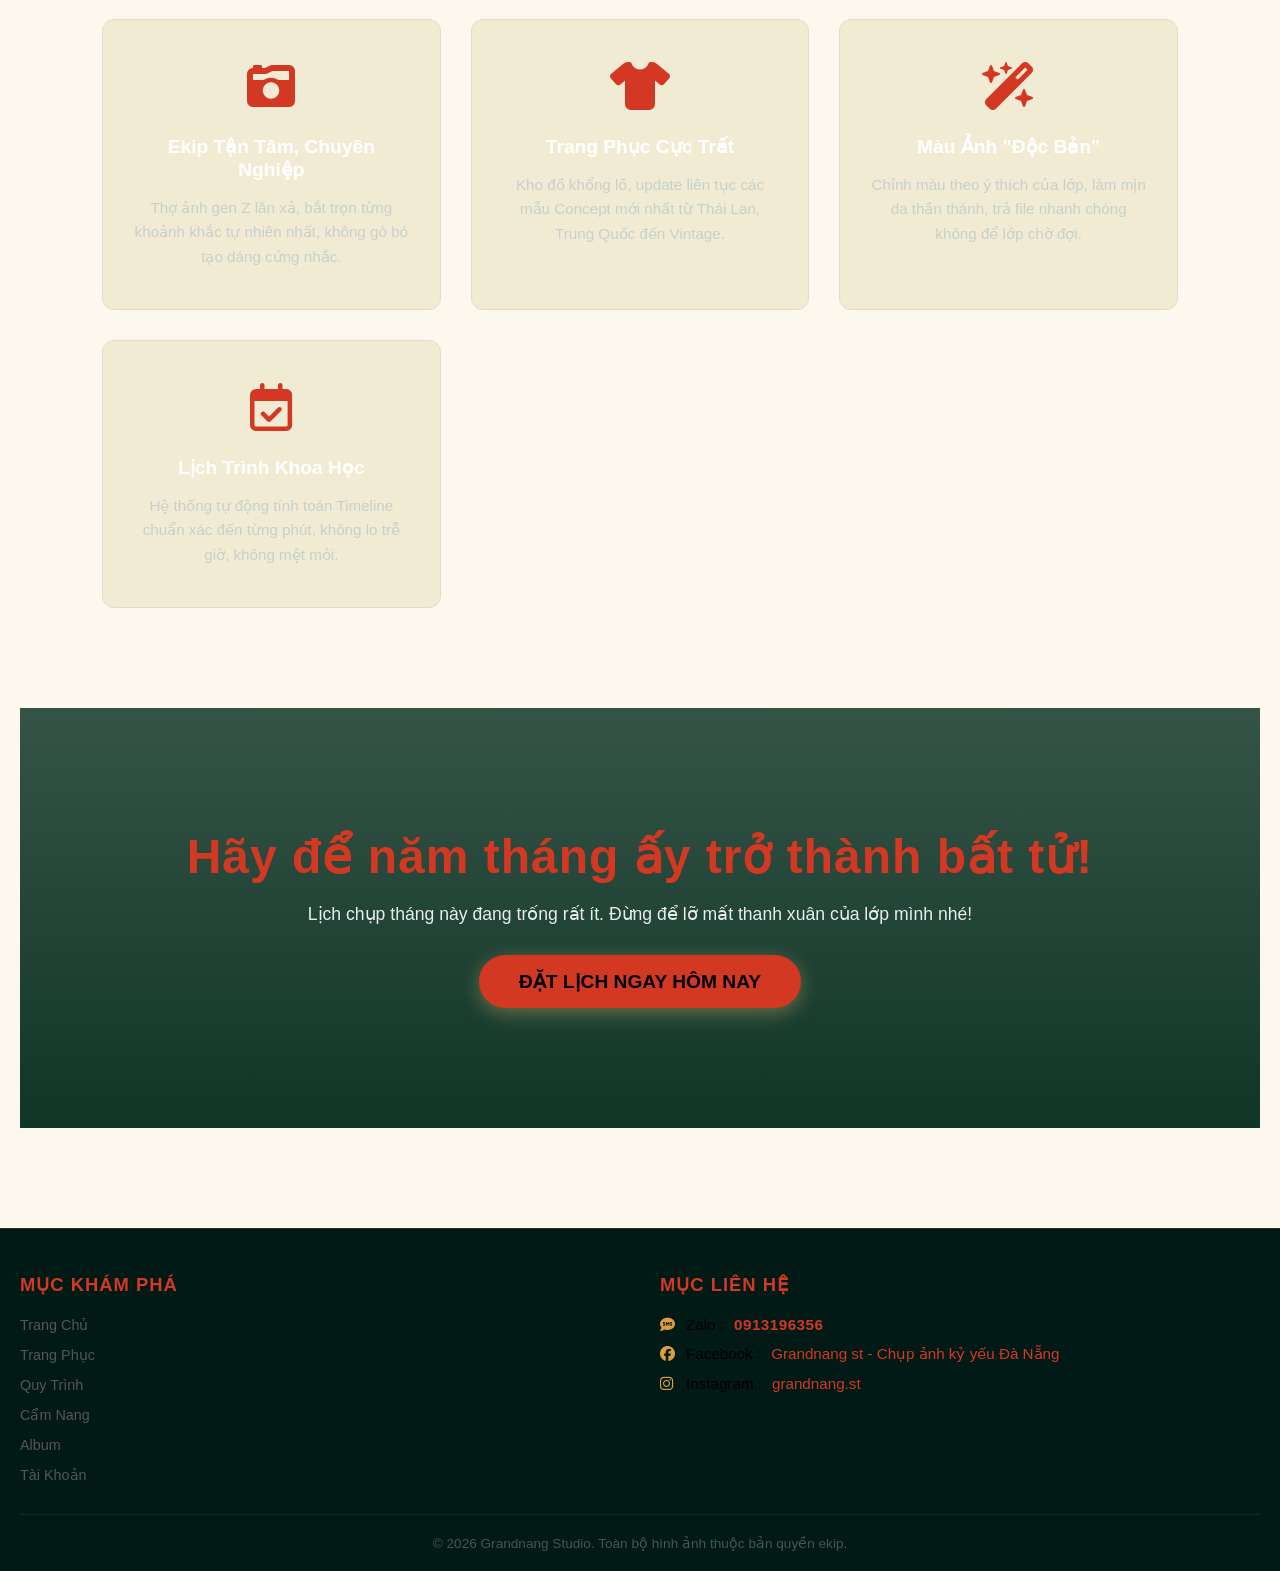
==== commit daa16cab: "Update màu và kéo lịch về admin" ====
--- a/index.html
+++ b/index.html
@@ -1,458 +1,158 @@
-<!DOCTYPE html>
-<html lang="vi">
-<head>
-    <meta charset="UTF-8">
-    <meta name="viewport" content="width=device-width, initial-scale=1.0">
-    <title>Grandnang Studio - Kỷ Yếu & Trang Phục Cinematic</title>
-    <link rel="stylesheet" href="style.css">
-    <link rel="stylesheet" href="https://cdnjs.cloudflare.com/ajax/libs/font-awesome/6.4.0/css/all.min.css">
-</head>
-<body>
-
-    <nav class="main-navbar">
-        <div class="nav-container">
-            <a href="#" class="nav-logo" id="navLogo">Grandnang Studio</a>
-            <ul class="nav-links">
-                <li><a href="#" class="nav-tab active" data-page="home">Trang Chủ</a></li>
-                <li><a href="#" class="nav-tab" data-page="outfits">Trang Phục</a></li>
-                <li><a href="#" class="nav-tab" data-page="process">Quy Trình</a></li>
-                <li><a href="#" class="nav-tab" data-page="packages">Gói Chụp</a></li>
-                <li><a href="#" class="nav-tab" data-page="feedback">Feedback</a></li>
-                <li><a href="#" class="nav-tab" data-page="account">Tài Khoản</a></li>
-            </ul>
-            <a href="#" class="btn-nav-booking" id="navBookingBtn">Tiến Hành Đặt Lịch</a>
-        </div>
-    </nav>
-
-    <header class="hero-section">
-        <div class="hero-slider">
-            <div class="hero-slide active" style="background-image: url('banner.jpg');"></div>
-            <div class="hero-slide" style="background-image: url('ảnh 2.jpg');"></div>
-            <div class="hero-slide" style="background-image: url('ảnh 3.jpg');"></div>
-            <div class="hero-slide" style="background-image: url('ảnh 4.jpg');"></div>
-            <div class="hero-slide" style="background-image: url('ảnh 5.jpg');"></div>
-        </div>
-
-        <div class="hero-overlay">
-            <div class="brand-box">
-                <span class="since">SINCE 2025</span>
-                <h1>Grandnang Studio</h1>
-                <p class="subtitle">FILM & CINEMATIC YEARBOOK</p>
-                <div class="divider"></div>
-                <p class="tagline">Lựa chọn trang phục & Định hình phong cách kỷ yếu của bạn</p>
-            </div>
-        </div>
-    </header>
-
-    <main class="main-container">
-        
-        <section id="page-home" class="page-section">
-            <div class="filter-wrapper">
-                <h2 class="section-title">ALBUM KỶ YẾU CÁC LỚP</h2>
-                <div class="filter-buttons class-filters">
-                    <button class="btn-class-filter active" data-class="all">Tất Cả Các Lớp</button>
-                    <button class="btn-class-filter" data-class="12a1">Lớp 12A1</button>
-                    <button class="btn-class-filter" data-class="12a2">Lớp 12A2</button>
-                    <button class="btn-class-filter" data-class="12a3">Lớp 12A3</button>
-                </div>
-            </div>
-
-            <div class="class-photos-grid">
-                
-                <div class="class-photo-item img-wide" data-class="12a1">
-                    <img src="https://images.unsplash.com/photo-1529156069898-49953e39b3ac?auto=format&fit=crop&w=1200&q=80" alt="Ảnh kỷ yếu">
-                    <div class="photo-hover-overlay"><button class="btn-view-detail"><i class="fa-solid fa-eye"></i> Xem chi tiết</button></div>
-                    <div class="photo-info"><span class="photo-tag">Vintage Concept</span><h4>Lớp 12A1 - Toàn Cảnh Lớp (Máy Ảnh 3:2)</h4></div>
-                </div>
-
-                <div class="class-photo-item img-vertical" data-class="12a1">
-                    <img src="https://images.unsplash.com/photo-1512436991641-6745cdb1723f?auto=format&fit=crop&w=600&q=140" alt="Ảnh kỷ yếu">
-                    <div class="photo-hover-overlay"><button class="btn-view-detail"><i class="fa-solid fa-eye"></i> Xem chi tiết</button></div>
-                    <div class="photo-info"><span class="photo-tag">Hongkong 90s</span><h4>Lớp 12A1 - Chân Dung Máy Ảnh (2:3)</h4></div>
-                </div>
-
-                <div class="class-photo-item" data-class="12a2">
-                    <img src="https://images.unsplash.com/photo-1507679799987-c73779587ccf?auto=format&fit=crop&w=600&q=80" alt="Ảnh kỷ yếu">
-                    <div class="photo-hover-overlay"><button class="btn-view-detail"><i class="fa-solid fa-eye"></i> Xem chi tiết</button></div>
-                    <div class="photo-info"><span class="photo-tag">Luxury Party</span><h4>Lớp 12A2 - Khoảnh Khắc Đêm Tiệc</h4></div>
-                </div>
-
-                <div class="class-photo-item" data-class="12a3">
-                    <img src="https://images.unsplash.com/photo-1523050854058-8df90110c9f1?auto=format&fit=crop&w=600&q=80" alt="Ảnh kỷ yếu">
-                    <div class="photo-hover-overlay"><button class="btn-view-detail"><i class="fa-solid fa-eye"></i> Xem chi tiết</button></div>
-                    <div class="photo-info"><span class="photo-tag">Thanh Xuân</span><h4>Lớp 12A3 - Góc Sân Trường Kỷ Niệm</h4></div>
-                </div>
-
-                <div class="class-photo-item img-wide" data-class="12a1">
-                    <img src="https://images.unsplash.com/photo-1529156069898-49953e39b3ac?auto=format&fit=crop&w=1200&q=80" alt="Ảnh kỷ yếu">
-                    <div class="photo-hover-overlay"><button class="btn-view-detail"><i class="fa-solid fa-eye"></i> Xem chi tiết</button></div>
-                    <div class="photo-info"><span class="photo-tag">Outdoor Shoot</span><h4>Lớp 12A1 - Chiều Hoàng Hôn Đồi Chè</h4></div>
-                </div>
-
-                <div class="class-photo-item img-vertical" data-class="12a2">
-                    <img src="https://images.unsplash.com/photo-1507679799987-c73779587ccf?auto=format&fit=crop&w=600&q=140" alt="Ảnh kỷ yếu">
-                    <div class="photo-hover-overlay"><button class="btn-view-detail"><i class="fa-solid fa-eye"></i> Xem chi tiết</button></div>
-                    <div class="photo-info"><span class="photo-tag">Premium Suit</span><h4>Lớp 12A2 - Chân Dung Khách Mời</h4></div>
-                </div>
-
-                <div class="class-photo-item img-wide" data-class="12a3">
-                    <img src="https://images.unsplash.com/photo-1523050854058-8df90110c9f1?auto=format&fit=crop&w=1200&q=80" alt="Ảnh kỷ yếu">
-                    <div class="photo-hover-overlay"><button class="btn-view-detail"><i class="fa-solid fa-eye"></i> Xem chi tiết</button></div>
-                    <div class="photo-info"><span class="photo-tag">Học Đường Thái</span><h4>Lớp 12A3 - Đồng Phục Thanh Xuân</h4></div>
-                </div>
-
-                <div class="class-photo-item" data-class="12a1">
-                    <img src="https://images.unsplash.com/photo-1529156069898-49953e39b3ac?auto=format&fit=crop&w=600&q=80" alt="Ảnh kỷ yếu">
-                    <div class="photo-hover-overlay"><button class="btn-view-detail"><i class="fa-solid fa-eye"></i> Xem chi tiết</button></div>
-                    <div class="photo-info"><span class="photo-tag">Retro Class</span><h4>Lớp 12A1 - Giờ Học Bảng Đen</h4></div>
-                </div>
-
-                <div class="class-photo-item img-wide" data-class="12a2">
-                    <img src="https://images.unsplash.com/photo-1507679799987-c73779587ccf?auto=format&fit=crop&w=1200&q=80" alt="Ảnh kỷ yếu">
-                    <div class="photo-hover-overlay"><button class="btn-view-detail"><i class="fa-solid fa-eye"></i> Xem chi tiết</button></div>
-                    <div class="photo-info"><span class="photo-tag">Prom Night</span><h4>Lớp 12A2 - Toàn Cảnh Đêm Khiêu Vũ</h4></div>
-                </div>
-
-                <div class="class-photo-item img-vertical" data-class="12a3">
-                    <img src="https://images.unsplash.com/photo-1523050854058-8df90110c9f1?auto=format&fit=crop&w=600&q=140" alt="Ảnh kỷ yếu">
-                    <div class="photo-hover-overlay"><button class="btn-view-detail"><i class="fa-solid fa-eye"></i> Xem chi tiết</button></div>
-                    <div class="photo-info"><span class="photo-tag">Áo Dài Trắng</span><h4>Lớp 12A3 - Tinh Khôi Nữ Sinh</h4></div>
-                </div>
-
-                <div class="class-photo-item" data-class="12a2">
-                    <img src="https://images.unsplash.com/photo-1507679799987-c73779587ccf?auto=format&fit=crop&w=600&q=80" alt="Ảnh kỷ yếu">
-                    <div class="photo-hover-overlay"><button class="btn-view-detail"><i class="fa-solid fa-eye"></i> Xem chi tiết</button></div>
-                    <div class="photo-info"><span class="photo-tag">Glow Effect</span><h4>Lớp 12A2 - Pháo Hoa Ánh Sáng</h4></div>
-                </div>
-
-                <div class="class-photo-item img-wide" data-class="12a3">
-                    <img src="https://images.unsplash.com/photo-1523050854058-8df90110c9f1?auto=format&fit=crop&w=1200&q=80" alt="Ảnh kỷ yếu">
-                    <div class="photo-hover-overlay"><button class="btn-view-detail"><i class="fa-solid fa-eye"></i> Xem chi tiết</button></div>
-                    <div class="photo-info"><span class="photo-tag">Class Memory</span><h4>Lớp 12A3 - Lưu Bút Ngày Xanh</h4></div>
-                </div>
-
-                <div class="class-photo-item" data-class="12a3">
-                    <img src="https://images.unsplash.com/photo-1523050854058-8df90110c9f1?auto=format&fit=crop&w=600&q=80" alt="Ảnh kỷ yếu">
-                    <div class="photo-hover-overlay"><button class="btn-view-detail"><i class="fa-solid fa-eye"></i> Xem chi tiết</button></div>
-                    <div class="photo-info"><span class="photo-tag">Smile Tag</span><h4>Lớp 12A3 - Nụ Cười Ngày Bế Giảng</h4></div>
-                </div>
-
-                <div class="class-photo-item img-wide" data-class="12a1">
-                    <img src="https://images.unsplash.com/photo-1529156069898-49953e39b3ac?auto=format&fit=crop&w=1200&q=80" alt="Ảnh kỷ yếu">
-                    <div class="photo-hover-overlay"><button class="btn-view-detail"><i class="fa-solid fa-eye"></i> Xem chi tiết</button></div>
-                    <div class="photo-info"><span class="photo-tag">Friendship</span><h4>Lớp 12A1 - Hội Bạn Thân Kỷ Yếu</h4></div>
-                </div>
-
-                <div class="class-photo-item" data-class="12a1">
-                    <img src="https://images.unsplash.com/photo-1512436991641-6745cdb1723f?auto=format&fit=crop&w=600&q=80" alt="Ảnh kỷ yếu">
-                    <div class="photo-hover-overlay"><button class="btn-view-detail"><i class="fa-solid fa-eye"></i> Xem chi tiết</button></div>
-                    <div class="photo-info"><span class="photo-tag">Studio Shot</span><h4>Lớp 12A1 - Chân Dung Nhóm Nhỏ</h4></div>
-                </div>
-
-                <div class="class-photo-item img-wide" data-class="12a2">
-                    <img src="https://images.unsplash.com/photo-1507679799987-c73779587ccf?auto=format&fit=crop&w=1200&q=80" alt="Ảnh kỷ yếu">
-                    <div class="photo-hover-overlay"><button class="btn-view-detail"><i class="fa-solid fa-eye"></i> Xem chi tiết</button></div>
-                    <div class="photo-info"><span class="photo-tag">Behind The Scenes</span><h4>Lớp 12A2 - Hậu Trường Kỷ Yếu</h4></div>
-                </div>
-
-                <div class="class-photo-item" data-class="12a3">
-                    <img src="https://images.unsplash.com/photo-1523050854058-8df90110c9f1?auto=format&fit=crop&w=600&q=80" alt="Ảnh kỷ yếu">
-                    <div class="photo-hover-overlay"><button class="btn-view-detail"><i class="fa-solid fa-eye"></i> Xem chi tiết</button></div>
-                    <div class="photo-info"><span class="photo-tag">Graduation Day</span><h4>Lớp 12A3 - Ngày Tung Mũ Cử Nhân</h4></div>
-                </div>
-
-                <div class="class-photo-item img-vertical" data-class="12a3">
-                    <img src="https://images.unsplash.com/photo-1523050854058-8df90110c9f1?auto=format&fit=crop&w=600&q=140" alt="Ảnh kỷ yếu">
-                    <div class="photo-hover-overlay"><button class="btn-view-detail"><i class="fa-solid fa-eye"></i> Xem chi tiết</button></div>
-                    <div class="photo-info"><span class="photo-tag">Youth Film</span><h4>Lớp 12A3 - Chân Dung Phim Màu Tuổi Trẻ</h4></div>
-                </div>
-
-            </div>
-        </section>
-
-        <section id="page-outfits" class="page-section" style="display: none;">
-            <div class="filter-wrapper">
-                <h2 class="section-title">HỆ THỐNG TRANG PHỤC KỶ YẾU</h2>
-                <div class="filter-buttons">
-                    <button class="btn-filter active" data-target="all">Tất Cả Trang Phục</button>
-                    <button class="btn-filter" data-target="classic">Retro / Cổ Điển</button>
-                    <button class="btn-filter" data-target="luxury">Sang Chảnh / Party</button>
-                    <button class="btn-filter" data-target="school">Thanh Xuân Học Đường</button>
-                </div>
-            </div>
-
-            <div class="layout-grid">
-                <section class="outfit-display">
-                    <div class="outfit-grid" id="outfitGrid">
-                        <div class="outfit-card" data-cat="classic">
-                            <div class="card-img-wrapper">
-                                <img src="https://images.unsplash.com/photo-1512436991641-6745cdb1723f?auto=format&fit=crop&w=600&q=80" alt="Hongkong 90s">
-                                <span class="badge">Retro</span>
-                            </div>
-                            <div class="card-body">
-                                <h3>Hongkong Thập Niên 90</h3>
-                                <p>Tone màu phim ấm áp, trang phục bụi bặm, lãng tử và đầy cá tính điện ảnh.</p>
-                                <button class="btn-select" data-name="Hongkong Thập Niên 90">
-                                    <i class="fa-solid fa-plus"></i> Chọn bộ này
-                                </button>
-                            </div>
-                        </div>
-
-                        <div class="outfit-card" data-cat="luxury">
-                            <div class="card-img-wrapper">
-                                <img src="https://images.unsplash.com/photo-1507679799987-c73779587ccf?auto=format&fit=crop&w=600&q=80" alt="Premium Suit">
-                                <span class="badge">Premium</span>
-                            </div>
-                            <div class="card-body">
-                                <h3>Premium Suit & Party</h3>
-                                <p>Vest cao cấp dành cho nam và đầm dạ hội lộng lẫy dành cho nữ tạo nên đêm tiệc xa hoa.</p>
-                                <button class="btn-select" data-name="Premium Suit & Party">
-                                    <i class="fa-solid fa-plus"></i> Chọn bộ này
-                                </button>
-                            </div>
-                        </div>
-
-                        <div class="outfit-card" data-cat="school">
-                            <div class="card-img-wrapper">
-                                <img src="https://images.unsplash.com/photo-1523050854058-8df90110c9f1?auto=format&fit=crop&w=600&q=80" alt="Đồng phục">
-                                <span class="badge">Học Đường</span>
-                            </div>
-                            <div class="card-body">
-                                <h3>Đồng Phục Thái / Hàn</h3>
-                                <p>Sơ mi, lơ caravat nhã nhặn, mang đậm năng lượng thanh xuân ngọt ngào trường học.</p>
-                                <button class="btn-select" data-name="Đồng Phục Thái / Hàn">
-                                    <i class="fa-solid fa-plus"></i> Chọn bộ này
-                                </button>
-                            </div>
-                        </div>
-                    </div>
-                </section>
-
-                <aside class="selection-sidebar">
-                    <div class="sticky-box">
-                        <h3><i class="fa-solid fa-clapperboard"></i> Đồ Bạn Đã Chọn</h3>
-                        <div class="selected-list" id="selectedList">
-                            <p class="empty-text">Chưa có trang phục nào được chọn...</p>
-                        </div>
-                        
-                        <div class="booking-form" id="bookingForm" style="display: none;">
-                            <input type="text" id="custName" placeholder="Tên đại diện / Lớp..." required>
-                            <input type="tel" id="custPhone" placeholder="Số điện thoại / Zalo..." required>
-                            <button class="btn-submit-all" id="btnSubmitAll">
-                                <i class="fa-solid fa-paper-plane"></i> Gửi Đăng Ký Cho Studio
-                            </button>
-                        </div>
-                    </div>
-                </aside>
-            </div>
-        </section>
-
-        <section id="page-process" class="page-section" style="display: none;">
-            <div class="filter-wrapper">
-                <h2 class="section-title">QUY TRÌNH LÀM VIỆC</h2>
-                <div class="process-timeline">
-                    <div class="process-step">
-                        <div class="step-num">1</div>
-                        <h3>Chọn Concept & Đăng ký</h3>
-                        <p>Xem qua album ảnh lớp và lựa chọn trang phục yêu thích trực tiếp trên website.</p>
-                    </div>
-                    <div class="process-step">
-                        <div class="step-num">2</div>
-                        <h3>Studio Liên hệ tư vấn</h3>
-                        <p>Đội ngũ của Grandnang Studio sẽ gọi điện hoặc chat qua Zalo/Facebook để chốt lịch bấm máy.</p>
-                    </div>
-                    <div class="process-step">
-                        <div class="step-num">3</div>
-                        <h3>Ngày Chụp Hoành Tráng</h3>
-                        <p>Ekip bấm máy chuyên nghiệp, hỗ trợ tạo dáng và căn chỉnh ánh sáng cinematic chuẩn chỉ.</p>
-                    </div>
-                    <div class="process-step">
-                        <div class="step-num">4</div>
-                        <h3>Hậu kỳ & Bàn giao ảnh</h3>
-                        <p>Chỉnh sửa màu ảnh độc quyền và bàn giao toàn bộ file ảnh chất lượng cao cho lớp.</p>
-                    </div>
-                </div>
-            </div>
-        </section>
-
-        <section id="page-packages" class="page-section" style="display: none;">
-            <div class="filter-wrapper">
-                <h2 class="section-title">BẢNG GIÁ & GÓI CHỤP KỶ YẾU 2025</h2>
-                
-                <div class="packages-grid">
-                    <div class="package-card">
-                        <div class="pack-option-tag">OPTION #1</div>
-                        <h3>CHỤP ẢNH - TRANG PHỤC - CONCEPT</h3>
-                        <div class="price">400.000 <span class="currency">VNĐ</span></div>
-                        
-                        <div class="pack-section-title">TRANG PHỤC</div>
-                        <ul class="pack-features">
-                            <li><i class="fa-solid fa-circle-dot"></i> <strong>Nữ:</strong> 1 set áo dài 4 tà</li>
-                            <li><i class="fa-solid fa-circle-dot"></i> <strong>Nam:</strong> 1 Bộ Vest (Áo Vest, quần âu, cà vạt đen)</li>
-                            <li><i class="fa-solid fa-circle-dot"></i> <strong>Tập thể lớp:</strong> 1 set cử nhân (Áo, Mũ, Bằng)</li>
-                            <li><i class="fa-solid fa-circle-dot"></i> 01 Trang phục concept theo lớp chọn</li>
-                        </ul>
-
-                        <div class="pack-section-title">EKIP THỰC HIỆN</div>
-                        <ul class="pack-features">
-                            <li><i class="fa-solid fa-camera"></i> Ekip thợ chụp: 2 thợ chụp</li>
-                            <li><i class="fa-solid fa-users"></i> Lớp sĩ số 40 trở lên: 3 thợ chụp</li>
-                        </ul>
-
-                        <div class="pack-section-title">SẢN PHẨM & KHUYẾN MÃI</div>
-                        <ul class="pack-features">
-                            <li><i class="fa-solid fa-wand-magic-sparkles"></i> Chỉnh màu và làm mịn da toàn bộ ảnh chụp</li>
-                            <li><i class="fa-solid fa-palette"></i> Được chỉnh màu theo ý thích của lớp</li>
-                            <li><i class="fa-solid fa-images"></i> Không giới hạn số lượng ảnh chụp</li>
-                            <li><i class="fa-solid fa-gift"></i> Free chụp ảnh GVCN & PHSH, bạn bè chụp cùng</li>
-                            <li><i class="fa-solid fa-gift"></i> Free phụ kiện chụp ảnh: Súng bóng, giấy màu, chong chóng</li>
-                            <li><i class="fa-solid fa-gift"></i> Free đèn giả nắng cho các lớp chốt cọc ngay trong tháng</li>
-                            <li><i class="fa-solid fa-firecracker"></i> BOOK GÓI CHỤP TỐI (CONCEPT TÂM SỰ + PHÁO HOA) PHỤ THU : 50k / 1 bạn </li>
-                        </ul>
-                    </div>
-
-                    <div class="package-card premium-pack">
-                        <div class="pack-badge">KHUYÊN DÙNG</div>
-                        <div class="pack-option-tag" style="color: var(--gold-hover);">OPTION #2</div>
-                        <h3>CHỤP ẢNH - TRANG PHỤC - CONCEPT - VIDEO</h3>
-                        <div class="price">580.000 <span class="currency">VNĐ</span></div>
-                        
-                        <div class="pack-section-title">TRANG PHỤC</div>
-                        <ul class="pack-features">
-                            <li><i class="fa-solid fa-circle-dot"></i> <strong>Nữ:</strong> 1 set áo dài 4 tà</li>
-                            <li><i class="fa-solid fa-circle-dot"></i> <strong>Nam:</strong> 1 Bộ Vest (Áo Vest, quần âu, cà vạt đen)</li>
-                            <li><i class="fa-solid fa-circle-dot"></i> <strong>Tập thể lớp:</strong> 1 set cử nhân (Áo, Mũ, Bằng)</li>
-                            <li><i class="fa-solid fa-circle-dot"></i> 01 Trang phục concept theo lớp chọn</li>
-                        </ul>
-
-                        <div class="pack-section-title">EKIP THỰC HIỆN</div>
-                        <ul class="pack-features">
-                            <li><i class="fa-solid fa-video"></i> Ekip thợ chụp: 2 thợ chụp, 01 thợ quay</li>
-                            <li><i class="fa-solid fa-users"></i> Lớp sĩ số 40 trở lên: 3 thợ chụp</li>
-                        </ul>
-
-                        <div class="pack-section-title">SẢN PHẨM & KHUYẾN MÃI</div>
-                        <ul class="pack-features">
-                            <li><i class="fa-solid fa-clapperboard"></i> <strong>01 MV Kỷ yếu theo phong cách lớp chọn</strong></li>
-                            <li><i class="fa-solid fa-wand-magic-sparkles"></i> Chỉnh màu và làm mịn da toàn bộ ảnh chụp</li>
-                            <li><i class="fa-solid fa-images"></i> Không giới hạn số lượng ảnh chụp</li>
-                            <li><i class="fa-solid fa-gift"></i> Free chụp ảnh GVCN & PHSH, bạn bè chụp cùng</li>
-                            <li><i class="fa-solid fa-gift"></i> Free phụ kiện chụp ảnh: Súng bóng, giấy màu, chong chóng</li>
-                            <li><i class="fa-solid fa-gift"></i> Free đèn giả nắng cho các lớp chốt cọc ngay trong tháng</li>
-                            <li><i class="fa-solid fa-firecracker"></i> Tặng Concept pháo hoa chụp tối tối kèm pháo BQP</li>
-                        </ul>
-                    </div>
-                </div>
-
-                <div class="pack-note-container">
-                    <h3 class="note-main-title"><i class="fa-solid fa-triangle-exclamation text-gold"></i> GRANDNANGST NOTE - PHÁT SINH NGOÀI GÓI</h3>
-                    <div class="note-grid">
-                        <div class="note-block">
-                            <h4><i class="fa-solid fa-shirt"></i> TRANG PHỤC</h4>
-                            <p>Không sử dụng đồ truyền thống (áo dài, áo vest) giảm <strong>40.000Đ / Bộ</strong></p>
-                            <p>Không sử dụng đồ concept giảm <strong>40.000Đ / Bộ</strong></p>
-                        </div>
-                        <div class="note-block">
-                            <h4><i class="fa-solid fa-user-plus"></i> THỢ CHỤP & QUY</h4>
-                            <p>Thuê thêm thợ chụp: <strong>3.500.000 Đ / Thợ</strong></p>
-                            <p>Thuê thêm thợ quay: <strong>3.500.000 Đ / Thợ</strong></p>
-                        </div>
-                        <div class="note-block">
-                            <h4><i class="fa-solid fa-bus"></i> XE DI CHUYỂN</h4>
-                            <p>Thuê xe di chuyển 30 chỗ: <strong>2.500.000 Đ / xe</strong></p>
-                            <p>Thuê xe di chuyển 45 chỗ: <strong>3.500.000 Đ / xe</strong></p>
-                            <span class="note-sub">* Giá áp dụng cho xe di chuyển trong bán kính thành phố Đà Nẵng cũ</span>
-                        </div>
-                        <div class="note-block">
-                            <h4><i class="fa-solid fa-book-open"></i> PHOTOBOOK & ẢNH IN</h4>
-                            <p>Photobook thiết kế riêng theo yêu cầu của lớp</p>
-                            <p>Chất liệu giấy C200 size 23x30 hoặc 25x25, từ 15 tờ đến 30 trang</p>
-                            <p>Giá: <strong>270.000 Đ / Quyển</strong> (áp dụng từ 20 bạn trở lên)</p>
-                            <span class="note-sub">* Bảng giá ảnh in gửi riêng tùy size ảnh và loại ảnh</span>
-                        </div>
-                        <div class="note-block" style="grid-column: span 2;">
-                            <h4><i class="fa-solid fa-film"></i> CHỤP ẢNH FILM</h4>
-                            <p>Thuê thêm thợ chụp ảnh film: <strong>2.000.000 Đ / Thợ</strong> (Bao gồm 60 tấm ảnh film / Bộ)</p>
-                        </div>
-                    </div>
-
-                    <div class="pack-footer-info">
-                        <p><i class="fa-solid fa-circle-exclamation"></i> <strong>LƯU Ý CHUNG:</strong> Gói chụp áp dụng cho lớp từ 35 bạn trở lên. Gói chụp chưa bao gồm phí vào cửa các địa điểm. Gói chụp đã bao gồm chi phí đi lại của ekip (Bán kính 100 km khu vực TP Đà Nẵng cũ).</p>
-                        <p class="studio-info-line"><i class="fa-solid fa-phone"></i> Hotline: 0332946481 | <i class="fa-solid fa-location-dot"></i> Địa chỉ: 129 Trương Định - Tam Kỳ</p>
-                    </div>
-                </div>
-
-            </div>
-        </section>
-
-        <section id="page-feedback" class="page-section" style="display: none;">
-            <div class="filter-wrapper">
-                <h2 class="section-title">ĐÁNH GIÁ TỪ CÁC LỚP</h2>
-                <div class="feedback-grid">
-                    <div class="feedback-card">
-                        <div class="fb-stars"><i class="fa-solid fa-star"></i><i class="fa-solid fa-star"></i><i class="fa-solid fa-star"></i><i class="fa-solid fa-star"></i><i class="fa-solid fa-star"></i></div>
-                        <p class="fb-text">"Ảnh đẹp xuất sắc luôn các anh ơi! Lớp e ai nhìn bộ ảnh cũng mê mẩn hết, nước màu phim cổ điển đúng gu lớp em tìm bấy lâu nay luôn í."</p>
-                        <div class="fb-author">— Tập thể lớp 12A1</div>
-                    </div>
-                    <div class="feedback-card">
-                        <div class="fb-stars"><i class="fa-solid fa-star"></i><i class="fa-solid fa-star"></i><i class="fa-solid fa-star"></i><i class="fa-solid fa-star"></i><i class="fa-solid fa-star"></i></div>
-                        <p class="fb-text">"Ekip siêu nhiệt tình, mấy anh chụp ảnh hài hước chỉ tụi em tạo dáng từ A-Z luôn nên chụp không bị mệt tí nào cả. Đồ vest form rất đẹp và mới ạ!"</p>
-                        <div class="fb-author">— Bạn Đại Diện Lớp 12A2</div>
-                    </div>
-                    <div class="feedback-card">
-                        <div class="fb-stars"><i class="fa-solid fa-star"></i><i class="fa-solid fa-star"></i><i class="fa-solid fa-star"></i><i class="fa-solid fa-star"></i><i class="fa-solid fa-star"></i></div>
-                        <p class="fb-text">"Ban đầu sợ chụp đông không chăm chút được hết nhưng các anh chụp ai cũng có ảnh chân dung cực nghệ. Đăng ký gói Premium là lựa chọn siêu sáng suốt."</p>
-                        <div class="fb-author">— Lớp trưởng 12A3</div>
-                    </div>
-                </div>
-            </div>
-        </section>
-
-        <section id="page-account" class="page-section" style="display: none;">
-            <div class="filter-wrapper">
-                <h2 class="section-title">THÔNG TIN TÀI KHOẢN</h2>
-                <p style="color: var(--text-muted); margin-top: 20px;">Khu vực quản lý thông tin thành viên, lớp học và lịch sử đặt lịch...</p>
-            </div>
-        </section>
-
-    </main>
-
-    <footer class="main-footer">
-        <div class="footer-container">
-            <div class="footer-col">
-                <h3>Mục Khám Phá</h3>
-                <ul class="footer-links">
-                    <li><a href="#" class="footer-tab-click" data-target="home">Trang Chủ</a></li>
-                    <li><a href="#" class="footer-tab-click" data-target="outfits">Trang Phục</a></li>
-                    <li><a href="#" class="footer-tab-click" data-target="process">Quy Trình</a></li>
-                    <li><a href="#" class="footer-tab-click" data-target="packages">Gói Chụp</a></li>
-                    <li><a href="#" class="footer-tab-click" data-target="feedback">Feedback</a></li>
-                    <li><a href="#" class="footer-tab-click" data-target="account">Tài Khoản</a></li>
-                </ul>
-            </div>
-            
-            <div class="footer-col">
-                <h3>Mục Liên Hệ</h3>
-                <p class="footer-contact-item input-copy-zalo" id="zaloCopyBtn" title="Click để sao chép số điện thoại">
-                    <i class="fa-solid fa-comment-sms"></i> Zalo : 
-                    <span class="highlight-gold" id="zaloNumber">0913196356</span>
-                    <span class="tooltip-copied" id="zaloTooltip">Đã sao chép!</span>
-                </p>
-                <p class="footer-contact-item">
-                    <i class="fa-brands fa-facebook"></i> Facebook : 
-                    <a href="https://www.facebook.com/profile.php?id=61580393615906" target="_blank" class="footer-hyperlink">Grandnang st - Chụp ảnh kỷ yếu Đà Nẵng</a>
-                </p>
-                <p class="footer-contact-item">
-                    <i class="fa-brands fa-instagram"></i> Instagram : 
-                    <a href="https://www.instagram.com/grandnang.st/" target="_blank" class="footer-hyperlink">grandnang.st</a>
-                </p>
-            </div>
-        </div>
-        <div class="footer-bottom">
-            <p>&copy; 2026 Grandnang Studio. Toàn bộ hình ảnh thuộc bản quyền ekip.</p>
-        </div>
-    </footer>
-
-    <script src="script.js"></script>
-</body>
+<!DOCTYPE html>
+<html lang="vi">
+<head>
+    <meta charset="UTF-8">
+    <meta name="viewport" content="width=device-width, initial-scale=1.0">
+    <title>Grandnang Studio - Kỷ Yếu & Trang Phục Cinematic</title>
+    
+    <!-- Tự động đồng bộ quyền admin từ localStorage sang sessionStorage để không bị mất quyền khi chuyển tab -->
+    <script>
+        (function() {
+            const adminUser = localStorage.getItem('grandnang_admin_current_user');
+            if (adminUser) {
+                sessionStorage.setItem('grandnang_admin_current_user', adminUser);
+            }
+        })();
+    </script>
+
+    <!-- THƯ VIỆN BẢN ĐỒ LEAFLET -->
+    <link rel="stylesheet" href="https://unpkg.com/leaflet@1.9.4/dist/leaflet.css" />
+    <script src="https://unpkg.com/leaflet@1.9.4/dist/leaflet.js"></script>
+
+    <!-- THƯ VIỆN CHỤP ẢNH HÓA ĐƠN (html2canvas) -->
+    <script src="https://cdnjs.cloudflare.com/ajax/libs/html2canvas/1.4.1/html2canvas.min.js"></script>
+
+    <!-- CÁC FILE CSS -->
+    <link rel="stylesheet" href="style.css">
+    <link rel="stylesheet" href="booking.css">
+    <link rel="stylesheet" href="home.css">
+    <link rel="stylesheet" href="outfits.css"> 
+    <link rel="stylesheet" href="process.css">
+    <link rel="stylesheet" href="account.css">
+    <link rel="stylesheet" href="camnang.css">
+    <link rel="stylesheet" href="album.css">
+    <link rel="stylesheet" href="albumdetail.css">
+    <link rel="stylesheet" href="gallery-editor.css">
+
+    <!-- THƯ VIỆN ICON FONT AWESOME -->
+    <link rel="stylesheet" href="https://cdnjs.cloudflare.com/ajax/libs/font-awesome/6.4.0/css/all.min.css">
+</head>
+<body>
+
+    <nav class="main-navbar">
+        <div class="nav-container">
+            <a href="#" class="nav-logo" id="navLogo">Grandnang Studio</a>
+            
+            <ul class="nav-links">
+                <li><a href="#" class="nav-tab active" data-page="home">Trang Chủ</a></li>
+                <li><a href="#" class="nav-tab" data-page="outfits">Trang Phục</a></li>
+                <li><a href="#" class="nav-tab" data-page="process">Quy Trình</a></li>
+                <li><a href="#" class="nav-tab" data-page="camnang">Cẩm Nang</a></li>
+                <li><a href="#" class="nav-tab" data-page="album">Album</a></li>
+            </ul>
+            
+            <div style="display: flex; align-items: center; gap: 15px;">
+                <a href="#" class="btn-nav-booking" id="navBookingBtn">Tiến Hành Đặt Lịch</a>
+                <a href="#" class="btn-nav-login nav-tab" data-page="account" id="navAccountText">Đăng Nhập</a>
+                
+                <div style="position: relative;">
+                    <div id="navUserProfile" class="nav-user-profile" style="display: none;" onclick="toggleUserDropdown()">
+                        <img src="" id="navAvatarImg" alt="Avatar" class="nav-avatar">
+                        <span id="navUserName" class="nav-user-name"></span>
+                        <i class="fa-solid fa-chevron-down" style="color: var(--gold); font-size: 0.8rem; margin-left: 5px;"></i>
+                    </div>
+                    
+                    <div id="userDropdownMenu" class="user-dropdown-menu">
+                        <a href="#" onclick="goToAccountTab('info')"><i class="fa-solid fa-user"></i> Thông tin tài khoản</a>
+                        <a href="#" onclick="goToAccountTab('password')"><i class="fa-solid fa-key"></i> Đổi mật khẩu</a>
+                        <div class="dropdown-divider"></div>
+                        <a href="#" onclick="handleLogout()" style="color: #ff6b6b;"><i class="fa-solid fa-right-from-bracket"></i> Đăng xuất</a>
+                    </div>
+                </div>
+            </div>
+        </div>
+    </nav>
+
+    <header class="hero-section">
+        <div class="hero-slider">
+            <div class="hero-slide active" data-slot="home-hero-1" style="background-image: url('banner.jpg');"></div>
+            <div class="hero-slide" data-slot="home-hero-2" style="background-image: url('ảnh 2.jpg');"></div>
+            <div class="hero-slide" data-slot="home-hero-3" style="background-image: url('ảnh 3.jpg');"></div>
+            <div class="hero-slide" data-slot="home-hero-4" style="background-image: url('ảnh 4.jpg');"></div>
+            <div class="hero-slide" data-slot="home-hero-5" style="background-image: url('ảnh 5.jpg');"></div>
+        </div>
+        <div class="hero-overlay">
+            <div class="brand-box">
+                <span class="since">SINCE 2025</span>
+                <h1>Grandnang Studio</h1>
+                <p class="subtitle">FILM & CINEMATIC YEARBOOK</p>
+                <div class="divider"></div>
+                <p class="tagline">Lựa chọn trang phục & Định hình phong cách kỷ yếu của bạn</p>
+            </div>
+        </div>
+    </header>
+
+    <main class="main-container" id="app-root" style="transition: opacity 0.3s ease;"></main>
+
+    <footer class="main-footer">
+        <div class="footer-container">
+            <div class="footer-col">
+                <h3>Mục Khám Phá</h3>
+                <ul class="footer-links">
+                    <li><a href="#" class="footer-tab-click" data-target="home">Trang Chủ</a></li>
+                    <li><a href="#" class="footer-tab-click" data-target="outfits">Trang Phục</a></li>
+                    <li><a href="#" class="footer-tab-click" data-target="process">Quy Trình</a></li>
+                    <li><a href="#" class="footer-tab-click" data-target="camnang">Cẩm Nang</a></li>
+                    <li><a href="#" class="footer-tab-click" data-target="album">Album</a></li>
+                    <li><a href="#" class="footer-tab-click" data-target="account">Tài Khoản</a></li>
+                </ul>
+            </div>
+            <div class="footer-col">
+                <h3>Mục Liên Hệ</h3>
+                <p class="footer-contact-item input-copy-zalo" id="zaloCopyBtn" title="Click để sao chép số điện thoại">
+                    <i class="fa-solid fa-comment-sms"></i> Zalo : 
+                    <span class="highlight-gold" id="zaloNumber">0913196356</span>
+                    <span class="tooltip-copied" id="zaloTooltip">Đã sao chép!</span>
+                </p>
+                <p class="footer-contact-item">
+                    <i class="fa-brands fa-facebook"></i> Facebook : 
+                    <a href="https://www.facebook.com/profile.php?id=61580393615906" target="_blank" class="footer-hyperlink">Grandnang st - Chụp ảnh kỷ yếu Đà Nẵng</a>
+                </p>
+                <p class="footer-contact-item">
+                    <i class="fa-brands fa-instagram"></i> Instagram : 
+                    <a href="https://www.instagram.com/grandnang.st/" target="_blank" class="footer-hyperlink">grandnang.st</a>
+                </p>
+            </div>
+        </div>
+        <div class="footer-bottom">
+            <p>&copy; 2026 Grandnang Studio. Toàn bộ hình ảnh thuộc bản quyền ekip.</p>
+        </div>
+        <!-- ================= NHẠC NỀN ================= -->
+    <audio id="bgMusic" loop autoplay>
+        <source src="bach-nguyet-quang.mp3" type="audio/mpeg">
+    </audio>
+    <button id="musicToggleBtn" class="music-toggle-btn" title="Bật/Tắt Nhạc">
+        <i class="fa-solid fa-music"></i>
+    </button>
+    <!-- ============================================== -->
+    </footer>
+
+    <!-- FIREBASE SDK -->
+    <script src="https://www.gstatic.com/firebasejs/10.13.1/firebase-app-compat.js"></script>
+    <script src="https://www.gstatic.com/firebasejs/10.13.1/firebase-auth-compat.js"></script>
+    <script src="https://www.gstatic.com/firebasejs/10.13.1/firebase-firestore-compat.js"></script>
+    <script src="firebase-config.js"></script>
+    <script src="image-manager.js"></script>
+    <script src="gallery-editor.js"></script>
+
+    <!-- CÁC FILE SCRIPT -->
+    <script src="script.js"></script>
+    <script src="booking.js"></script>
+    <script src="home.js"></script>
+    <script src="outfits.js"></script>
+    <script src="account.js"></script>
+    <script src="camnang.js"></script>
+    <script src="album.js"></script>
+    <script src="albumdetail.js"></script>
+</body>
 </html>
--- a/style.css
+++ b/style.css
@@ -1,905 +1,323 @@
-/* Core Styling & Tone Màu Chủ Đạo Xanh Rêu Đậm Cinematic */
-:root {
-    --bg-dark: #032b1d;      
-    --bg-card: #021f15;      
-    --gold: #dfb76c;
-    --gold-hover: #f1d299;
-    --text-main: #f5f5f5;
-    --text-muted: #8fa39b;   
-    --nav-green: #032b1d;    
-    --logo-gold: #df9e3e;    
-}
-
-* {
-    margin: 0;
-    padding: 0;
-    box-sizing: border-box;
-    font-family: 'SF Pro Display', -apple-system, BlinkMacSystemFont, 'Segoe UI', Roboto, sans-serif;
-}
-
-html {
-    scroll-behavior: smooth;
-}
-
-body {
-    background-color: var(--bg-dark);
-    color: var(--text-main);
-    overflow-x: hidden;
-}
-
-/* ==================== NAVBAR ĐẦU TRANG ==================== */
-.main-navbar {
-    position: sticky;
-    top: 0;
-    width: 100%;
-    background-color: var(--nav-green);
-    border-bottom: 1px solid rgba(223, 183, 108, 0.15);
-    z-index: 1000;
-}
-
-.nav-container {
-    max-width: 1300px;
-    margin: 0 auto;
-    padding: 15px 20px;
-    display: flex;
-    justify-content: space-between;
-    align-items: center;
-}
-
-.nav-logo {
-    color: var(--logo-gold);
-    font-size: 1.6rem;
-    font-weight: 700;
-    text-decoration: none;
-    letter-spacing: 0.5px;
-    cursor: pointer;
-}
-
-.nav-links {
-    display: flex;
-    list-style: none;
-    gap: 25px;
-}
-
-.nav-links a {
-    color: var(--text-muted);
-    text-decoration: none;
-    font-size: 0.9rem;
-    font-weight: 500;
-    transition: color 0.2s;
-}
-
-.nav-links a:hover, 
-.nav-links a.active {
-    color: var(--logo-gold);
-}
-
-.btn-nav-booking {
-    background-color: var(--logo-gold);
-    color: #000000 !important;
-    padding: 10px 20px;
-    border-radius: 4px;
-    text-decoration: none;
-    font-weight: bold;
-    font-size: 0.85rem;
-    transition: background-color 0.2s;
-}
-
-.btn-nav-booking:hover {
-    background-color: #f1b353;
-}
-
-/* ==================== HERO SECTION CÓ SLIDER TRÔI ẢNH NGẦM ==================== */
-.hero-section {
-    height: 55vh;
-    position: relative;
-    overflow: hidden;
-}
-
-.hero-slider {
-    position: absolute;
-    inset: 0;
-    z-index: 1;
-}
-
-.hero-slide {
-    position: absolute;
-    inset: 0;
-    background-size: cover;
-    background-position: center center;
-    background-repeat: no-repeat;
-    opacity: 0; 
-    transition: opacity 1.2s ease-in-out, transform 4s ease-out; 
-    transform: scale(1.02); 
-}
-
-.hero-slide.active {
-    opacity: 1;
-    transform: scale(1.06);
-}
-
-.hero-overlay {
-    width: 100%;
-    height: 100%;
-    background: linear-gradient(to bottom, rgba(3, 43, 29, 0.4) 0%, var(--bg-dark) 100%);
-    display: flex;
-    justify-content: center;
-    align-items: center;
-    position: relative;
-    z-index: 2; 
-}
-
-.brand-box {
-    text-align: center;
-    padding: 20px;
-}
-
-.since {
-    font-size: 0.8rem;
-    letter-spacing: 6px;
-    color: var(--gold);
-    font-weight: bold;
-}
-
-.brand-box h1 {
-    font-size: 3.8rem;
-    font-family: 'Playfair Display', Georgia, serif;
-    color: #ffffff;
-    font-weight: 300;
-    margin: 5px 0;
-    letter-spacing: 1px;
-}
-
-.subtitle {
-    font-size: 1.1rem;
-    letter-spacing: 5px;
-    color: var(--gold);
-}
-
-.divider {
-    width: 80px;
-    height: 1px;
-    background-color: var(--gold);
-    margin: 15px auto;
-}
-
-.tagline {
-    font-size: 0.95rem;
-    color: var(--text-muted);
-}
-
-/* ==================== LAYOUT MAIN CONTAINER ==================== */
-.main-container {
-    max-width: 1300px;
-    margin: 0 auto;
-    padding: 40px 20px;
-    min-height: 60vh;
-}
-
-.filter-wrapper {
-    text-align: center;
-    margin-bottom: 40px;
-}
-
-.section-title {
-    font-size: 1.6rem;
-    letter-spacing: 2px;
-    margin-bottom: 20px;
-    color: var(--gold);
-}
-
-.filter-buttons {
-    display: flex;
-    justify-content: center;
-    gap: 12px;
-    flex-wrap: wrap;
-}
-
-.btn-filter, .btn-class-filter {
-    background: var(--bg-card);
-    border: 1px solid #053d29;
-    color: var(--text-muted);
-    padding: 8px 20px;
-    border-radius: 4px;
-    cursor: pointer;
-    font-weight: 500;
-    transition: all 0.3s ease;
-}
-
-.btn-filter.active, .btn-filter:hover, .btn-class-filter.active, .btn-class-filter:hover {
-    border-color: var(--gold);
-    color: #000000;
-    background-color: var(--gold);
-}
-
-/* ==================== BỐ CỤC CHỐNG TÁCH KHỐI CHO ALBUM LỚP ==================== */
-.class-photos-grid {
-    display: flex;
-    flex-wrap: wrap; 
-    gap: 16px;
-}
-
-.class-photo-item {
-    background-color: var(--bg-card);
-    border-radius: 6px;
-    overflow: hidden;
-    border: 1px solid #053d29;
-    position: relative;
-    flex: 1 1 calc(25% - 16px); 
-    aspect-ratio: 1 / 1; 
-    transition: transform 0.3s ease, border-color 0.3s ease;
-}
-
-.class-photo-item.img-wide {
-    flex: 1 1 calc(38% - 16px); 
-    aspect-ratio: 3 / 2 !important; 
-}
-
-.class-photo-item.img-vertical {
-    flex: 1 1 calc(23% - 16px); 
-    aspect-ratio: 2 / 3 !important; 
-}
-
-.class-photo-item img {
-    width: 100%;
-    height: 100%;
-    object-fit: cover;
-    transition: transform 0.5s ease;
-}
-
-.photo-hover-overlay {
-    position: absolute;
-    inset: 0;
-    background-color: rgba(0, 0, 0, 0.55); 
-    display: flex;
-    justify-content: center;
-    align-items: center;
-    opacity: 0; 
-    transition: opacity 0.3s ease;
-    z-index: 2;
-}
-
-.btn-view-detail {
-    background-color: var(--logo-gold);
-    color: #000000;
-    border: none;
-    padding: 8px 18px;
-    font-size: 0.85rem;
-    font-weight: bold;
-    border-radius: 4px;
-    cursor: pointer;
-    transform: translateY(10px); 
-    transition: all 0.3s cubic-bezier(0.25, 1, 0.5, 1);
-}
-
-.btn-view-detail:hover {
-    background-color: var(--gold-hover);
-    transform: translateY(0) scale(1.05);
-}
-
-.class-photo-item:hover {
-    transform: translateY(-4px);
-    border-color: var(--gold);
-}
-
-.class-photo-item:hover img {
-    transform: scale(1.04);
-}
-
-.class-photo-item:hover .photo-hover-overlay {
-    opacity: 1; 
-}
-
-.class-photo-item:hover .btn-view-detail {
-    transform: translateY(0); 
-}
-
-.photo-info {
-    position: absolute;
-    bottom: 0;
-    left: 0;
-    width: 100%;
-    background: linear-gradient(transparent, rgba(2, 31, 21, 0.95) 75%);
-    padding: 15px;
-    z-index: 3;
-    pointer-events: none; 
-}
-
-.photo-tag {
-    display: block;
-    font-size: 0.75rem;
-    color: var(--gold);
-    margin-bottom: 4px;
-    text-transform: uppercase;
-    letter-spacing: 0.5px;
-    font-weight: bold;
-}
-
-.photo-info h4 {
-    color: #fff;
-    font-size: 0.9rem;
-    font-weight: 500;
-}
-
-/* ==================== HỆ THỐNG TRANG PHỤC KỶ YẾU ==================== */
-.layout-grid {
-    display: grid;
-    grid-template-columns: 2.8fr 1.2fr;
-    gap: 30px;
-}
-
-.outfit-grid {
-    display: grid;
-    grid-template-columns: repeat(auto-fill, minmax(260px, 1fr));
-    gap: 20px;
-}
-
-.outfit-card {
-    background-color: var(--bg-card);
-    border-radius: 6px;
-    overflow: hidden;
-    border: 1px solid #053d29;
-    transition: transform 0.3s ease, border-color 0.3s ease;
-}
-
-.outfit-card:hover {
-    transform: translateY(-4px);
-    border-color: var(--gold);
-}
-
-.card-img-wrapper {
-    position: relative;
-    height: 340px;
-    overflow: hidden;
-}
-
-.card-img-wrapper img {
-    width: 100%;
-    height: 100%;
-    object-fit: cover;
-    transition: transform 0.5s ease;
-}
-
-.outfit-card:hover .card-img-wrapper img {
-    transform: scale(1.05);
-}
-
-.badge {
-    position: absolute;
-    top: 12px;
-    left: 12px;
-    background-color: rgba(2, 31, 21, 0.85);
-    color: var(--gold);
-    font-size: 0.75rem;
-    padding: 4px 10px;
-    border-radius: 3px;
-    border: 1px solid var(--gold);
-    text-transform: uppercase;
-}
-
-.card-body {
-    padding: 18px;
-}
-
-.card-body h3 {
-    font-size: 1.15rem;
-    margin-bottom: 8px;
-}
-
-.card-body p {
-    font-size: 0.88rem;
-    color: var(--text-muted);
-    margin-bottom: 18px;
-    height: 40px;
-    display: -webkit-box;
-    -webkit-line-clamp: 2;
-    -webkit-box-orient: vertical;
-    overflow: hidden;
-}
-
-.btn-select {
-    width: 100%;
-    background-color: transparent;
-    border: 1px solid var(--gold);
-    color: var(--gold);
-    padding: 10px;
-    border-radius: 4px;
-    cursor: pointer;
-    font-weight: bold;
-    transition: all 0.2s ease;
-}
-
-.btn-select:hover {
-    background-color: var(--gold);
-    color: #000000;
-}
-
-/* ==================== SIDEBAR GIỎ HÀNG SẮP XẾP ĐỒ ==================== */
-.sticky-box {
-    position: sticky;
-    top: 80px;
-    background-color: var(--bg-card);
-    border: 1px solid #053d29;
-    border-radius: 6px;
-    padding: 20px;
-}
-
-.sticky-box h3 {
-    font-size: 1.2rem;
-    border-bottom: 1px solid #053d29;
-    padding-bottom: 12px;
-    margin-bottom: 15px;
-    color: var(--gold);
-}
-
-.empty-text {
-    font-size: 0.9rem;
-    color: var(--text-muted);
-    text-align: center;
-    padding: 20px 0;
-}
-
-.selected-item {
-    display: flex;
-    justify-content: space-between;
-    align-items: center;
-    background-color: #032b1d;
-    padding: 10px 12px;
-    border-radius: 4px;
-    margin-bottom: 8px;
-    font-size: 0.9rem;
-    border-left: 3px solid var(--gold);
-}
-
-.selected-item button {
-    background: transparent;
-    border: none;
-    color: #ef4444;
-    cursor: pointer;
-}
-
-.text-gold { color: var(--gold); }
-
-.booking-form {
-    margin-top: 20px;
-    padding-top: 15px;
-    border-top: 1px dashed #053d29;
-}
-
-.booking-form input {
-    width: 100%;
-    background-color: #021f15;
-    border: 1px solid #053d29;
-    padding: 10px;
-    color: #fff;
-    border-radius: 4px;
-    margin-bottom: 10px;
-}
-
-.booking-form input:focus {
-    outline: none;
-    border-color: var(--gold);
-}
-
-.btn-submit-all {
-    width: 100%;
-    background-color: var(--gold);
-    color: #000;
-    border: none;
-    padding: 12px;
-    font-weight: bold;
-    border-radius: 4px;
-    cursor: pointer;
-    transition: background-color 0.2s;
-}
-
-.btn-submit-all:hover {
-    background-color: var(--gold-hover);
-}
-
-/* ==================== TIMELINE QUY TRÌNH LÀM VIỆC ==================== */
-.process-timeline {
-    display: grid;
-    grid-template-columns: repeat(auto-fit, minmax(220px, 1fr));
-    gap: 25px;
-    margin-top: 30px;
-}
-
-.process-step {
-    background-color: var(--bg-card);
-    border: 1px solid #053d29;
-    padding: 25px;
-    border-radius: 6px;
-    text-align: left;
-    position: relative;
-}
-
-.step-num {
-    width: 40px;
-    height: 40px;
-    background-color: var(--gold);
-    color: #000;
-    font-weight: bold;
-    font-size: 1.2rem;
-    display: flex;
-    justify-content: center;
-    align-items: center;
-    border-radius: 50%;
-    margin-bottom: 15px;
-}
-
-.process-step h3 {
-    font-size: 1.1rem;
-    color: #ffffff;
-    margin-bottom: 10px;
-}
-
-.process-step p {
-    font-size: 0.88rem;
-    color: var(--text-muted);
-    line-height: 1.5;
-}
-
-/* ==================== CẬP NHẬT HỆ THỐNG PHÂN CỘT GÓI CHỤP CHI TIẾT (MỚI) ==================== */
-.packages-grid {
-    display: grid;
-    grid-template-columns: repeat(auto-fit, minmax(320px, 1fr));
-    gap: 30px;
-    margin-top: 35px;
-    align-items: start;
-}
-
-.package-card {
-    background-color: var(--bg-card);
-    border: 1px solid #053d29;
-    border-radius: 8px;
-    padding: 35px 25px;
-    text-align: center;
-    position: relative;
-    transition: transform 0.3s ease;
-}
-
-.package-card:hover {
-    transform: translateY(-5px);
-    border-color: var(--gold);
-}
-
-.pack-option-tag {
-    font-size: 0.8rem;
-    color: var(--text-muted);
-    font-weight: bold;
-    letter-spacing: 2px;
-    margin-bottom: 5px;
-}
-
-.package-card h3 {
-    font-size: 1.15rem;
-    color: #fff;
-    margin-bottom: 15px;
-    letter-spacing: 0.5px;
-}
-
-.package-card .price {
-    font-size: 2.3rem;
-    color: var(--gold);
-    font-weight: bold;
-    margin-bottom: 25px;
-}
-
-.package-card .currency {
-    font-size: 1rem;
-    color: var(--text-muted);
-    font-weight: normal;
-}
-
-.pack-section-title {
-    text-align: left;
-    font-size: 0.85rem;
-    color: var(--logo-gold);
-    font-weight: bold;
-    margin: 20px 0 10px 0;
-    border-left: 3px solid var(--logo-gold);
-    padding-left: 8px;
-    letter-spacing: 1px;
-}
-
-.pack-features {
-    list-style: none;
-    text-align: left;
-    display: flex;
-    flex-direction: column;
-    gap: 12px;
-    font-size: 0.88rem;
-    color: var(--text-main);
-    margin-bottom: 10px;
-}
-
-.pack-features li {
-    line-height: 1.4;
-    display: flex;
-    align-items: flex-start;
-    gap: 8px;
-}
-
-.pack-features i {
-    color: var(--gold);
-    font-size: 0.75rem;
-    margin-top: 4px;
-}
-
-/* Option #2 Khuyên dùng nổi bật */
-.premium-pack {
-    border-color: var(--gold);
-    background-color: #033622;
-}
-
-.pack-badge {
-    position: absolute;
-    top: -12px;
-    left: 50%;
-    transform: translateX(-50%);
-    background-color: var(--logo-gold);
-    color: #000;
-    font-size: 0.75rem;
-    font-weight: bold;
-    padding: 4px 14px;
-    border-radius: 20px;
-    text-transform: uppercase;
-}
-
-/* ── CẤU TRÚC HỘP NOTE PHÁT SINH NGOÀI GÓI CHỤP ── */
-.pack-note-container {
-    background-color: #021812;
-    border: 1px dashed var(--gold);
-    border-radius: 8px;
-    padding: 35px 25px;
-    margin-top: 50px;
-    text-align: left;
-}
-
-.note-main-title {
-    color: var(--gold);
-    font-size: 1.3rem;
-    margin-bottom: 25px;
-    letter-spacing: 1px;
-    border-bottom: 1px solid #053d29;
-    padding-bottom: 15px;
-}
-
-.note-grid {
-    display: grid;
-    grid-template-columns: repeat(2, 1fr);
-    gap: 25px;
-}
-
-.note-block {
-    background-color: rgba(3, 43, 29, 0.4);
-    padding: 20px;
-    border-radius: 6px;
-    border: 1px solid #053d29;
-}
-
-.note-block h4 {
-    color: var(--logo-gold);
-    font-size: 0.95rem;
-    margin-bottom: 12px;
-    display: flex;
-    align-items: center;
-    gap: 8px;
-}
-
-.note-block p {
-    font-size: 0.88rem;
-    color: var(--text-main);
-    margin-bottom: 8px;
-    line-height: 1.4;
-}
-
-.note-block p strong {
-    color: var(--gold-hover);
-}
-
-.note-sub {
-    display: block;
-    font-size: 0.78rem;
-    color: var(--text-muted);
-    font-style: italic;
-    margin-top: 5px;
-}
-
-.pack-footer-info {
-    margin-top: 30px;
-    padding-top: 20px;
-    border-top: 1px solid #053d29;
-    font-size: 0.88rem;
-    color: var(--text-muted);
-    line-height: 1.6;
-}
-
-.studio-info-line {
-    margin-top: 15px;
-    color: var(--gold-hover);
-    font-weight: 500;
-}
-
-/* Khối Feedback */
-.feedback-grid {
-    display: grid;
-    grid-template-columns: repeat(auto-fit, minmax(280px, 1fr));
-    gap: 30px;
-    margin-top: 35px;
-}
-
-.feedback-card {
-    background-color: var(--bg-card);
-    border: 1px solid #053d29;
-    border-radius: 6px;
-    padding: 30px 25px;
-    text-align: left;
-}
-
-.fb-stars {
-    color: #ffb703;
-    font-size: 0.85rem;
-    margin-bottom: 15px;
-}
-
-.fb-text {
-    font-style: italic;
-    font-size: 0.92rem;
-    color: var(--text-main);
-    line-height: 1.6;
-    margin-bottom: 15px;
-}
-
-.fb-author {
-    font-weight: bold;
-    font-size: 0.85rem;
-    color: var(--gold);
-    text-transform: uppercase;
-}
-
-/* ==================== ĐỊNH DẠNG CHÂN TRANG HAI CỘT ==================== */
-.main-footer {
-    background-color: #021a15; 
-    border-top: 1px solid rgba(223, 183, 108, 0.15);
-    padding: 45px 20px 20px 20px;
-    margin-top: 60px;
-}
-
-.footer-container {
-    max-width: 1300px;
-    margin: 0 auto;
-    display: grid;
-    grid-template-columns: 1fr 1fr; 
-    gap: 40px;
-    padding-bottom: 30px;
-    border-bottom: 1px solid rgba(143, 163, 155, 0.1);
-}
-
-.footer-col h3 {
-    color: var(--gold);
-    font-size: 1.15rem;
-    margin-bottom: 20px;
-    letter-spacing: 1px;
-    text-transform: uppercase;
-}
-
-.footer-links {
-    list-style: none;
-    display: flex;
-    flex-direction: column;
-    gap: 12px;
-}
-
-.footer-links a {
-    color: var(--text-muted);
-    text-decoration: none;
-    font-size: 0.9rem;
-    transition: color 0.2s;
-    cursor: pointer;
-}
-
-.footer-links a:hover {
-    color: var(--logo-gold);
-}
-
-.footer-contact-item {
-    color: var(--text-main);
-    font-size: 0.95rem;
-    margin-bottom: 12px;
-    display: flex;
-    align-items: center;
-    gap: 10px;
-    position: relative; 
-}
-
-.footer-contact-item i {
-    color: var(--logo-gold);
-    width: 16px;
-}
-
-.footer-hyperlink {
-    color: var(--gold) !important;
-    text-decoration: none !important; 
-    font-weight: 500;
-    transition: color 0.2s;
-}
-
-.footer-hyperlink:hover {
-    color: var(--gold-hover) !important;
-    text-decoration: none !important; 
-}
-
-.highlight-gold {
-    color: var(--gold); 
-    font-weight: bold;
-    letter-spacing: 0.5px;
-}
-
-.input-copy-zalo {
-    cursor: pointer;
-    user-select: none;
-    transition: transform 0.1s ease;
-}
-
-.input-copy-zalo:active {
-    transform: scale(0.98); 
-}
-
-.tooltip-copied {
-    position: absolute;
-    left: 170px;
-    background-color: #df9e3e;
-    color: #000;
-    font-size: 0.75rem;
-    font-weight: bold;
-    padding: 3px 8px;
-    border-radius: 4px;
-    opacity: 0;
-    visibility: hidden;
-    transition: opacity 0.3s ease, visibility 0.3s ease;
-}
-
-.tooltip-copied.show {
-    opacity: 1;
-    visibility: visible;
-}
-
-.footer-bottom {
-    max-width: 1300px;
-    margin: 0 auto;
-    padding-top: 20px;
-    text-align: center;
-    font-size: 0.85rem;
-    color: #3b5c50;
-}
-
-/* Responsive thiết bị di động */
-@media (max-width: 992px) {
-    .layout-grid { grid-template-columns: 1fr; }
-    .class-photo-item { flex: 1 1 calc(33.33% - 16px); }
-    .class-photo-item.img-wide { flex: 1 1 calc(50% - 16px); }
-    .premium-pack { transform: scale(1); margin: 0; }
-    .note-grid { grid-template-columns: 1fr; }
-    .note-block { grid-column: span 1 !important; }
-}
-
-@media (max-width: 640px) {
-    .class-photo-item, .class-photo-item.img-wide, .class-photo-item.img-vertical {
-        flex: 1 1 100% !important; 
-        aspect-ratio: 3 / 2 !important; 
-    }
-    .footer-container {
-        grid-template-columns: 1fr; 
-        gap: 30px;
-    }
-    .tooltip-copied {
-        left: auto;
-        right: 20px;
-    }
-}
-
-@media (max-width: 768px) {
-    .nav-links { display: none; }
+:root {
+    --bg-dark: #032b1d;      
+    --bg-card: #021f15;      
+    --gold: #dfb76c;
+    --gold-hover: #f1d299;
+    --text-main: #f5f5f5;
+    --text-muted: #8fa39b;   
+    --nav-green: #032b1d;    
+    --logo-gold: #df9e3e;    
+    --border-color: #053d29;
+}
+
+* { margin: 0; padding: 0; box-sizing: border-box; font-family: 'SF Pro Display', -apple-system, BlinkMacSystemFont, 'Segoe UI', Roboto, sans-serif; }
+html { scroll-behavior: smooth; }
+body { background-color: var(--bg-dark); color: var(--text-main); overflow-x: hidden; }
+
+.main-navbar { position: sticky; top: 0; width: 100%; background-color: var(--nav-green); border-bottom: 1px solid rgba(223, 183, 108, 0.15); z-index: 1000; }
+.nav-container { max-width: 1300px; margin: 0 auto; padding: 15px 20px; display: flex; justify-content: space-between; align-items: center; }
+.nav-logo { color: var(--logo-gold); font-size: 1.6rem; font-weight: 700; text-decoration: none; letter-spacing: 0.5px; cursor: pointer; }
+.nav-links { display: flex; list-style: none; gap: 25px; }
+.nav-links a { color: var(--text-muted); text-decoration: none; font-size: 0.9rem; font-weight: 500; transition: color 0.2s; }
+.nav-links a:hover, .nav-links a.active { color: var(--logo-gold); }
+.btn-nav-booking { background-color: var(--logo-gold); color: #000000 !important; padding: 10px 20px; border-radius: 4px; text-decoration: none; font-weight: bold; font-size: 0.85rem; transition: background-color 0.2s; }
+.btn-nav-booking:hover { background-color: #f1b353; }
+.btn-nav-login { background-color: transparent; color: var(--gold) !important; border: 1px solid var(--gold); padding: 9px 18px; border-radius: 4px; text-decoration: none; font-weight: bold; font-size: 0.85rem; transition: all 0.2s; }
+.btn-nav-login:hover { background-color: rgba(223, 183, 108, 0.12); }
+
+.hero-section { height: 55vh; position: relative; overflow: hidden; }
+.hero-slider { position: absolute; inset: 0; z-index: 1; }
+.hero-slide { position: absolute; inset: 0; background-size: cover; background-position: center center; background-repeat: no-repeat; opacity: 0; transition: opacity 1.2s ease-in-out, transform 4s ease-out; transform: scale(1.02); }
+.hero-slide.active { opacity: 1; transform: scale(1.06); }
+.hero-overlay { width: 100%; height: 100%; background: linear-gradient(to bottom, rgba(3, 43, 29, 0.4) 0%, var(--bg-dark) 100%); display: flex; justify-content: center; align-items: center; position: relative; z-index: 2; }
+.brand-box { text-align: center; padding: 20px; }
+.since { font-size: 0.8rem; letter-spacing: 6px; color: var(--gold); font-weight: bold; }
+.brand-box h1 { font-size: 3.8rem; font-family: 'Playfair Display', Georgia, serif; color: #ffffff; font-weight: 300; margin: 5px 0; letter-spacing: 1px; }
+.subtitle { font-size: 1.1rem; letter-spacing: 5px; color: var(--gold); }
+.divider { width: 80px; height: 1px; background-color: var(--gold); margin: 15px auto; }
+.tagline { font-size: 0.95rem; color: var(--text-muted); }
+
+.main-container { max-width: 1300px; margin: 0 auto; padding: 40px 20px; min-height: 60vh; }
+.filter-wrapper { text-align: center; margin-bottom: 40px; }
+.section-title { font-size: 1.6rem; letter-spacing: 2px; margin-bottom: 20px; color: var(--gold); }
+.filter-buttons { display: flex; justify-content: center; gap: 12px; flex-wrap: wrap; }
+.btn-filter, .btn-class-filter { background: var(--bg-card); border: 1px solid #053d29; color: var(--text-muted); padding: 8px 20px; border-radius: 4px; cursor: pointer; font-weight: 500; transition: all 0.3s ease; }
+.btn-filter.active, .btn-filter:hover, .btn-class-filter.active, .btn-class-filter:hover { border-color: var(--gold); color: #000000; background-color: var(--gold); }
+
+.class-photos-grid { display: flex; flex-wrap: wrap; gap: 16px; }
+.class-photo-item { background-color: var(--bg-card); border-radius: 6px; overflow: hidden; border: 1px solid #053d29; position: relative; flex: 1 1 calc(25% - 16px); aspect-ratio: 1 / 1; transition: transform 0.3s ease, border-color 0.3s ease; }
+.class-photo-item.img-wide { flex: 1 1 calc(38% - 16px); aspect-ratio: 3 / 2 !important; }
+.class-photo-item.img-vertical { flex: 1 1 calc(23% - 16px); aspect-ratio: 2 / 3 !important; }
+.class-photo-item img { width: 100%; height: 100%; object-fit: cover; transition: transform 0.5s ease; }
+.photo-hover-overlay { position: absolute; inset: 0; background-color: rgba(0, 0, 0, 0.55); display: flex; justify-content: center; align-items: center; opacity: 0; transition: opacity 0.3s ease; z-index: 2; }
+.btn-view-detail { background-color: var(--logo-gold); color: #000000; border: none; padding: 8px 18px; font-size: 0.85rem; font-weight: bold; border-radius: 4px; cursor: pointer; transform: translateY(10px); transition: all 0.3s cubic-bezier(0.25, 1, 0.5, 1); }
+.btn-view-detail:hover { background-color: var(--gold-hover); transform: translateY(0) scale(1.05); }
+.class-photo-item:hover { transform: translateY(-4px); border-color: var(--gold); }
+.class-photo-item:hover img { transform: scale(1.04); }
+.class-photo-item:hover .photo-hover-overlay { opacity: 1; }
+.class-photo-item:hover .btn-view-detail { transform: translateY(0); }
+.photo-info { position: absolute; bottom: 0; left: 0; width: 100%; background: linear-gradient(transparent, rgba(2, 31, 21, 0.95) 75%); padding: 15px; z-index: 3; pointer-events: none; }
+.photo-tag { display: block; font-size: 0.75rem; color: var(--gold); margin-bottom: 4px; text-transform: uppercase; letter-spacing: 0.5px; font-weight: bold; }
+.photo-info h4 { color: #fff; font-size: 0.9rem; font-weight: 500; }
+
+.layout-grid { display: grid; grid-template-columns: 2.8fr 1.2fr; gap: 30px; }
+.outfit-grid { display: grid; grid-template-columns: repeat(auto-fill, minmax(260px, 1fr)); gap: 20px; }
+.outfit-card { background-color: var(--bg-card); border-radius: 6px; overflow: hidden; border: 1px solid #053d29; transition: transform 0.3s ease, border-color 0.3s ease; }
+.outfit-card:hover { transform: translateY(-4px); border-color: var(--gold); }
+.card-img-wrapper { position: relative; height: 340px; overflow: hidden; }
+.card-img-wrapper img { width: 100%; height: 100%; object-fit: cover; transition: transform 0.5s ease; }
+.outfit-card:hover .card-img-wrapper img { transform: scale(1.05); }
+.badge { position: absolute; top: 12px; left: 12px; background-color: rgba(2, 31, 21, 0.85); color: var(--gold); font-size: 0.75rem; padding: 4px 10px; border-radius: 3px; border: 1px solid var(--gold); text-transform: uppercase; }
+.card-body { padding: 18px; }
+.card-body h3 { font-size: 1.15rem; margin-bottom: 8px; color: var(--text-main); }
+.card-body p { font-size: 0.88rem; color: var(--text-muted); margin-bottom: 18px; height: 40px; display: -webkit-box; -webkit-line-clamp: 2; -webkit-box-orient: vertical; overflow: hidden; }
+.btn-select { width: 100%; background-color: transparent; border: 1px solid var(--gold); color: var(--gold); padding: 10px; border-radius: 4px; cursor: pointer; font-weight: bold; transition: all 0.2s ease; }
+.btn-select:hover { background-color: var(--gold); color: #000000; }
+
+.sticky-box { position: sticky; top: 80px; background-color: var(--bg-card); border: 1px solid #053d29; border-radius: 6px; padding: 20px; }
+.sticky-box h3 { font-size: 1.2rem; border-bottom: 1px solid #053d29; padding-bottom: 12px; margin-bottom: 15px; color: var(--gold); }
+.empty-text { font-size: 0.9rem; color: var(--text-muted); text-align: center; padding: 20px 0; }
+.selected-item { display: flex; justify-content: space-between; align-items: center; background-color: #032b1d; padding: 10px 12px; border-radius: 4px; margin-bottom: 8px; font-size: 0.9rem; border-left: 3px solid var(--gold); }
+.selected-item button { background: transparent; border: none; color: #ef4444; cursor: pointer; }
+.text-gold { color: var(--gold); }
+.booking-form { margin-top: 20px; padding-top: 15px; border-top: 1px dashed #053d29; }
+.btn-submit-all { width: 100%; background-color: var(--gold); color: #000; border: none; padding: 12px; font-weight: bold; border-radius: 4px; cursor: pointer; transition: background-color 0.2s; }
+.btn-submit-all:hover { background-color: var(--gold-hover); }
+
+.main-footer { background-color: #021a15; border-top: 1px solid rgba(223, 183, 108, 0.15); padding: 45px 20px 20px 20px; margin-top: 60px; }
+.footer-container { max-width: 1300px; margin: 0 auto; display: grid; grid-template-columns: 1fr 1fr; gap: 40px; padding-bottom: 30px; border-bottom: 1px solid rgba(143, 163, 155, 0.1); }
+.footer-col h3 { color: var(--gold); font-size: 1.15rem; margin-bottom: 20px; letter-spacing: 1px; text-transform: uppercase; }
+.footer-links { list-style: none; display: flex; flex-direction: column; gap: 12px; }
+.footer-links a { color: var(--text-muted); text-decoration: none; font-size: 0.9rem; transition: color 0.2s; cursor: pointer; }
+.footer-links a:hover { color: var(--logo-gold); }
+.footer-contact-item { color: var(--text-main); font-size: 0.95rem; margin-bottom: 12px; display: flex; align-items: center; gap: 10px; position: relative; }
+.footer-contact-item i { color: var(--logo-gold); width: 16px; }
+.footer-hyperlink { color: var(--gold) !important; text-decoration: none !important; font-weight: 500; transition: color 0.2s; }
+.footer-hyperlink:hover { color: var(--gold-hover) !important; text-decoration: none !important; }
+.highlight-gold { color: var(--gold); font-weight: bold; letter-spacing: 0.5px; }
+.input-copy-zalo { cursor: pointer; user-select: none; transition: transform 0.1s ease; }
+.input-copy-zalo:active { transform: scale(0.98); }
+.tooltip-copied { position: absolute; left: 170px; background-color: #df9e3e; color: #000; font-size: 0.75rem; font-weight: bold; padding: 3px 8px; border-radius: 4px; opacity: 0; visibility: hidden; transition: opacity 0.3s ease, visibility 0.3s ease; }
+.tooltip-copied.show { opacity: 1; visibility: visible; }
+.footer-bottom { max-width: 1300px; margin: 0 auto; padding-top: 20px; text-align: center; font-size: 0.85rem; color: #3b5c50; }
+
+@media (max-width: 992px) { .layout-grid { grid-template-columns: 1fr; } .class-photo-item { flex: 1 1 calc(33.33% - 16px); } .class-photo-item.img-wide { flex: 1 1 calc(50% - 16px); } }
+@media (max-width: 640px) { .class-photo-item, .class-photo-item.img-wide, .class-photo-item.img-vertical { flex: 1 1 100% !important; aspect-ratio: 3 / 2 !important; } .footer-container { grid-template-columns: 1fr; gap: 30px; } .tooltip-copied { left: auto; right: 20px; } }
+@media (max-width: 768px) { .nav-links { display: none; } }
+
+/* ================= AVATAR GÓC PHẢI ================= */
+.nav-user-profile {
+    display: flex;
+    align-items: center;
+    gap: 10px;
+    cursor: pointer;
+    background: rgba(223, 183, 108, 0.1);
+    padding: 5px 15px 5px 5px;
+    border-radius: 30px;
+    border: 1px solid var(--gold);
+    transition: all 0.3s ease;
+}
+
+.nav-user-profile:hover {
+    background: rgba(223, 183, 108, 0.25);
+    transform: translateY(-2px);
+}
+
+.nav-avatar {
+    width: 32px;
+    height: 32px;
+    border-radius: 50%;
+    object-fit: cover;
+    border: 1px solid var(--gold);
+}
+
+.nav-user-name {
+    color: var(--gold);
+    font-weight: bold;
+    font-size: 0.9rem;
+    white-space: nowrap;
+}
+
+/* ================= DROPDOWN TÀI KHOẢN ================= */
+.user-dropdown-menu {
+    position: absolute;
+    top: calc(100% + 15px);
+    right: 0;
+    background-color: var(--bg-card); 
+    border: 1px solid var(--border-color);
+    border-radius: 8px;
+    width: 220px;
+    box-shadow: 0 10px 25px rgba(0,0,0,0.5);
+    display: flex;
+    flex-direction: column;
+    opacity: 0;
+    visibility: hidden;
+    transform: translateY(-10px);
+    transition: all 0.3s ease;
+    z-index: 1000;
+}
+
+.user-dropdown-menu.show {
+    opacity: 1;
+    visibility: visible;
+    transform: translateY(0);
+}
+
+.user-dropdown-menu a {
+    padding: 12px 18px;
+    color: var(--text-main);
+    text-decoration: none;
+    font-size: 0.95rem;
+    display: flex;
+    align-items: center;
+    gap: 12px;
+    transition: background 0.2s, color 0.2s;
+}
+
+.user-dropdown-menu a:hover {
+    background-color: rgba(223, 183, 108, 0.1);
+    color: var(--gold);
+}
+
+.dropdown-divider {
+    height: 1px;
+    background-color: var(--border-color);
+    margin: 5px 0;
+}
+
+/* ================= POPUP XEM CHI TIẾT TRANG PHỤC ================= */
+.outfit-detail-modal-overlay {
+    display: none;
+    position: fixed;
+    inset: 0;
+    background: rgba(0, 0, 0, 0.85);
+    backdrop-filter: blur(4px);
+    z-index: 3000;
+    align-items: center;
+    justify-content: center;
+    padding: 20px;
+}
+.outfit-detail-modal-overlay.show { display: flex; }
+.outfit-detail-modal-box {
+    background: var(--bg-card);
+    border: 1px solid var(--gold);
+    border-radius: 12px;
+    padding: 25px;
+    max-width: 900px;
+    width: 100%;
+    max-height: 90vh;
+    overflow-y: auto;
+    position: relative;
+    box-shadow: 0 20px 60px rgba(0,0,0,0.7);
+}
+.outfit-detail-modal-close {
+    position: absolute;
+    top: 15px;
+    right: 15px;
+    background: transparent;
+    border: 1px solid var(--text-muted);
+    color: #fff;
+    width: 38px;
+    height: 38px;
+    border-radius: 50%;
+    cursor: pointer;
+    font-size: 1rem;
+    transition: 0.2s;
+    z-index: 2;
+}
+.outfit-detail-modal-close:hover { border-color: var(--gold); color: var(--gold); }
+.outfit-detail-modal-title {
+    color: var(--gold);
+    font-size: 1.3rem;
+    margin: 0 0 20px 0;
+    padding-right: 40px;
+    text-align: center;
+    letter-spacing: 0.5px;
+}
+.outfit-detail-modal-grid {
+    display: grid;
+    grid-template-columns: 1fr 1fr;
+    gap: 15px;
+}
+.outfit-detail-modal-vertical {
+    border-radius: 8px;
+    overflow: hidden;
+    background: #000;
+}
+.outfit-detail-modal-vertical img {
+    width: 100%;
+    height: 100%;
+    min-height: 420px;
+    object-fit: cover;
+    display: block;
+}
+.outfit-detail-modal-horizontals {
+    display: flex;
+    flex-direction: column;
+    gap: 15px;
+}
+.outfit-detail-modal-horizontal {
+    flex: 1;
+    border-radius: 8px;
+    overflow: hidden;
+    background: #000;
+}
+.outfit-detail-modal-horizontal img {
+    width: 100%;
+    height: 100%;
+    min-height: 200px;
+    object-fit: cover;
+    display: block;
+}
+@media (max-width: 700px) {
+    .outfit-detail-modal-grid { grid-template-columns: 1fr; }
+    .outfit-detail-modal-vertical img { min-height: 260px; }
+}
+
+/* ================= NÚT NHẠC NỀN ================= */
+.music-toggle-btn {
+    position: fixed;
+    bottom: 25px;
+    left: 25px;
+    z-index: 99999;
+    background: var(--bg-card);
+    color: var(--gold);
+    border: 1px solid var(--gold);
+    width: 48px;
+    height: 48px;
+    border-radius: 50%;
+    cursor: pointer;
+    box-shadow: 0 5px 15px rgba(0,0,0,0.5);
+    display: flex;
+    align-items: center;
+    justify-content: center;
+    font-size: 1.2rem;
+    transition: all 0.3s ease;
+    animation: spinMusic 4s linear infinite;
+    animation-play-state: paused; 
+}
+
+.music-toggle-btn.playing {
+    animation-play-state: running; 
+    background: var(--gold); 
+    color: #000000;
+    box-shadow: 0 5px 15px rgba(223, 183, 108, 0.4);
+}
+
+.music-toggle-btn:hover {
+    transform: scale(1.1);
+}
+
+@keyframes spinMusic {
+    100% { transform: rotate(360deg); }
+}
+
+@media (max-width: 768px) {
+    .music-toggle-btn {
+        bottom: 85px; 
+        left: 20px;
+        width: 42px;
+        height: 42px;
+        font-size: 1rem;
+    }
 }
--- a/booking.css
+++ b/booking.css
@@ -0,0 +1,180 @@
+.booking-flow-container {
+    background-color: var(--bg-card);
+    border: 1px solid #053d29;
+    border-radius: 12px;
+    padding: 30px;
+    flex: 1;
+    min-width: 0; 
+    max-width: none;
+    margin: 0;
+}
+
+.form-grid { display: grid; grid-template-columns: 1fr 1fr; gap: 20px; }
+.form-group { display: flex; flex-direction: column; gap: 8px; }
+.form-group.full-width { grid-column: 1 / -1; }
+.form-group label { color: var(--gold); font-size: 0.95rem; font-weight: 500; }
+.form-group input, .form-group select { width: 100%; box-sizing: border-box; background-color: #021a15; border: 1px solid #053d29; padding: 14px; color: #fff; border-radius: 6px; font-size: 1rem; font-family: inherit; }
+.form-group input:focus, .form-group select:focus { outline: none; border-color: var(--gold); }
+.form-group select { cursor: pointer; appearance: none; -webkit-appearance: none; background-image: url("data:image/svg+xml;charset=US-ASCII,%3Csvg%20xmlns%3D%22http%3A%2F%2Fwww.w3.org%2F2000%2Fsvg%22%20width%3D%22292.4%22%20height%3D%22292.4%22%3E%3Cpath%20fill%3D%22%23dfb76c%22%20d%3D%22M287%2069.4a17.6%2017.6%200%200%200-13-5.4H18.4c-5%200-9.3%201.8-12.9%205.4A17.6%2017.6%200%200%200%200%2082.2c0%205%201.8%209.3%205.4%2012.9l128%20127.9c3.6%203.6%207.8%205.4%2012.8%205.4s9.2-1.8%2012.8-5.4L287%2095c3.5-3.5%205.4-7.8%205.4-12.8%200-5-1.9-9.2-5.5-12.8z%22%2F%3E%3C%2Fsvg%3E"); background-repeat: no-repeat; background-position: right 15px top 50%; background-size: 12px auto; }
+.form-group select:disabled { opacity: 0.5; cursor: not-allowed; background-image: none; }
+.form-group select option, .form-group select optgroup { background-color: #021a15; color: #fff; }
+
+.step-title { text-align: center; color: var(--text-main); margin-bottom: 30px; font-size: 1.4rem; }
+.package-grid { display: grid; grid-template-columns: repeat(3, 1fr); gap: 20px; }
+
+.package-card { background-color: #021a15; border: 1px solid #053d29; border-radius: 8px; padding: 25px 15px; text-align: center; position: relative; transition: transform 0.3s, border-color 0.3s; display: flex; flex-direction: column; max-height: 720px; }
+.package-card.recommend { border-color: var(--gold); background: linear-gradient(180deg, #032b1d 0%, #021a15 100%); box-shadow: 0 0 20px rgba(223, 183, 108, 0.08); }
+.recommend-badge { position: absolute; top: -14px; left: 50%; transform: translateX(-50%); background-color: var(--gold); color: #000; padding: 5px 15px; border-radius: 20px; font-size: 0.75rem; font-weight: bold; white-space: nowrap; box-shadow: 0 4px 10px rgba(0,0,0,0.3); }
+.package-card h3 { color: var(--text-main); font-size: 1.1rem; margin: 10px 0 2px; }
+.subtitle-pkg { color: var(--gold); font-size: 0.7rem; letter-spacing: 0.5px; font-weight: bold; margin-bottom: 12px; }
+.package-card .price { color: var(--gold); font-size: 1.5rem; font-weight: bold; margin-bottom: 20px; }
+.package-card .price span { font-size: 0.8rem; color: var(--text-muted); font-weight: normal; }
+
+.pkg-content-scroll { flex-grow: 1; overflow-y: auto; text-align: left; margin-bottom: 20px; padding-right: 5px; }
+.pkg-content-scroll::-webkit-scrollbar { width: 5px; }
+.pkg-content-scroll::-webkit-scrollbar-track { background: rgba(5, 61, 41, 0.3); }
+.pkg-content-scroll::-webkit-scrollbar-thumb { background: var(--gold); border-radius: 4px; }
+
+.pkg-detail-section { margin-bottom: 12px; padding-bottom: 12px; border-bottom: 1px dashed rgba(143, 163, 155, 0.2); }
+.pkg-detail-section:last-child { border-bottom: none; margin-bottom: 0; padding-bottom: 0; }
+.pkg-detail-section h4 { color: var(--gold); font-size: 0.78rem; margin-bottom: 6px; text-transform: uppercase; letter-spacing: 0.5px; }
+.pkg-detail-section ul { list-style: none; }
+.pkg-detail-section ul li { color: var(--text-muted); font-size: 0.82rem; margin-bottom: 6px; display: flex; gap: 8px; align-items: flex-start; }
+.pkg-detail-section ul li i { color: var(--gold); font-size: 0.75rem; margin-top: 3px; }
+
+.btn-select-pkg { width: 100%; background-color: transparent; border: 1px solid #053d29; color: var(--text-muted); padding: 10px; border-radius: 4px; cursor: pointer; font-weight: bold; font-size: 0.9rem; transition: all 0.2s; }
+.btn-select-pkg.active, .btn-select-pkg:hover { background-color: var(--gold); border-color: var(--gold); color: #000; }
+
+@media (max-width: 992px) { .package-grid { grid-template-columns: 1fr; } }
+@media (max-width: 768px) { .form-grid { grid-template-columns: 1fr; } }
+
+.style-list-horizontal { display: flex; flex-direction: column; gap: 15px; margin-bottom: 20px; }
+.style-card-horizontal { display: flex; align-items: center; background-color: #021a15; border: 2px solid #053d29; border-radius: 8px; overflow: hidden; cursor: pointer; position: relative; transition: all 0.3s ease; }
+.style-card-horizontal:hover { border-color: rgba(223, 183, 108, 0.5); transform: translateY(-2px); }
+.style-card-horizontal.selected { border-color: var(--gold); box-shadow: 0 0 15px rgba(223, 183, 108, 0.15); background-color: rgba(223, 183, 108, 0.05); }
+
+.style-hz-img { width: 160px; height: 110px; flex-shrink: 0; }
+.style-hz-img img { width: 100%; height: 100%; object-fit: cover; filter: brightness(0.8); transition: all 0.3s ease; }
+.style-card-horizontal.selected .style-hz-img img { filter: brightness(1.05); }
+.style-hz-info { padding: 15px 25px; flex-grow: 1; text-align: left; padding-right: 50px; }
+.style-hz-info h4 { color: #fff; font-size: 1.1rem; margin: 0 0 6px 0; transition: color 0.3s; }
+.style-card-horizontal.selected .style-hz-info h4 { color: var(--gold); }
+.style-hz-info p { color: var(--text-muted); font-size: 0.85rem; margin: 0; line-height: 1.5; }
+.style-hz-check { position: absolute; right: 20px; top: 50%; transform: translateY(-50%) scale(0); background-color: var(--gold); color: #000; width: 26px; height: 26px; border-radius: 50%; display: flex; align-items: center; justify-content: center; font-size: 0.8rem; opacity: 0; transition: all 0.3s cubic-bezier(0.175, 0.885, 0.32, 1.275); }
+.style-card-horizontal.selected .style-hz-check { opacity: 1; transform: translateY(-50%) scale(1); }
+
+@media (max-width: 600px) { .style-card-horizontal { flex-direction: column; text-align: center; } .style-hz-img { width: 100%; height: 140px; } .style-hz-info { text-align: center; padding: 15px; } .style-hz-check { top: 15px; right: 15px; transform: scale(0); } .style-card-horizontal.selected .style-hz-check { transform: scale(1); } }
+
+input[type="number"]::-webkit-outer-spin-button, input[type="number"]::-webkit-inner-spin-button { -webkit-appearance: none; margin: 0; }
+input[type="number"] { -moz-appearance: textfield; }
+
+/* ==================== INVOICE UI ==================== */
+.success-checkmark { width: 70px; height: 70px; background: rgba(223, 183, 108, 0.15); color: var(--gold); border-radius: 50%; display: flex; align-items: center; justify-content: center; font-size: 2.5rem; margin: 0 auto 15px; border: 2px solid var(--gold); box-shadow: 0 0 20px rgba(223, 183, 108, 0.3); }
+.invoice-container { background-color: #01120e; border: 1px solid var(--border-color); border-radius: 12px; padding: 30px; max-width: 800px; margin: 0 auto; box-shadow: 0 10px 30px rgba(0,0,0,0.5); }
+.invoice-header { display: flex; justify-content: space-between; align-items: flex-start; border-bottom: 2px dashed #053d29; padding-bottom: 20px; margin-bottom: 25px; }
+.invoice-brand h3 { color: var(--gold); font-size: 1.4rem; margin: 0 0 5px 0; letter-spacing: 1px; }
+.invoice-brand p { color: var(--text-muted); font-size: 0.9rem; margin: 0; }
+.invoice-info p { margin: 0 0 5px 0; font-size: 0.95rem; color: #fff; text-align: right; }
+.invoice-info span { color: var(--text-muted); }
+
+.invoice-section { margin-bottom: 30px; }
+.invoice-title { color: var(--gold); font-size: 1.1rem; border-left: 3px solid var(--gold); padding-left: 10px; margin-bottom: 15px; }
+.invoice-table { width: 100%; border-collapse: collapse; color: #fff; }
+.invoice-table th, .invoice-table td { padding: 12px 15px; border-bottom: 1px solid #053d29; text-align: center; }
+.invoice-table th { background: rgba(3, 43, 29, 0.5); color: var(--gold); font-weight: bold; }
+.invoice-table tbody tr:last-child td { border-bottom: none; }
+.invoice-table td:first-child { text-align: left; }
+
+.invoice-timeline { background: #021a15; padding: 20px; border-radius: 8px; border: 1px solid #053d29; }
+.inv-time-row { display: flex; gap: 15px; margin-bottom: 12px; padding-bottom: 12px; border-bottom: 1px dashed rgba(223, 183, 108, 0.2); }
+.inv-time-row:last-child { margin-bottom: 0; padding-bottom: 0; border-bottom: none; }
+.inv-time { font-weight: bold; color: var(--gold); min-width: 110px; }
+.inv-act { color: #fff; font-weight: 500; margin-bottom: 4px; }
+.inv-desc { font-size: 0.85rem; color: var(--text-muted); }
+
+.warning-box { background: rgba(255, 107, 107, 0.05); border: 1px solid #ff6b6b; border-radius: 8px; padding: 20px; }
+.warning-box h4 { color: #ff6b6b; margin: 0 0 10px 0; font-size: 1.1rem; }
+.penalty-grid { display: grid; grid-template-columns: 1fr 1fr; gap: 10px; font-size: 0.9rem; color: #ffb3b3; }
+.penalty-grid strong { color: #fff; }
+
+.invoice-customer-info { margin-bottom: 25px; background: rgba(223, 183, 108, 0.05); padding: 20px; border-radius: 8px; border: 1px dashed rgba(223, 183, 108, 0.3); }
+.customer-grid { display: grid; grid-template-columns: 1fr 1fr; gap: 12px; font-size: 0.95rem; color: #fff; }
+.customer-grid p { margin: 0; }
+.customer-grid span { color: var(--text-muted); }
+
+/* ================= BỐ CỤC CHIA CỘT (TRÁI - PHẢI) ================= */
+.booking-main-layout { display: flex; gap: 30px; max-width: 1250px; margin: 0 auto; align-items: flex-start; }
+.booking-sidebar { position: sticky; top: 90px; width: 280px; flex-shrink: 0; z-index: 10; }
+.tracker-box { background-color: var(--bg-card); border: 1px solid var(--gold); border-radius: 12px; padding: 25px 20px; box-shadow: 0 10px 30px rgba(0,0,0,0.5), inset 0 0 15px rgba(223, 183, 108, 0.08); }
+.tracker-heading { color: var(--gold); font-size: 1.1rem; margin: 0 0 8px 0; text-transform: uppercase; letter-spacing: 1px; border-bottom: 1px dashed rgba(223, 183, 108, 0.3); padding-bottom: 12px; }
+
+@keyframes pulse { 0% { opacity: 0.8; } 50% { opacity: 1; text-shadow: 0 0 8px rgba(223, 183, 108, 0.5); } 100% { opacity: 0.8; } }
+.tracker-tip { font-size: 0.8rem; color: #ffcc66; font-style: italic; margin-bottom: 20px; line-height: 1.5; animation: pulse 2.5s infinite; }
+
+.booking-tracker-vertical { display: flex; flex-direction: column; }
+.bk-step-vert { display: flex; align-items: center; gap: 15px; padding: 10px 15px; border-radius: 8px; color: var(--text-muted); font-weight: 500; cursor: pointer; transition: all 0.3s cubic-bezier(0.25, 0.8, 0.25, 1); opacity: 0.5; pointer-events: none; border-left: 4px solid transparent; }
+.bk-step-vert.completed { opacity: 1; pointer-events: auto; }
+.bk-step-vert.completed:hover { background-color: rgba(223, 183, 108, 0.1); border-left: 4px solid rgba(223, 183, 108, 0.5); color: #fff; transform: translateX(6px); }
+.bk-step-vert.active { opacity: 1; pointer-events: auto; background-color: rgba(223, 183, 108, 0.15); border-left: 4px solid var(--gold); color: var(--gold); font-weight: bold; box-shadow: 0 4px 10px rgba(0,0,0,0.2); }
+.bk-node { width: 28px; height: 28px; border-radius: 50%; background-color: #01120e; border: 1px solid var(--text-muted); display: flex; align-items: center; justify-content: center; font-size: 0.85rem; transition: all 0.3s; }
+.bk-step-vert.completed .bk-node { border-color: var(--gold); color: var(--gold); }
+.bk-step-vert.active .bk-node { background-color: var(--gold); color: #000; border-color: var(--gold); }
+.bk-line-vert { width: 2px; height: 20px; background-color: var(--border-color); margin-left: 28px; }
+
+@media (max-width: 992px) { .booking-main-layout { flex-direction: column; } .booking-sidebar { position: static; width: 100%; top: auto; } .booking-tracker-vertical { flex-direction: row; overflow-x: auto; padding-bottom: 10px; } .bk-line-vert { width: 30px; height: 2px; margin: 0 5px; align-self: center; } .bk-step-vert { border-left: none; border-bottom: 3px solid transparent; padding: 8px 12px; white-space: nowrap; flex-direction: column; gap: 5px; } .bk-step-vert.completed:hover { transform: translateY(-3px); border-left: none; border-bottom: 3px solid rgba(223, 183, 108, 0.5); } .bk-step-vert.active { border-left: none; border-bottom: 3px solid var(--gold); } }
+@media (max-width: 768px) { .invoice-header { flex-direction: column; gap: 20px; } .invoice-info p { text-align: left; } .penalty-grid { grid-template-columns: 1fr; } .inv-time-row { flex-direction: column; gap: 5px; } .customer-grid { grid-template-columns: 1fr; } }
+
+/* ==================== ĐẶT CỌC GIỮ LỊCH ==================== */
+.deposit-container { display: flex; gap: 30px; align-items: flex-start; }
+.deposit-info-side { flex: 1.2; display: flex; flex-direction: column; gap: 20px; }
+.deposit-qr-side { flex: 1; display: flex; justify-content: center; }
+
+.deposit-amount-highlight { background: linear-gradient(180deg, rgba(223, 183, 108, 0.12) 0%, rgba(223, 183, 108, 0.03) 100%); border: 1px solid var(--gold); border-radius: 10px; padding: 20px 25px; text-align: center; }
+.deposit-amount-highlight span { color: var(--text-muted); font-size: 0.85rem; text-transform: uppercase; letter-spacing: 1px; }
+.deposit-amount-highlight h2 { color: var(--gold); font-size: 2.2rem; margin: 8px 0; }
+.deposit-amount-highlight p { color: var(--text-muted); font-size: 0.85rem; }
+.deposit-amount-highlight p strong { color: #fff; }
+
+.bank-info-box { background: #021a15; border: 1px solid #053d29; border-radius: 10px; padding: 20px; }
+.bank-info-box h4 { color: var(--gold); font-size: 1rem; margin-bottom: 15px; }
+.bank-info-row { display: flex; justify-content: space-between; align-items: center; padding: 10px 0; border-bottom: 1px dashed rgba(223, 183, 108, 0.2); font-size: 0.95rem; }
+.bank-info-row:last-child { border-bottom: none; }
+.bank-info-row span { color: var(--text-muted); }
+.bank-info-row strong { color: #fff; letter-spacing: 0.5px; }
+
+.deposit-tip { font-size: 0.82rem; color: #ffcc66; font-style: italic; line-height: 1.5; }
+.qr-box { background: #ffffff; border-radius: 12px; padding: 20px; text-align: center; box-shadow: 0 10px 25px rgba(0,0,0,0.4); max-width: 280px; align-self: flex-start; }
+.qr-box img { width: 100%; height: auto; border-radius: 6px; display: block; min-height: 220px; background: #f2f2f2; }
+.qr-box p { color: #333; font-size: 0.8rem; margin-top: 12px; line-height: 1.4; }
+@media (max-width: 900px) { .deposit-container { flex-direction: column; } .deposit-qr-side { justify-content: center; width: 100%; } }
+
+/* ==================== KHẢO SÁT BAN ĐẦU ==================== */
+#survey-overlay { display: flex; justify-content: center; align-items: center; min-height: 70vh; padding: 20px; animation: fadeInStep 0.4s ease forwards; }
+.survey-box { background-color: var(--bg-card); border: 1px solid var(--border-color); border-radius: 12px; padding: 40px; max-width: 650px; width: 100%; text-align: center; box-shadow: 0 10px 30px rgba(0,0,0,0.6); }
+.survey-icon { color: var(--gold); font-size: 2.2rem; margin-bottom: 15px; }
+.survey-subtitle { color: var(--gold); font-size: 0.85rem; letter-spacing: 3px; text-transform: uppercase; font-weight: bold; margin-bottom: 12px; }
+.survey-title { color: #fff; font-size: 1.8rem; margin-bottom: 12px; font-weight: 500; }
+.survey-desc { color: var(--text-muted); font-size: 0.95rem; margin-bottom: 35px; }
+.survey-options { display: grid; grid-template-columns: 1fr 1fr; gap: 15px; text-align: left; }
+.survey-opt { background: #021a15; border: 1px solid var(--border-color); border-radius: 8px; padding: 15px 20px; cursor: pointer; display: flex; align-items: center; gap: 12px; color: rgba(255, 255, 255, 0.7); transition: all 0.3s ease; font-weight: 500; }
+.survey-opt input { display: none; }
+.survey-opt i, .survey-opt svg { color: var(--text-muted); fill: var(--text-muted); font-size: 1.2rem; width: 25px; text-align: center; transition: all 0.3s ease; }
+.survey-opt:hover { border-color: rgba(223, 183, 108, 0.5); background: rgba(3, 43, 29, 0.8); color: #fff; }
+.survey-opt:has(input[type="radio"]:checked), .survey-opt.selected { background: rgba(223, 183, 108, 0.18) !important; border: 1.5px solid var(--gold) !important; box-shadow: 0 0 15px rgba(223, 183, 108, 0.3); color: var(--gold) !important; font-weight: 700; }
+.survey-opt:has(input[type="radio"]:checked) i, .survey-opt:has(input[type="radio"]:checked) svg, .survey-opt.selected i, .survey-opt.selected svg { color: var(--gold) !important; fill: var(--gold) !important; }
+@media (max-width: 600px) { .survey-options { grid-template-columns: 1fr; } .survey-box { padding: 30px 20px; } }
+
+.booking-main-layout.summary-mode { flex-direction: column !important; max-width: 1100px !important; margin: 0 auto; }
+.booking-main-layout.summary-mode .booking-sidebar { width: 100% !important; position: static !important; top: auto; margin-bottom: 25px; }
+.booking-main-layout.summary-mode .booking-tracker-vertical { flex-direction: row !important; align-items: center; justify-content: space-between; overflow-x: auto; padding-bottom: 8px; }
+.booking-main-layout.summary-mode .bk-line-vert { width: 25px !important; height: 2px !important; margin: 0 4px !important; align-self: center; flex-shrink: 0; }
+.booking-main-layout.summary-mode .bk-step-vert { flex-direction: column !important; align-items: center; border-left: none !important; border-bottom: 3px solid transparent !important; padding: 8px 10px !important; gap: 6px !important; text-align: center; white-space: nowrap; flex-shrink: 0; }
+.booking-main-layout.summary-mode .bk-step-vert.active { border-bottom: 3px solid var(--gold) !important; }
+.booking-main-layout.summary-mode .booking-flow-container { width: 100% !important; padding: 25px; }
+.booking-main-layout.summary-mode .invoice-container { max-width: 100% !important; width: 100% !important; }
+
+.rentable-outfit-card { transition: transform 0.3s ease, border-color 0.3s ease, box-shadow 0.3s ease; }
+.rentable-outfit-card:hover { transform: translateY(-4px); border-color: var(--gold) !important; box-shadow: 0 10px 22px rgba(223, 183, 108, 0.22); }
+.rentable-outfit-img-wrap { cursor: pointer; position: relative; overflow: hidden; }
+.rentable-outfit-img-wrap::after { content: "\f06e"; font-family: "Font Awesome 6 Free"; font-weight: 900; position: absolute; top: 8px; right: 8px; width: 30px; height: 30px; border-radius: 50%; background: rgba(0, 0, 0, 0.6); color: var(--gold); display: flex; align-items: center; justify-content: center; font-size: 0.85rem; opacity: 0; transform: scale(0.8); transition: all 0.25s ease; }
+.rentable-outfit-card:hover .rentable-outfit-img-wrap::after { opacity: 1; transform: scale(1); }
--- a/home.css
+++ b/home.css
@@ -0,0 +1,318 @@
+:root {
+    --bg-dark: #032b1d;
+    --bg-card: #021f15;
+    --border-color: #053d29;
+    --gold: #dfb76c;
+    --text-main: #f5f5f5;
+    --text-muted: #8fa39b;
+}
+
+.grandnang-home {
+    font-family: 'Segoe UI', Tahoma, Geneva, Verdana, sans-serif;
+    color: var(--text-main);
+    background-color: var(--bg-dark);
+    overflow-x: hidden;
+}
+
+.section-heading {
+    color: var(--gold) !important;
+    font-size: 2rem;
+    text-transform: uppercase;
+    letter-spacing: 2px;
+    display: flex;
+    align-items: center;
+    gap: 15px;
+    margin-bottom: 20px;
+}
+.section-heading::before {
+    content: "";
+    display: inline-block;
+    width: 50px;
+    height: 2px;
+    background-color: var(--gold);
+}
+
+.text-center { text-align: center; }
+
+.hero-section-home {
+    position: relative;
+    width: 100%;
+    height: 90vh; 
+    display: flex;
+    align-items: center;
+    justify-content: center;
+    overflow: hidden;
+}
+.hero-slides-container {
+    position: absolute;
+    top: 0; left: 0;
+    width: 100%; height: 100%;
+    z-index: 1;
+}
+.hero-slide {
+    position: absolute;
+    top: 0; left: 0;
+    width: 100%; height: 100%;
+    background-size: cover;
+    background-position: center;
+    opacity: 0;
+    transition: opacity 1.5s ease-in-out, transform 8s ease;
+    transform: scale(1);
+    filter: brightness(0.8);
+}
+.hero-slide.active {
+    opacity: 1;
+    transform: scale(1.08);
+}
+.hero-overlay {
+    position: absolute;
+    top: 0; left: 0;
+    width: 100%; height: 100%;
+    background: linear-gradient(to bottom, rgba(3, 43, 29, 0.45), rgba(3, 43, 29, 0.92));
+    z-index: 2;
+}
+.hero-content {
+    position: relative;
+    z-index: 3;
+    text-align: center;
+    max-width: 800px;
+    padding: 0 20px;
+}
+.hero-title {
+    font-size: 4.5rem;
+    color: var(--gold) !important;
+    margin: 0 0 10px 0;
+    text-shadow: 0 4px 20px rgba(0,0,0,0.8);
+    letter-spacing: 5px;
+}
+.hero-subtitle {
+    font-size: 1.5rem;
+    color: #ffffff !important;
+    font-weight: 300;
+    margin-bottom: 25px;
+    letter-spacing: 2px;
+}
+.hero-desc {
+    font-size: 1.1rem;
+    color: #e0e0e0 !important;
+    margin-bottom: 40px;
+    line-height: 1.6;
+}
+.btn-hero-cta {
+    background: var(--gold);
+    color: #000;
+    border: none;
+    padding: 15px 35px;
+    font-size: 1.1rem;
+    font-weight: bold;
+    border-radius: 30px;
+    cursor: pointer;
+    transition: all 0.4s cubic-bezier(0.165, 0.84, 0.44, 1);
+    box-shadow: 0 5px 20px rgba(223, 183, 108, 0.4);
+}
+.btn-hero-cta:hover {
+    transform: translateY(-5px) scale(1.05);
+    box-shadow: 0 10px 30px rgba(223, 183, 108, 0.7);
+}
+.hero-dots {
+    position: absolute;
+    bottom: 30px;
+    left: 50%;
+    transform: translateX(-50%);
+    display: flex;
+    gap: 10px;
+    z-index: 4;
+}
+.hero-dot {
+    width: 12px;
+    height: 12px;
+    border-radius: 50%;
+    background: rgba(255, 255, 255, 0.4);
+    cursor: pointer;
+    transition: 0.3s;
+}
+.hero-dot.active {
+    background: var(--gold);
+    width: 30px;
+    border-radius: 6px;
+}
+
+.about-section {
+    padding: 100px 5%;
+    display: flex;
+    align-items: center;
+    gap: 50px;
+    max-width: 1200px;
+    margin: 0 auto;
+}
+.about-text { flex: 1; }
+.about-slogan {
+    font-size: 1.8rem;
+    color: #ffffff !important;
+    margin-bottom: 20px;
+    line-height: 1.4;
+}
+.about-text p {
+    color: #c5d1cb !important;
+    line-height: 1.8;
+    font-size: 1.05rem;
+    margin-bottom: 15px;
+}
+.about-image-wrapper {
+    flex: 1;
+    position: relative;
+    height: 500px;
+    perspective: 1000px;
+}
+.about-img {
+    position: absolute;
+    border-radius: 12px;
+    box-shadow: 0 15px 35px rgba(0,0,0,0.6);
+    object-fit: cover;
+    transition: all 0.6s cubic-bezier(0.2, 0.8, 0.2, 1);
+}
+.main-img { width: 80%; height: 80%; top: 0; left: 0; z-index: 1; }
+.sub-img { width: 60%; height: 60%; bottom: 0; right: 0; z-index: 2; border: 4px solid var(--gold); }
+.about-image-wrapper:hover .main-img { transform: rotateY(-5deg) rotateX(5deg) scale(1.03) translateX(-10px); }
+.about-image-wrapper:hover .sub-img { transform: rotateY(5deg) rotateX(-5deg) scale(1.06) translateY(-15px); }
+
+.concept-section {
+    padding: 100px 3%;
+    background: #011410;
+}
+.masonry-container {
+    display: grid;
+    grid-template-columns: repeat(4, 1fr);
+    grid-auto-rows: 100px;
+    grid-auto-flow: dense;
+    gap: 20px;
+    max-width: 1500px;
+    margin: 0 auto;
+}
+.masonry-item {
+    position: relative;
+    border-radius: 10px;
+    overflow: hidden;
+    cursor: pointer;
+    box-shadow: 0 5px 15px rgba(0,0,0,0.3);
+    border: 1px solid rgba(223, 183, 108, 0.2);
+    transition: all 0.4s ease;
+}
+.masonry-item img {
+    width: 100%;
+    height: 100%;
+    display: block;
+    object-fit: cover;
+    transition: transform 0.6s cubic-bezier(0.165, 0.84, 0.44, 1), filter 0.4s ease;
+    filter: brightness(0.95);
+}
+
+.masonry-item.item-tall { grid-row: span 4; }
+.masonry-item.item-wide { grid-column: span 2; grid-row: span 2; }
+.masonry-item.item-big  { grid-column: span 2; grid-row: span 4; }
+
+.masonry-item:not(.item-tall):not(.item-wide):not(.item-big):nth-child(odd)  { grid-row: span 2; }
+.masonry-item:not(.item-tall):not(.item-wide):not(.item-big):nth-child(even) { grid-row: span 3; }
+.masonry-item:last-child { grid-row-end: span 3; }
+
+.masonry-overlay {
+    position: absolute;
+    bottom: 0; left: 0; width: 100%;
+    padding: 20px 15px;
+    background: linear-gradient(to top, rgba(3, 43, 29, 0.9), transparent);
+    opacity: 0;
+    transition: opacity 0.4s ease;
+}
+.masonry-overlay h4 {
+    color: var(--gold);
+    margin: 0;
+    font-size: 1.1rem;
+}
+.masonry-item:hover {
+    border-color: var(--gold);
+    box-shadow: 0 10px 30px rgba(223, 183, 108, 0.3);
+}
+.masonry-item:hover img {
+    transform: scale(1.05);
+    filter: brightness(1.05);
+}
+.masonry-item:hover .masonry-overlay { opacity: 1; }
+
+.parallax-banner {
+    position: relative;
+    height: 450px;
+    overflow: hidden;
+    margin: 80px 0;
+    display: flex;
+    align-items: center;
+    justify-content: center;
+    text-align: center;
+}
+.parallax-bg {
+    position: absolute;
+    width: 100%; height: 100%;
+    object-fit: cover;
+    filter: brightness(0.5);
+    z-index: 1;
+    transform: scale(1.05);
+}
+.parallax-overlay {
+    position: absolute;
+    top: 0; left: 0;
+    width: 100%; height: 100%;
+    background: radial-gradient(circle, rgba(3, 43, 29, 0.2) 0%, rgba(3, 43, 29, 0.8) 100%);
+    z-index: 2;
+}
+.parallax-content {
+    position: relative;
+    z-index: 3;
+    padding: 0 20px;
+}
+.parallax-content h3 { color: var(--gold) !important; font-size: 2.2rem; margin-bottom: 12px; letter-spacing: 3px; }
+.parallax-content p { color: #ffffff !important; font-size: 1.15rem; max-width: 650px; margin: 0 auto; opacity: 0.95; }
+
+.features-section {
+    padding: 100px 5%;
+    max-width: 1200px;
+    margin: 0 auto;
+}
+.features-grid {
+    display: grid;
+    grid-template-columns: repeat(auto-fit, minmax(250px, 1fr));
+    gap: 30px;
+}
+.feature-box {
+    background: var(--bg-card);
+    border: 1px solid var(--border-color);
+    padding: 40px 30px;
+    border-radius: 12px;
+    text-align: center;
+    transition: all 0.4s ease;
+}
+.feature-box:hover {
+    transform: translateY(-10px);
+    border-color: var(--gold);
+    box-shadow: 0 10px 30px rgba(223, 183, 108, 0.15);
+}
+.feat-icon { font-size: 3rem; color: var(--gold); margin-bottom: 20px; transition: transform 0.4s; }
+.feature-box:hover .feat-icon { transform: scale(1.2); }
+.feature-box h4 { color: #ffffff !important; margin-bottom: 15px; font-size: 1.2rem; }
+.feature-box p { color: #c5d1cb !important; line-height: 1.6; font-size: 0.95rem; }
+
+.cta-section {
+    padding: 120px 20px;
+    text-align: center;
+    background: linear-gradient(rgba(3, 43, 29, 0.8), rgba(3, 43, 29, 0.95)), url('cta-bg.jpg') center/cover fixed;
+}
+.cta-content h2 { font-size: 3rem; color: var(--gold) !important; margin-bottom: 20px; letter-spacing: 1px; }
+.cta-content p { color: #ffffff !important; }
+
+@media (min-width: 1400px) { .masonry-container { grid-template-columns: repeat(5, 1fr); } }
+@media (max-width: 1024px) { .masonry-container { grid-template-columns: repeat(3, 1fr); } }
+@media (max-width: 768px) {
+    .masonry-container { grid-template-columns: repeat(2, 1fr); }
+    .about-section { flex-direction: column; }
+    .about-image-wrapper { height: 350px; width: 100%; margin-top: 30px; }
+    .hero-title { font-size: 3rem; }
+}
+@media (max-width: 480px) { .masonry-container { grid-template-columns: 1fr; } }
--- a/outfits.css
+++ b/outfits.css
@@ -0,0 +1,18 @@
+.outfits-container-wrapper { padding: 60px 20px; min-height: 100vh; background-color: var(--bg-dark); }
+.outfits-form-box { max-width: 900px; margin: 0 auto; background-color: rgba(3, 43, 29, 0.5); border: 1px solid var(--border-color); border-radius: 12px; padding: 40px; box-shadow: 0 10px 30px rgba(0,0,0,0.5); }
+.outfits-box-header { text-align: center; margin-bottom: 40px; }
+.outfits-box-header h2 { color: var(--gold); font-size: 1.6rem; margin-bottom: 10px; text-transform: uppercase; letter-spacing: 2px; }
+.outfits-box-header p { color: var(--text-muted); font-size: 1rem; }
+.outfit-category-block { margin-bottom: 40px; }
+.outfit-category-title { color: var(--gold); font-size: 1.1rem; margin-bottom: 20px; padding-bottom: 15px; border-bottom: 1px dashed rgba(223, 183, 108, 0.3); display: flex; align-items: center; gap: 10px; }
+.outfit-grid-4 { display: grid; grid-template-columns: repeat(4, 1fr); gap: 15px; }
+.outfit-card-item { background-color: #011410; border: 1px solid var(--border-color); border-radius: 6px; overflow: hidden; display: flex; flex-direction: column; cursor: pointer; transition: transform 0.3s ease, border-color 0.3s ease, box-shadow 0.3s ease; }
+.outfit-card-item:hover { transform: translateY(-5px); border-color: var(--gold); box-shadow: 0 10px 25px rgba(223, 183, 108, 0.2); }
+.outfit-card-img { width: 100%; aspect-ratio: 3/4; background-color: #000; position: relative; }
+.outfit-card-img::after { content: "\f06e"; font-family: "Font Awesome 6 Free"; font-weight: 900; position: absolute; top: 10px; right: 10px; width: 32px; height: 32px; border-radius: 50%; background: rgba(0, 0, 0, 0.6); color: var(--gold); display: flex; align-items: center; justify-content: center; font-size: 0.9rem; opacity: 0; transform: scale(0.8); transition: all 0.25s ease; }
+.outfit-card-item:hover .outfit-card-img::after { opacity: 1; transform: scale(1); }
+.outfit-card-img img { width: 100%; height: 100%; object-fit: cover; }
+.outfit-card-info { padding: 12px; display: flex; flex-direction: column; justify-content: center; }
+.outfit-card-info h4 { color: #fff; font-size: 0.95rem; margin: 0 0 5px 0; font-weight: 500; }
+.outfit-card-price { color: var(--gold); font-size: 0.85rem; margin: 0; font-weight: bold; }
+@media (max-width: 768px) { .outfit-grid-4 { grid-template-columns: repeat(2, 1fr); } .outfits-form-box { padding: 20px; } }
--- a/process.css
+++ b/process.css
@@ -0,0 +1,294 @@
+/* Tái sử dụng biến màu */
+:root {
+    --bg-dark: #FDF8ED;
+    --bg-card: #F2EBD4;
+    --border-color: #E5DCC3;
+    --gold: #D23822;
+    --text-main: #1A1A1A;
+    --text-muted: #666666;
+}
+
+.grandnang-process-page {
+    padding: 60px 5% 100px;
+    min-height: 100vh;
+    background-color: var(--bg-dark);
+}
+
+.process-header {
+    text-align: center;
+    max-width: 800px;
+    margin: 0 auto 50px;
+}
+.process-title {
+    color: var(--gold);
+    font-size: 2.2rem;
+    margin-bottom: 15px;
+    letter-spacing: 2px;
+}
+.process-subtitle {
+    color: var(--text-muted);
+    font-size: 1.1rem;
+}
+
+/* THANH TRACKER QUÁ TRÌNH */
+.process-tracker-container {
+    max-width: 900px;
+    margin: 0 auto 50px;
+    background-color: rgba(242, 235, 212, 0.6);
+    border: 1px solid var(--border-color);
+    border-radius: 12px;
+    padding: 25px 30px;
+}
+
+.process-tracker {
+    display: flex;
+    align-items: center;
+    justify-content: space-between;
+}
+
+.tracker-step {
+    display: flex;
+    flex-direction: column;
+    align-items: center;
+    gap: 8px;
+    z-index: 2;
+    opacity: 0.5;
+    transition: all 0.3s ease;
+}
+.tracker-step.active {
+    opacity: 1;
+}
+
+.tracker-circle {
+    width: 40px;
+    height: 40px;
+    border-radius: 50%;
+    background-color: var(--bg-dark);
+    border: 2px solid var(--text-muted);
+    color: var(--text-muted);
+    display: flex;
+    align-items: center;
+    justify-content: center;
+    font-weight: bold;
+    transition: all 0.3s ease;
+}
+
+.tracker-step.active .tracker-circle {
+    border-color: var(--gold);
+    color: var(--gold);
+    box-shadow: 0 0 15px rgba(210, 56, 34, 0.2);
+}
+
+.tracker-label {
+    color: var(--text-main);
+    font-size: 0.85rem;
+    font-weight: 500;
+}
+.tracker-step.active .tracker-label {
+    color: var(--gold);
+}
+
+.tracker-line {
+    flex-grow: 1;
+    height: 2px;
+    background-color: var(--border-color);
+    margin: 0 10px;
+    position: relative;
+    top: -12px;
+    z-index: 1;
+}
+
+/* KHU VỰC HIỂN THỊ CÁC BƯỚC */
+.process-step-container {
+    max-width: 1000px;
+    margin: 0 auto;
+    background-color: transparent;
+}
+
+/* ẨN TẤT CẢ CÁC BƯỚC TRỪ BƯỚC ACTIVE */
+.process-step-section {
+    display: none;
+    animation: fadeInStep 0.4s ease forwards;
+}
+.process-step-section.active {
+    display: block;
+}
+
+@keyframes fadeInStep {
+    from { opacity: 0; transform: translateY(20px); }
+    to { opacity: 1; transform: translateY(0); }
+}
+
+/* BỐ CỤC TRÁI - PHẢI CHO BƯỚC 1,3,4,5 */
+.step-layout {
+    display: flex;
+    align-items: center;
+    gap: 40px;
+    background-color: var(--bg-card);
+    border: 1px solid var(--border-color);
+    border-radius: 12px;
+    padding: 40px;
+}
+.step-layout.reverse {
+    flex-direction: row-reverse;
+}
+
+.step-text {
+    flex: 1;
+}
+.step-text h2 {
+    color: var(--gold);
+    font-size: 1.8rem;
+    margin-bottom: 20px;
+}
+.step-text p {
+    color: var(--text-muted);
+    line-height: 1.8;
+    margin-bottom: 15px;
+    font-size: 1.05rem;
+}
+
+.step-img {
+    flex: 1;
+    border-radius: 8px;
+    overflow: hidden;
+    height: 300px;
+    border: 1px solid var(--border-color);
+}
+.step-img img {
+    width: 100%;
+    height: 100%;
+    object-fit: cover;
+}
+
+/* NÚT BẤM NEXT / BACK */
+.step-actions {
+    margin-top: 30px;
+    display: flex;
+    gap: 15px;
+}
+.center-actions {
+    justify-content: center;
+}
+
+.btn-step-next, .btn-step-back {
+    padding: 12px 25px;
+    border-radius: 6px;
+    font-size: 1rem;
+    font-weight: bold;
+    cursor: pointer;
+    border: none;
+    transition: all 0.3s;
+}
+.btn-step-next {
+    background-color: var(--gold);
+    color: #ffffff;
+}
+.btn-step-next:hover {
+    background-color: #B82C18;
+}
+.btn-step-back {
+    background-color: transparent;
+    color: var(--text-main);
+    border: 1px solid var(--border-color);
+}
+.btn-step-back:hover {
+    border-color: var(--gold);
+    color: var(--gold);
+}
+
+/* ===== LƯỚI 4 MỤC CHỌN STYLE (BƯỚC 2) ===== */
+.style-options-grid {
+    display: grid;
+    grid-template-columns: repeat(4, 1fr);
+    gap: 20px;
+    margin-bottom: 40px;
+}
+
+.style-card {
+    background-color: #ffffff;
+    border: 2px solid var(--border-color);
+    border-radius: 8px;
+    overflow: hidden;
+    cursor: pointer;
+    position: relative;
+    transition: all 0.3s ease;
+}
+.style-card:hover {
+    border-color: rgba(210, 56, 34, 0.5);
+    transform: translateY(-5px);
+}
+.style-card.selected {
+    border-color: var(--gold);
+    box-shadow: 0 0 20px rgba(210, 56, 34, 0.15);
+}
+
+.style-img {
+    height: 200px;
+    width: 100%;
+}
+.style-img img {
+    width: 100%;
+    height: 100%;
+    object-fit: cover;
+    filter: brightness(0.85);
+}
+.style-card.selected .style-img img {
+    filter: brightness(1);
+}
+
+.style-info {
+    padding: 15px;
+    text-align: center;
+}
+.style-info h4 {
+    color: var(--text-main);
+    margin: 0 0 8px 0;
+    font-size: 1rem;
+}
+.style-card.selected .style-info h4 {
+    color: var(--gold);
+}
+.style-info p {
+    color: var(--text-muted);
+    font-size: 0.85rem;
+    margin: 0;
+    line-height: 1.4;
+}
+
+/* Nút check V góc phải */
+.style-check {
+    position: absolute;
+    top: 10px;
+    right: 10px;
+    background-color: var(--gold);
+    color: #ffffff;
+    width: 25px;
+    height: 25px;
+    border-radius: 50%;
+    display: flex;
+    align-items: center;
+    justify-content: center;
+    font-size: 0.8rem;
+    opacity: 0;
+    transform: scale(0);
+    transition: all 0.3s ease;
+}
+.style-card.selected .style-check {
+    opacity: 1;
+    transform: scale(1);
+}
+
+/* RESPONSIVE */
+@media (max-width: 900px) {
+    .step-layout, .step-layout.reverse {
+        flex-direction: column;
+        padding: 20px;
+    }
+    .style-options-grid {
+        grid-template-columns: repeat(2, 1fr);
+    }
+    .tracker-label {
+        font-size: 0.7rem;
+    }
+}
--- a/account.css
+++ b/account.css
@@ -0,0 +1,26 @@
+.account-page-wrapper { padding: 60px 20px; min-height: 80vh; background-color: var(--bg-dark); }
+.account-container { max-width: 900px; margin: 0 auto; }
+.auth-section { background-color: var(--bg-card); border: 1px solid var(--border-color); border-radius: 12px; padding: 30px; max-width: 550px; margin: 0 auto; box-shadow: 0 10px 30px rgba(0,0,0,0.5); }
+.auth-tabs { display: flex; border-bottom: 2px solid var(--border-color); margin-bottom: 25px; }
+.auth-tab { flex: 1; background: transparent; border: none; color: var(--text-muted); padding: 15px; font-size: 1.1rem; font-weight: bold; cursor: pointer; transition: all 0.3s; }
+.auth-tab.active { color: var(--gold); border-bottom: 2px solid var(--gold); }
+.auth-form { display: none; animation: fadeInStep 0.3s ease forwards; }
+.auth-form.active { display: block; }
+.forgot-pass { text-align: center; color: var(--text-muted); font-size: 0.85rem; margin-top: 15px; cursor: pointer; }
+.forgot-pass:hover { color: var(--gold); text-decoration: underline; }
+.password-input-wrapper { position: relative; display: flex; align-items: center; }
+.password-input-wrapper input { width: 100%; padding-right: 42px !important; }
+.toggle-password-icon { position: absolute; right: 14px; color: var(--text-muted); cursor: pointer; font-size: 0.95rem; transition: color 0.2s ease; }
+.toggle-password-icon:hover { color: var(--gold); }
+.dashboard-header { display: flex; justify-content: space-between; align-items: center; margin-bottom: 30px; padding-bottom: 15px; border-bottom: 1px dashed var(--gold); }
+.btn-logout { background: transparent; border: 1px solid #ff6b6b; color: #ff6b6b; padding: 8px 15px; border-radius: 4px; cursor: pointer; font-weight: bold; transition: 0.3s; }
+.btn-logout:hover { background: rgba(255,107,107,0.1); }
+.dashboard-grid { display: grid; grid-template-columns: 1fr 2fr; gap: 20px; }
+.profile-card, .booking-history-card { background-color: var(--bg-card); border: 1px solid var(--border-color); border-radius: 8px; padding: 25px; }
+.profile-card h3, .booking-history-card h3 { color: var(--gold); margin-bottom: 15px; font-size: 1.1rem; }
+.profile-card p { color: var(--text-muted); margin-bottom: 10px; font-size: 0.95rem; }
+.profile-card p strong { color: #fff; }
+.booking-item { background-color: #021a15; border-left: 4px solid var(--gold); padding: 15px; border-radius: 4px; margin-bottom: 15px; }
+.booking-item h4 { color: #fff; margin: 0 0 5px 0; }
+.booking-item .status { color: #4ade80; font-size: 0.8rem; font-weight: bold; display: inline-block; padding: 3px 8px; background: rgba(74,222,128,0.1); border-radius: 20px; margin-bottom: 10px;}
+@media (max-width: 768px) { .dashboard-grid { grid-template-columns: 1fr; } }
--- a/camnang.css
+++ b/camnang.css
@@ -0,0 +1,177 @@
+:root {
+    --bg-dark: #FDF8ED;
+    --bg-card: #F2EBD4;
+    --border-color: #E5DCC3;
+    --gold: #D23822;
+    --text-main: #000000;
+    --text-muted: #555555;
+}
+
+.camnang-page-wrapper {
+    padding: 60px 20px 100px;
+    min-height: 100vh;
+    background-color: var(--bg-dark);
+}
+
+.camnang-container {
+    max-width: 850px;
+    margin: 0 auto;
+}
+
+.camnang-header {
+    text-align: center;
+    margin-bottom: 45px;
+}
+
+.camnang-title {
+    color: var(--text-main);
+    font-size: 2.1rem;
+    letter-spacing: 2px;
+    margin-bottom: 12px;
+    font-weight: bold;
+}
+
+.camnang-subtitle {
+    color: var(--text-muted);
+    font-size: 1.05rem;
+    max-width: 600px;
+    margin: 0 auto;
+}
+
+.camnang-accordion {
+    display: flex;
+    flex-direction: column;
+    gap: 16px;
+}
+
+.camnang-item {
+    background-color: var(--bg-card);
+    border: 1px solid var(--border-color);
+    border-radius: 10px;
+    overflow: hidden;
+    transition: border-color 0.3s ease;
+}
+
+.camnang-item.active {
+    border-color: var(--gold);
+}
+
+.camnang-item-header {
+    display: flex;
+    justify-content: space-between;
+    align-items: center;
+    padding: 20px 25px;
+    cursor: pointer;
+    user-select: none;
+}
+
+.camnang-item-header-left {
+    display: flex;
+    align-items: center;
+    gap: 15px;
+}
+
+.camnang-item-icon {
+    width: 42px;
+    height: 42px;
+    flex-shrink: 0;
+    border-radius: 50%;
+    background: rgba(210, 56, 34, 0.1);
+    border: 1px solid var(--gold);
+    color: var(--gold);
+    display: flex;
+    align-items: center;
+    justify-content: center;
+    font-size: 1.1rem;
+}
+
+.camnang-item-header h3 {
+    color: var(--text-main);
+    font-size: 1.05rem;
+    font-weight: bold;
+    margin: 0;
+}
+
+.camnang-item.active .camnang-item-header h3 {
+    color: var(--gold);
+}
+
+.camnang-chevron {
+    color: var(--text-muted);
+    transition: transform 0.3s ease;
+    flex-shrink: 0;
+    margin-left: 15px;
+}
+
+.camnang-item.active .camnang-chevron {
+    transform: rotate(180deg);
+    color: var(--gold);
+}
+
+.camnang-item-body {
+    max-height: 0;
+    overflow: hidden;
+    transition: max-height 0.4s ease, padding 0.4s ease;
+    padding: 0 25px;
+}
+
+.camnang-item.active .camnang-item-body {
+    max-height: 1400px;
+    padding: 0 25px 25px 25px;
+}
+
+.camnang-item-body h4 {
+    color: var(--text-main);
+    font-size: 0.95rem;
+    margin: 18px 0 10px 0;
+    text-transform: uppercase;
+    letter-spacing: 0.5px;
+    font-weight: bold;
+}
+
+.camnang-item-body h4:first-child {
+    margin-top: 0;
+}
+
+.camnang-item-body ul {
+    list-style: none;
+    margin: 0 0 5px 0;
+    padding: 0;
+}
+
+.camnang-item-body ul li {
+    position: relative;
+    padding-left: 22px;
+    color: var(--text-muted);
+    font-size: 0.95rem;
+    line-height: 1.7;
+    margin-bottom: 10px;
+}
+
+.camnang-item-body ul li::before {
+    content: "\f058";
+    font-family: "Font Awesome 6 Free";
+    font-weight: 900;
+    color: var(--gold);
+    position: absolute;
+    left: 0;
+    top: 2px;
+    font-size: 0.85rem;
+}
+
+.camnang-item-body ul li strong {
+    color: var(--text-main);
+}
+
+.camnang-item-body p {
+    color: var(--text-muted);
+    font-size: 0.95rem;
+    line-height: 1.7;
+    margin: 0 0 5px 0;
+}
+
+@media (max-width: 600px) {
+    .camnang-item-header { padding: 16px 18px; }
+    .camnang-item.active .camnang-item-body { padding: 0 18px 20px 18px; }
+    .camnang-item-header h3 { font-size: 0.95rem; }
+}
--- a/album.css
+++ b/album.css
@@ -0,0 +1,114 @@
+:root {
+    --bg-dark: #FDF8ED;
+    --bg-card: #F2EBD4;
+    --border-color: #E5DCC3;
+    --gold: #D23822;
+    --text-main: #000000;
+    --text-muted: #555555;
+}
+
+.album-page-wrapper {
+    padding: 60px 20px 100px;
+    min-height: 100vh;
+    background-color: var(--bg-dark);
+}
+
+.album-container {
+    max-width: 1300px;
+    margin: 0 auto;
+}
+
+.album-header {
+    text-align: center;
+    margin-bottom: 40px;
+}
+
+.album-title {
+    color: var(--text-main);
+    font-size: 2.1rem;
+    letter-spacing: 2px;
+    margin-bottom: 10px;
+    font-weight: bold;
+}
+
+.album-subtitle {
+    color: var(--text-muted);
+    font-size: 1.05rem;
+}
+
+/* LƯỚI ALBUM */
+.album-grid {
+    display: grid;
+    grid-template-columns: repeat(4, 1fr);
+    gap: 22px;
+}
+
+.album-card {
+    background-color: var(--bg-card);
+    border: 2px solid var(--border-color);
+    border-radius: 10px;
+    overflow: hidden;
+    cursor: pointer;
+    transition: transform 0.3s ease, border-color 0.3s ease, box-shadow 0.3s ease;
+}
+
+.album-card:hover {
+    transform: translateY(-6px);
+    border-color: rgba(210, 56, 34, 0.6);
+}
+
+.album-card.active {
+    border-color: var(--gold);
+    box-shadow: 0 0 25px rgba(210, 56, 34, 0.2);
+    transform: translateY(-6px) scale(1.02);
+}
+
+.album-cover {
+    width: 100%;
+    aspect-ratio: 4/3;
+    background-color: #E5DCC3;
+    overflow: hidden;
+}
+
+.album-cover img {
+    width: 100%;
+    height: 100%;
+    object-fit: cover;
+    transition: transform 0.5s ease;
+}
+
+.album-card:hover .album-cover img {
+    transform: scale(1.07);
+}
+
+.album-info {
+    padding: 14px 16px;
+}
+
+.album-info h4 {
+    color: var(--text-main);
+    font-size: 1.05rem;
+    margin: 0 0 4px 0;
+    font-weight: bold;
+}
+
+.album-card.active .album-info h4 {
+    color: var(--gold);
+}
+
+.album-info p {
+    color: var(--text-muted);
+    font-size: 0.85rem;
+    margin: 0;
+}
+
+/* RESPONSIVE */
+@media (max-width: 1024px) {
+    .album-grid { grid-template-columns: repeat(3, 1fr); }
+}
+@media (max-width: 768px) {
+    .album-grid { grid-template-columns: repeat(2, 1fr); }
+}
+@media (max-width: 480px) {
+    .album-grid { grid-template-columns: 1fr; }
+}
--- a/albumdetail.css
+++ b/albumdetail.css
@@ -0,0 +1,170 @@
+:root {
+    --bg-dark: #FDF8ED;
+    --bg-card: #F2EBD4;
+    --border-color: #E5DCC3;
+    --gold: #D23822;
+    --text-main: #000000;
+    --text-muted: #555555;
+}
+
+.albumdetail-page-wrapper {
+    padding: 40px 20px 100px;
+    min-height: 100vh;
+    background-color: var(--bg-dark);
+}
+
+.albumdetail-container {
+    max-width: 1400px;
+    margin: 0 auto;
+}
+
+.albumdetail-topbar {
+    margin-bottom: 25px;
+}
+
+.albumdetail-back-btn {
+    background: transparent;
+    border: 1px solid var(--border-color);
+    color: var(--text-muted);
+    padding: 10px 18px;
+    border-radius: 6px;
+    font-weight: bold;
+    cursor: pointer;
+    font-size: 0.9rem;
+    transition: 0.25s;
+}
+.albumdetail-back-btn:hover {
+    border-color: var(--gold);
+    color: var(--gold);
+}
+
+.albumdetail-header {
+    text-align: center;
+    margin-bottom: 35px;
+}
+
+.albumdetail-title {
+    color: var(--text-main);
+    font-size: 2rem;
+    letter-spacing: 1px;
+    margin-bottom: 8px;
+    font-weight: bold;
+}
+
+.albumdetail-count {
+    color: var(--text-muted);
+    font-size: 0.95rem;
+}
+
+/* LƯỚI MASONRY - ẢNH NGANG/DỌC XEN KẼ */
+.albumdetail-masonry {
+    display: grid;
+    grid-template-columns: repeat(4, 1fr);
+    grid-auto-rows: 110px;
+    grid-auto-flow: dense;
+    gap: 16px;
+}
+
+.albumdetail-item {
+    position: relative;
+    border-radius: 10px;
+    overflow: hidden;
+    cursor: pointer;
+    border: 1px solid rgba(210, 56, 34, 0.15);
+    box-shadow: 0 5px 15px rgba(0,0,0,0.1);
+    transition: border-color 0.3s ease, transform 0.3s ease;
+    grid-row: span 2;
+}
+
+.albumdetail-item.size-tall  { grid-row: span 4; }               
+.albumdetail-item.size-wide  { grid-column: span 2; grid-row: span 2; } 
+.albumdetail-item.size-big   { grid-column: span 2; grid-row: span 4; } 
+
+.albumdetail-item img {
+    width: 100%;
+    height: 100%;
+    object-fit: cover;
+    display: block;
+    transition: transform 0.5s ease, filter 0.4s ease;
+    filter: brightness(0.95);
+}
+
+.albumdetail-item:hover {
+    border-color: var(--gold);
+    transform: translateY(-3px);
+}
+.albumdetail-item:hover img {
+    transform: scale(1.06);
+    filter: brightness(1.05);
+}
+
+/* LIGHTBOX */
+.albumdetail-lightbox {
+    display: none;
+    position: fixed;
+    inset: 0;
+    background: rgba(253, 248, 237, 0.95);
+    z-index: 3000;
+    align-items: center;
+    justify-content: center;
+}
+.albumdetail-lightbox.show { display: flex; }
+
+.albumdetail-lightbox img {
+    max-width: 88%;
+    max-height: 85vh;
+    object-fit: contain;
+    border-radius: 6px;
+    box-shadow: 0 20px 60px rgba(0,0,0,0.15);
+}
+
+.albumdetail-lightbox-close {
+    position: absolute;
+    top: 25px;
+    right: 30px;
+    background: transparent;
+    border: 1px solid var(--text-muted);
+    color: var(--text-main);
+    width: 42px;
+    height: 42px;
+    border-radius: 50%;
+    font-size: 1.1rem;
+    cursor: pointer;
+    transition: 0.2s;
+}
+.albumdetail-lightbox-close:hover { border-color: var(--gold); color: var(--gold); }
+
+.albumdetail-lightbox-nav {
+    position: absolute;
+    top: 50%;
+    transform: translateY(-50%);
+    background: rgba(26, 26, 26, 0.08);
+    border: 1px solid var(--text-muted);
+    color: var(--text-main);
+    width: 48px;
+    height: 48px;
+    border-radius: 50%;
+    font-size: 1.2rem;
+    cursor: pointer;
+    transition: 0.2s;
+}
+.albumdetail-lightbox-nav:hover { border-color: var(--gold); color: var(--gold); background: rgba(210, 56, 34, 0.1); }
+.albumdetail-lightbox-prev { left: 25px; }
+.albumdetail-lightbox-next { right: 25px; }
+
+/* RESPONSIVE */
+@media (max-width: 1100px) {
+    .albumdetail-masonry { grid-template-columns: repeat(3, 1fr); }
+}
+@media (max-width: 768px) {
+    .albumdetail-masonry { grid-template-columns: repeat(2, 1fr); grid-auto-rows: 95px; }
+    .albumdetail-item.size-big { grid-column: span 2; grid-row: span 3; }
+    .albumdetail-title { font-size: 1.5rem; }
+    .albumdetail-lightbox-nav { width: 38px; height: 38px; font-size: 1rem; }
+    .albumdetail-lightbox-prev { left: 10px; }
+    .albumdetail-lightbox-next { right: 10px; }
+}
+@media (max-width: 480px) {
+    .albumdetail-masonry { grid-template-columns: 1fr; }
+    .albumdetail-item.size-wide, .albumdetail-item.size-big { grid-column: span 1; }
+}
--- a/gallery-editor.css
+++ b/gallery-editor.css
@@ -0,0 +1,138 @@
+/* ============================================================
+   GALLERY-EDITOR.CSS — dùng chung cho Kho Ảnh Trang Chủ, Album lớp,
+   và Trang Phục khi Admin/Thành viên bật "Chế độ sửa ảnh".
+   ============================================================ */
+
+.outfit-card-item { position: relative; }
+
+.gallery-edit-controls {
+    position: absolute;
+    top: 8px;
+    right: 8px;
+    display: flex;
+    gap: 6px;
+    z-index: 5;
+}
+
+.gallery-edit-btn {
+    width: 32px;
+    height: 32px;
+    border-radius: 50%;
+    border: 1px solid var(--gold, #D23822);
+    background: rgba(255, 255, 255, 0.8);
+    color: var(--gold, #D23822);
+    cursor: pointer;
+    display: flex;
+    align-items: center;
+    justify-content: center;
+    font-size: 0.85rem;
+    transition: 0.2s ease;
+}
+.gallery-edit-btn:hover { background: var(--gold, #D23822); color: #ffffff; }
+
+.gallery-edit-btn-danger { border-color: #dc2626; color: #dc2626; }
+.gallery-edit-btn-danger:hover { background: #dc2626; color: #ffffff; }
+
+.gallery-add-tile {
+    cursor: pointer;
+    border: 2px dashed rgba(210, 56, 34, 0.5);
+    background: rgba(210, 56, 34, 0.05);
+    display: flex;
+    align-items: center;
+    justify-content: center;
+    transition: 0.2s ease;
+}
+.gallery-add-tile:hover {
+    border-color: var(--gold, #D23822);
+    background: rgba(210, 56, 34, 0.12);
+}
+.gallery-add-tile-inner {
+    display: flex;
+    flex-direction: column;
+    align-items: center;
+    gap: 8px;
+    color: var(--gold, #D23822);
+    font-weight: bold;
+    font-size: 0.9rem;
+    text-align: center;
+    padding: 10px;
+}
+.gallery-add-tile-inner i { font-size: 1.6rem; }
+
+/* ===== MODAL CHỌN KHUNG ẢNH (ngang / dọc / vuông / lớn) ===== */
+.gallery-size-picker-overlay {
+    display: none;
+    position: fixed;
+    inset: 0;
+    background: rgba(253, 248, 237, 0.85);
+    backdrop-filter: blur(3px);
+    z-index: 4000;
+    align-items: center;
+    justify-content: center;
+    padding: 20px;
+}
+.gallery-size-picker-overlay.show { display: flex; }
+
+.gallery-size-picker-box {
+    background: var(--bg-card, #F2EBD4);
+    border: 1px solid var(--gold, #D23822);
+    border-radius: 12px;
+    padding: 25px;
+    max-width: 420px;
+    width: 100%;
+    box-shadow: 0 20px 50px rgba(0, 0, 0, 0.2);
+}
+.gallery-size-picker-box h4 {
+    color: var(--gold, #D23822);
+    margin: 0 0 8px 0;
+    font-size: 1.1rem;
+}
+.gallery-size-picker-hint {
+    color: var(--text-muted, #666666);
+    font-size: 0.85rem;
+    margin: 0 0 18px 0;
+    line-height: 1.5;
+}
+.gallery-size-picker-options {
+    display: grid;
+    grid-template-columns: 1fr 1fr;
+    gap: 10px;
+    margin-bottom: 20px;
+}
+.gallery-size-option {
+    background: transparent;
+    border: 1px solid var(--border-color, #E5DCC3);
+    color: var(--text-main);
+    padding: 12px 8px;
+    border-radius: 6px;
+    cursor: pointer;
+    font-size: 0.85rem;
+    font-weight: bold;
+    transition: 0.2s ease;
+}
+.gallery-size-option.active,
+.gallery-size-option:hover {
+    border-color: var(--gold, #D23822);
+    background: rgba(210, 56, 34, 0.15);
+    color: var(--gold, #D23822);
+}
+.gallery-size-picker-actions {
+    display: flex;
+    justify-content: flex-end;
+    gap: 10px;
+}
+.gallery-size-picker-cancel,
+.gallery-size-picker-confirm {
+    padding: 8px 18px;
+    border-radius: 6px;
+    font-weight: bold;
+    cursor: pointer;
+    border: none;
+    font-size: 0.9rem;
+}
+.gallery-size-picker-cancel {
+    background: transparent;
+    color: var(--text-muted, #666666);
+    border: 1px solid var(--border-color, #E5DCC3);
+}
+.gallery-size-picker-confirm { background: var(--gold, #D23822); color: #ffffff; }
